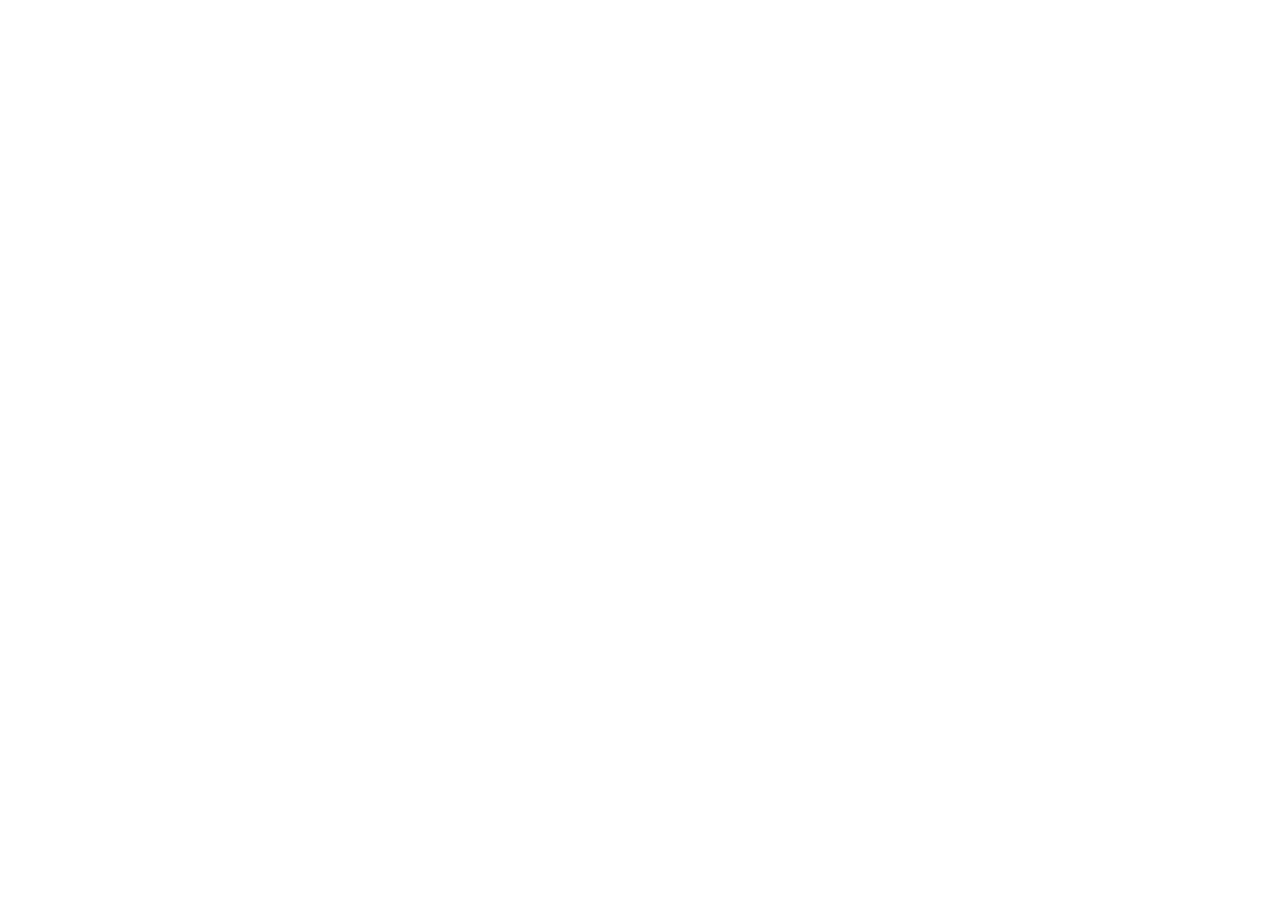
==== android-frontend/not-frontend-asset/hbui/index.html @ f807ea0f "推送文件" ====
<!doctype html><html><head><meta http-equiv="Content-type" content="text/html; charset=utf-8"/><meta name="viewport" content="width=device-width,initial-scale=1,shrink-to-fit=no,viewport-fit=cover"/><meta name="apple-mobile-web-app-capable" content="yes"/><script defer="defer" src="/hbui/index-ded6287479b3aaccfe37.js"></script><link href="/hbui/index-080e5e68d6633f63ec5f.css" rel="stylesheet"><link href="/hbui/menus-theme-b1a483c329eea7188853.css" rel="stylesheet"><link href="/hbui/gameplay-theme-cb1e5471975ef2c1abb9.css" rel="stylesheet"></head><body><div id="root"></div></body></html>
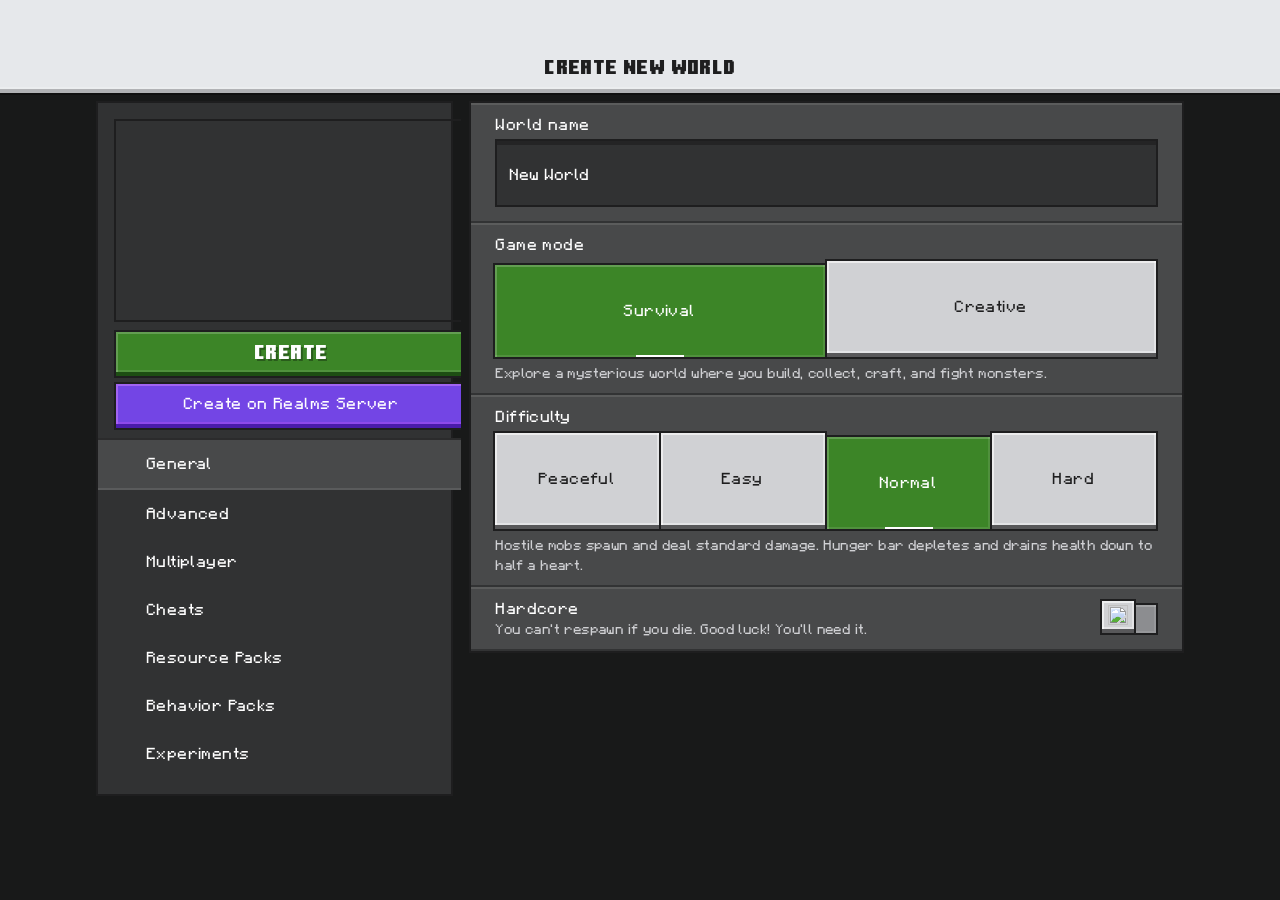
==== commit 135df17f: "Adapt OreUI for basic WebView rendering" ====
--- a/android-frontend/not-frontend-asset/hbui/index.html
+++ b/android-frontend/not-frontend-asset/hbui/index.html
@@ -1 +1,17 @@
-<!doctype html><html><head><meta http-equiv="Content-type" content="text/html; charset=utf-8"/><meta name="viewport" content="width=device-width,initial-scale=1,shrink-to-fit=no,viewport-fit=cover"/><meta name="apple-mobile-web-app-capable" content="yes"/><script defer="defer" src="/hbui/index-ded6287479b3aaccfe37.js"></script><link href="/hbui/index-080e5e68d6633f63ec5f.css" rel="stylesheet"><link href="/hbui/menus-theme-b1a483c329eea7188853.css" rel="stylesheet"><link href="/hbui/gameplay-theme-cb1e5471975ef2c1abb9.css" rel="stylesheet"></head><body><div id="root"></div></body></html>+<!doctype html>
+<html>
+<head>
+    <meta http-equiv="Content-type" content="text/html; charset=utf-8"/>
+    <meta name="viewport" content="width=device-width,initial-scale=1,shrink-to-fit=no,viewport-fit=cover"/>
+    <meta name="apple-mobile-web-app-capable" content="yes"/>
+    <link rel="icon" href="data:,">
+    <script src="./webview-translations.js"></script>
+    <link data-oreui-css href="./index-080e5e68d6633f63ec5f.css">
+    <link data-oreui-css href="./menus-theme-b1a483c329eea7188853.css">
+    <link data-oreui-css href="./gameplay-theme-cb1e5471975ef2c1abb9.css">
+    <script src="./webview-adapter.js"></script>
+    <script defer="defer" src="./index-ded6287479b3aaccfe37.js"></script>
+    <link href="./webview.css" rel="stylesheet">
+</head>
+<body><div id="root"></div></body>
+</html>
--- a/android-frontend/not-frontend-asset/hbui/menus-theme-b1a483c329eea7188853.css
+++ b/android-frontend/not-frontend-asset/hbui/menus-theme-b1a483c329eea7188853.css
@@ -0,0 +1 @@
+.menus{--colorsPrimary:#3c8527;--colorsSecondary:#d0d1d4;--colorsDestructive:#ca3636;--colorsText:#ffffff;--colorsMuted0:#d0d1d4;--colorsMuted1:#b1b2b5;--colorsDisabled:#d0d1d4;--fontsHeading:Minecraft Ten v2;--fontsSubHeading:Minecraft Five v2;--fontsUi:Minecraft Seven v2;--fontsBody:Noto Sans;--fontSizes0:10;--fontSizes1:14;--fontSizes2:16;--fontSizes3:20;--fontSizes4:24;--fontSizes5:32;--fontSizes6:48;--fontSizes7:64;--lineHeights0:20;--lineHeights1:24;--lineHeights2:28;--lineHeights3:40;--lineHeights4:60;--lineHeights5:80;--letterSpacings0:4;--letterSpacings1:8;--space0:4;--space1:8;--space2:12;--space3:16;--space4:20;--space5:24;--space6:32;--space7:64;--baseTextFieldFontFamily:"Minecraft Seven v2";--baseTextFieldFontSize:1.6rem;--baseTextFieldLineHeight:2.8rem;--baseTextFieldMinimumHeight:4.8rem;--baseTextFieldPaddingTop:1.2rem;--baseTextFieldPaddingRight:1.2rem;--baseTextFieldPaddingLeft:1.4rem;--baseTextFieldPaddingBottom:0.8rem;--baseTextFieldColor:#ffffff;--baseTextFieldTextShadow:none;--baseTextFieldPlaceholderColor:#b1b2b5;--baseTextFieldPlaceholderTextShadow:none;--baseTextFieldPlaceholderColorDisabled:#58585a;--baseTextFieldPlaceholderIconMarginTop:0.4rem;--baseTextFieldDisabledColor:#58585a;--baseTextFieldDisabledTextShadow:none;--baseTextFieldCaretColor:#6cc349;--baseTextFieldDefaultBorderImageSource:url(/hbui/assets/baseTextField_neutral80-e77c01be83592aa681d2.png);--baseTextFieldDefaultBorderImageSlice:3 1 1 1 fill;--baseTextFieldDefaultBorderTopWidth:0.6rem;--baseTextFieldDefaultBorderRightWidth:0.2rem;--baseTextFieldDefaultBorderBottomWidth:0.2rem;--baseTextFieldDefaultBorderLeftWidth:0.2rem;--baseTextFieldDefaultBorderImageWidth:0.6rem 0.2rem 0.2rem 0.2rem;--baseTextFieldDefaultBorderImageOutset:0 0 0 0;--baseTextFieldHoveredBorderImageSource:url(/hbui/assets/baseTextField_neutral80-e77c01be83592aa681d2.png);--baseTextFieldHoveredBorderImageSlice:3 1 1 1 fill;--baseTextFieldHoveredBorderTopWidth:0.6rem;--baseTextFieldHoveredBorderRightWidth:0.2rem;--baseTextFieldHoveredBorderBottomWidth:0.2rem;--baseTextFieldHoveredBorderLeftWidth:0.2rem;--baseTextFieldHoveredBorderImageWidth:0.6rem 0.2rem 0.2rem 0.2rem;--baseTextFieldHoveredBorderImageOutset:0 0 0 0;--baseTextFieldFocusedBorderImageSource:url(/hbui/assets/baseTextField_neutral80-e77c01be83592aa681d2.png);--baseTextFieldFocusedBorderImageSlice:3 1 1 1 fill;--baseTextFieldFocusedBorderTopWidth:0.6rem;--baseTextFieldFocusedBorderRightWidth:0.2rem;--baseTextFieldFocusedBorderBottomWidth:0.2rem;--baseTextFieldFocusedBorderLeftWidth:0.2rem;--baseTextFieldFocusedBorderImageWidth:0.6rem 0.2rem 0.2rem 0.2rem;--baseTextFieldFocusedBorderImageOutset:0 0 0 0;--baseTextFieldDisabledBorderImageSource:url(/hbui/assets/baseTextField_disabled-00a010b73e9da6b5e060.png);--baseTextFieldDisabledBorderImageSlice:3 1 1 1 fill;--baseTextFieldDisabledBorderTopWidth:0.6rem;--baseTextFieldDisabledBorderRightWidth:0.2rem;--baseTextFieldDisabledBorderBottomWidth:0.2rem;--baseTextFieldDisabledBorderLeftWidth:0.2rem;--baseTextFieldDisabledBorderImageWidth:0.6rem 0.2rem 0.2rem 0.2rem;--baseTextFieldDisabledBorderImageOutset:0 0 0 0;--inputFieldBorderWidth:var(--base2Scale);--inputFieldBoxShadowSize:0.4rem;--inputFieldPadding:1.2rem;--inputFieldPaddingTop:0.4rem;--inputFieldMarginTop:-0.2rem;--inputFieldPlaceholderUnderlineWidth:1.6rem;--inputFieldPlaceholderUnderlineColor:#ffffff;--textFieldButtonBorderWidth:var(--base2Scale);--textFieldButtonPadding:1.2rem;--textFieldButtonPaddingTop:calc(1.6rem - var(--base2Scale)*3);--textFieldButtonPaddingBottom:calc(0.8rem - var(--base1Scale));--pressableNeutralDefaultBorderImageSource:url(/hbui/assets/pressable_neutral_default-e45d49d1a163c007150f.png);--pressableNeutralDefaultBorderImageSlice:2 2 2 2 fill;--pressableNeutralDefaultBorderTopWidth:0.4rem;--pressableNeutralDefaultBorderRightWidth:0.4rem;--pressableNeutralDefaultBorderBottomWidth:0.4rem;--pressableNeutralDefaultBorderLeftWidth:0.4rem;--pressableNeutralDefaultBorderImageWidth:0.4rem 0.4rem 0.4rem 0.4rem;--pressableNeutralDefaultBorderImageOutset:0 0 0 0;--pressableNeutralHoveredBorderImageSource:url(/hbui/assets/pressable_neutral_hovered-230f9ad5ccca66468c38.png);--pressableNeutralHoveredBorderImageSlice:2 2 2 2 fill;--pressableNeutralHoveredBorderTopWidth:0.4rem;--pressableNeutralHoveredBorderRightWidth:0.4rem;--pressableNeutralHoveredBorderBottomWidth:0.4rem;--pressableNeutralHoveredBorderLeftWidth:0.4rem;--pressableNeutralHoveredBorderImageWidth:0.4rem 0.4rem 0.4rem 0.4rem;--pressableNeutralHoveredBorderImageOutset:0 0 0 0;--pressableNeutralFocusedBorderImageSource:url(/hbui/assets/pressable_neutral_focused-c5a2eaeda7402012316c.png);--pressableNeutralFocusedBorderImageSlice:3 3 3 3 fill;--pressableNeutralFocusedBorderTopWidth:0.4rem;--pressableNeutralFocusedBorderRightWidth:0.4rem;--pressableNeutralFocusedBorderBottomWidth:0.4rem;--pressableNeutralFocusedBorderLeftWidth:0.4rem;--pressableNeutralFocusedBorderImageWidth:0.6rem 0.6rem 0.6rem 0.6rem;--pressableNeutralFocusedBorderImageOutset:0.2rem 0.2rem 0.2rem 0.2rem;--pressableNeutralPressedBorderImageSource:url(/hbui/assets/pressable_neutral_pressed-aad8b64fc0f155676218.png);--pressableNeutralPressedBorderImageSlice:2 2 2 2 fill;--pressableNeutralPressedBorderTopWidth:0.4rem;--pressableNeutralPressedBorderRightWidth:0.4rem;--pressableNeutralPressedBorderBottomWidth:0.4rem;--pressableNeutralPressedBorderLeftWidth:0.4rem;--pressableNeutralPressedBorderImageWidth:0.4rem 0.4rem 0.4rem 0.4rem;--pressableNeutralPressedBorderImageOutset:0 0 0 0;--pressableNeutralDisabledBorderImageSource:url(/hbui/assets/pressable_disabled-a357e9f76d6cd047e3a6.png);--pressableNeutralDisabledBorderImageSlice:1 1 1 1 fill;--pressableNeutralDisabledBorderTopWidth:0.2rem;--pressableNeutralDisabledBorderRightWidth:0.2rem;--pressableNeutralDisabledBorderBottomWidth:0.2rem;--pressableNeutralDisabledBorderLeftWidth:0.2rem;--pressableNeutralDisabledBorderImageWidth:0.2rem 0.2rem 0.2rem 0.2rem;--pressableNeutralDisabledBorderImageOutset:0 0 0 0;--pressablePrimaryDefaultBorderImageSource:url(/hbui/assets/pressable_primary_default-c4a5a4c1b74b2ff70122.png);--pressablePrimaryDefaultBorderImageSlice:2 2 2 2 fill;--pressablePrimaryDefaultBorderTopWidth:0.4rem;--pressablePrimaryDefaultBorderRightWidth:0.4rem;--pressablePrimaryDefaultBorderBottomWidth:0.4rem;--pressablePrimaryDefaultBorderLeftWidth:0.4rem;--pressablePrimaryDefaultBorderImageWidth:0.4rem 0.4rem 0.4rem 0.4rem;--pressablePrimaryDefaultBorderImageOutset:0 0 0 0;--pressablePrimaryHoveredBorderImageSource:url(/hbui/assets/pressable_primary_hovered-1c8d9125d478e583f435.png);--pressablePrimaryHoveredBorderImageSlice:2 2 2 2 fill;--pressablePrimaryHoveredBorderTopWidth:0.4rem;--pressablePrimaryHoveredBorderRightWidth:0.4rem;--pressablePrimaryHoveredBorderBottomWidth:0.4rem;--pressablePrimaryHoveredBorderLeftWidth:0.4rem;--pressablePrimaryHoveredBorderImageWidth:0.4rem 0.4rem 0.4rem 0.4rem;--pressablePrimaryHoveredBorderImageOutset:0 0 0 0;--pressablePrimaryFocusedBorderImageSource:url(/hbui/assets/pressable_primary_focused-84b112b857049e079b29.png);--pressablePrimaryFocusedBorderImageSlice:3 3 3 3 fill;--pressablePrimaryFocusedBorderTopWidth:0.4rem;--pressablePrimaryFocusedBorderRightWidth:0.4rem;--pressablePrimaryFocusedBorderBottomWidth:0.4rem;--pressablePrimaryFocusedBorderLeftWidth:0.4rem;--pressablePrimaryFocusedBorderImageWidth:0.6rem 0.6rem 0.6rem 0.6rem;--pressablePrimaryFocusedBorderImageOutset:0.2rem 0.2rem 0.2rem 0.2rem;--pressablePrimaryPressedBorderImageSource:url(/hbui/assets/pressable_primary_pressed-13b0f01c6c00e07322ca.png);--pressablePrimaryPressedBorderImageSlice:2 2 2 2 fill;--pressablePrimaryPressedBorderTopWidth:0.4rem;--pressablePrimaryPressedBorderRightWidth:0.4rem;--pressablePrimaryPressedBorderBottomWidth:0.4rem;--pressablePrimaryPressedBorderLeftWidth:0.4rem;--pressablePrimaryPressedBorderImageWidth:0.4rem 0.4rem 0.4rem 0.4rem;--pressablePrimaryPressedBorderImageOutset:0 0 0 0;--pressablePrimaryDisabledBorderImageSource:url(/hbui/assets/pressable_disabled-a357e9f76d6cd047e3a6.png);--pressablePrimaryDisabledBorderImageSlice:1 1 1 1 fill;--pressablePrimaryDisabledBorderTopWidth:0.2rem;--pressablePrimaryDisabledBorderRightWidth:0.2rem;--pressablePrimaryDisabledBorderBottomWidth:0.2rem;--pressablePrimaryDisabledBorderLeftWidth:0.2rem;--pressablePrimaryDisabledBorderImageWidth:0.2rem 0.2rem 0.2rem 0.2rem;--pressablePrimaryDisabledBorderImageOutset:0 0 0 0;--pressableSecondaryDefaultBorderImageSource:url(/hbui/assets/pressable_secondary_default-cc6424da5b7759ebfbf5.png);--pressableSecondaryDefaultBorderImageSlice:2 2 2 2 fill;--pressableSecondaryDefaultBorderTopWidth:0.4rem;--pressableSecondaryDefaultBorderRightWidth:0.4rem;--pressableSecondaryDefaultBorderBottomWidth:0.4rem;--pressableSecondaryDefaultBorderLeftWidth:0.4rem;--pressableSecondaryDefaultBorderImageWidth:0.4rem 0.4rem 0.4rem 0.4rem;--pressableSecondaryDefaultBorderImageOutset:0 0 0 0;--pressableSecondaryHoveredBorderImageSource:url(/hbui/assets/pressable_secondary_hovered-a18c14fc21f49a22efbf.png);--pressableSecondaryHoveredBorderImageSlice:2 2 2 2 fill;--pressableSecondaryHoveredBorderTopWidth:0.4rem;--pressableSecondaryHoveredBorderRightWidth:0.4rem;--pressableSecondaryHoveredBorderBottomWidth:0.4rem;--pressableSecondaryHoveredBorderLeftWidth:0.4rem;--pressableSecondaryHoveredBorderImageWidth:0.4rem 0.4rem 0.4rem 0.4rem;--pressableSecondaryHoveredBorderImageOutset:0 0 0 0;--pressableSecondaryFocusedBorderImageSource:url(/hbui/assets/pressable_secondary_focused-932363b4cf5981b70bc2.png);--pressableSecondaryFocusedBorderImageSlice:3 3 3 3 fill;--pressableSecondaryFocusedBorderTopWidth:0.4rem;--pressableSecondaryFocusedBorderRightWidth:0.4rem;--pressableSecondaryFocusedBorderBottomWidth:0.4rem;--pressableSecondaryFocusedBorderLeftWidth:0.4rem;--pressableSecondaryFocusedBorderImageWidth:0.6rem 0.6rem 0.6rem 0.6rem;--pressableSecondaryFocusedBorderImageOutset:0.2rem 0.2rem 0.2rem 0.2rem;--pressableSecondaryPressedBorderImageSource:url(/hbui/assets/pressable_secondary_pressed-87bba1faba891ebfa7fc.png);--pressableSecondaryPressedBorderImageSlice:2 2 2 2 fill;--pressableSecondaryPressedBorderTopWidth:0.4rem;--pressableSecondaryPressedBorderRightWidth:0.4rem;--pressableSecondaryPressedBorderBottomWidth:0.4rem;--pressableSecondaryPressedBorderLeftWidth:0.4rem;--pressableSecondaryPressedBorderImageWidth:0.4rem 0.4rem 0.4rem 0.4rem;--pressableSecondaryPressedBorderImageOutset:0 0 0 0;--pressableSecondaryDisabledBorderImageSource:url(/hbui/assets/pressable_disabled-a357e9f76d6cd047e3a6.png);--pressableSecondaryDisabledBorderImageSlice:1 1 1 1 fill;--pressableSecondaryDisabledBorderTopWidth:0.2rem;--pressableSecondaryDisabledBorderRightWidth:0.2rem;--pressableSecondaryDisabledBorderBottomWidth:0.2rem;--pressableSecondaryDisabledBorderLeftWidth:0.2rem;--pressableSecondaryDisabledBorderImageWidth:0.2rem 0.2rem 0.2rem 0.2rem;--pressableSecondaryDisabledBorderImageOutset:0 0 0 0;--pressableDestructiveDefaultBorderImageSource:url(/hbui/assets/pressable_destructive_default-afc23b5e2d0cd6814724.png);--pressableDestructiveDefaultBorderImageSlice:2 2 2 2 fill;--pressableDestructiveDefaultBorderTopWidth:0.4rem;--pressableDestructiveDefaultBorderRightWidth:0.4rem;--pressableDestructiveDefaultBorderBottomWidth:0.4rem;--pressableDestructiveDefaultBorderLeftWidth:0.4rem;--pressableDestructiveDefaultBorderImageWidth:0.4rem 0.4rem 0.4rem 0.4rem;--pressableDestructiveDefaultBorderImageOutset:0 0 0 0;--pressableDestructiveHoveredBorderImageSource:url(/hbui/assets/pressable_destructive_hovered-13953e14ee36befae1c1.png);--pressableDestructiveHoveredBorderImageSlice:2 2 2 2 fill;--pressableDestructiveHoveredBorderTopWidth:0.4rem;--pressableDestructiveHoveredBorderRightWidth:0.4rem;--pressableDestructiveHoveredBorderBottomWidth:0.4rem;--pressableDestructiveHoveredBorderLeftWidth:0.4rem;--pressableDestructiveHoveredBorderImageWidth:0.4rem 0.4rem 0.4rem 0.4rem;--pressableDestructiveHoveredBorderImageOutset:0 0 0 0;--pressableDestructiveFocusedBorderImageSource:url(/hbui/assets/pressable_destructive_focused-3f550a8290ff176b432c.png);--pressableDestructiveFocusedBorderImageSlice:3 3 3 3 fill;--pressableDestructiveFocusedBorderTopWidth:0.4rem;--pressableDestructiveFocusedBorderRightWidth:0.4rem;--pressableDestructiveFocusedBorderBottomWidth:0.4rem;--pressableDestructiveFocusedBorderLeftWidth:0.4rem;--pressableDestructiveFocusedBorderImageWidth:0.6rem 0.6rem 0.6rem 0.6rem;--pressableDestructiveFocusedBorderImageOutset:0.2rem 0.2rem 0.2rem 0.2rem;--pressableDestructivePressedBorderImageSource:url(/hbui/assets/pressable_destructive_pressed-d5d4943d1b774ef42f85.png);--pressableDestructivePressedBorderImageSlice:2 2 2 2 fill;--pressableDestructivePressedBorderTopWidth:0.4rem;--pressableDestructivePressedBorderRightWidth:0.4rem;--pressableDestructivePressedBorderBottomWidth:0.4rem;--pressableDestructivePressedBorderLeftWidth:0.4rem;--pressableDestructivePressedBorderImageWidth:0.4rem 0.4rem 0.4rem 0.4rem;--pressableDestructivePressedBorderImageOutset:0 0 0 0;--pressableDestructiveDisabledBorderImageSource:url(/hbui/assets/pressable_disabled-a357e9f76d6cd047e3a6.png);--pressableDestructiveDisabledBorderImageSlice:1 1 1 1 fill;--pressableDestructiveDisabledBorderTopWidth:0.2rem;--pressableDestructiveDisabledBorderRightWidth:0.2rem;--pressableDestructiveDisabledBorderBottomWidth:0.2rem;--pressableDestructiveDisabledBorderLeftWidth:0.2rem;--pressableDestructiveDisabledBorderImageWidth:0.2rem 0.2rem 0.2rem 0.2rem;--pressableDestructiveDisabledBorderImageOutset:0 0 0 0;--pressableElevatedNeutralDefaultBorderImageSource:url(/hbui/assets/pressable_elevated_neutral_default-48cdf8535bfd48b47c2a.png);--pressableElevatedNeutralDefaultBorderImageSlice:2 2 4 2 fill;--pressableElevatedNeutralDefaultBorderTopWidth:0.4rem;--pressableElevatedNeutralDefaultBorderRightWidth:0.4rem;--pressableElevatedNeutralDefaultBorderBottomWidth:0.8rem;--pressableElevatedNeutralDefaultBorderLeftWidth:0.4rem;--pressableElevatedNeutralDefaultBorderImageWidth:0.4rem 0.4rem 0.8rem 0.4rem;--pressableElevatedNeutralDefaultBorderImageOutset:0 0 0 0;--pressableElevatedNeutralHoveredBorderImageSource:url(/hbui/assets/pressable_elevated_neutral_hovered-dcbd873ad9e83d24dc7a.png);--pressableElevatedNeutralHoveredBorderImageSlice:2 2 4 2 fill;--pressableElevatedNeutralHoveredBorderTopWidth:0.4rem;--pressableElevatedNeutralHoveredBorderRightWidth:0.4rem;--pressableElevatedNeutralHoveredBorderBottomWidth:0.8rem;--pressableElevatedNeutralHoveredBorderLeftWidth:0.4rem;--pressableElevatedNeutralHoveredBorderImageWidth:0.4rem 0.4rem 0.8rem 0.4rem;--pressableElevatedNeutralHoveredBorderImageOutset:0 0 0 0;--pressableElevatedNeutralFocusedBorderImageSource:url(/hbui/assets/pressable_elevated_neutral_focused-b28fc482cadde858740c.png);--pressableElevatedNeutralFocusedBorderImageSlice:3 3 5 3 fill;--pressableElevatedNeutralFocusedBorderTopWidth:0.4rem;--pressableElevatedNeutralFocusedBorderRightWidth:0.4rem;--pressableElevatedNeutralFocusedBorderBottomWidth:0.8rem;--pressableElevatedNeutralFocusedBorderLeftWidth:0.4rem;--pressableElevatedNeutralFocusedBorderImageWidth:0.6rem 0.6rem 1rem 0.6rem;--pressableElevatedNeutralFocusedBorderImageOutset:0.2rem 0.2rem 0.2rem 0.2rem;--pressableElevatedNeutralPressedBorderImageSource:url(/hbui/assets/pressable_neutral_pressed-aad8b64fc0f155676218.png);--pressableElevatedNeutralPressedBorderImageSlice:2 2 2 2 fill;--pressableElevatedNeutralPressedBorderTopWidth:0.4rem;--pressableElevatedNeutralPressedBorderRightWidth:0.4rem;--pressableElevatedNeutralPressedBorderBottomWidth:0.4rem;--pressableElevatedNeutralPressedBorderLeftWidth:0.4rem;--pressableElevatedNeutralPressedBorderImageWidth:0.4rem 0.4rem 0.4rem 0.4rem;--pressableElevatedNeutralPressedBorderImageOutset:0 0 0 0;--pressableElevatedNeutralDisabledBorderImageSource:url(/hbui/assets/pressable_elevated_disabled-d849d4185836b2229b5a.png);--pressableElevatedNeutralDisabledBorderImageSlice:1 1 3 1 fill;--pressableElevatedNeutralDisabledBorderTopWidth:0.2rem;--pressableElevatedNeutralDisabledBorderRightWidth:0.2rem;--pressableElevatedNeutralDisabledBorderBottomWidth:0.6rem;--pressableElevatedNeutralDisabledBorderLeftWidth:0.2rem;--pressableElevatedNeutralDisabledBorderImageWidth:0.2rem 0.2rem 0.6rem 0.2rem;--pressableElevatedNeutralDisabledBorderImageOutset:0 0 0 0;--pressableElevatedPrimaryDefaultBorderImageSource:url(/hbui/assets/pressable_elevated_primary_default-7a6e2edf98a626b182c2.png);--pressableElevatedPrimaryDefaultBorderImageSlice:2 2 4 2 fill;--pressableElevatedPrimaryDefaultBorderTopWidth:0.4rem;--pressableElevatedPrimaryDefaultBorderRightWidth:0.4rem;--pressableElevatedPrimaryDefaultBorderBottomWidth:0.8rem;--pressableElevatedPrimaryDefaultBorderLeftWidth:0.4rem;--pressableElevatedPrimaryDefaultBorderImageWidth:0.4rem 0.4rem 0.8rem 0.4rem;--pressableElevatedPrimaryDefaultBorderImageOutset:0 0 0 0;--pressableElevatedPrimaryHoveredBorderImageSource:url(/hbui/assets/pressable_elevated_primary_hovered-bcb21ab092446cbcecb6.png);--pressableElevatedPrimaryHoveredBorderImageSlice:2 2 4 2 fill;--pressableElevatedPrimaryHoveredBorderTopWidth:0.4rem;--pressableElevatedPrimaryHoveredBorderRightWidth:0.4rem;--pressableElevatedPrimaryHoveredBorderBottomWidth:0.8rem;--pressableElevatedPrimaryHoveredBorderLeftWidth:0.4rem;--pressableElevatedPrimaryHoveredBorderImageWidth:0.4rem 0.4rem 0.8rem 0.4rem;--pressableElevatedPrimaryHoveredBorderImageOutset:0 0 0 0;--pressableElevatedPrimaryFocusedBorderImageSource:url(/hbui/assets/pressable_elevated_primary_focused-cc7df0bf833f92bb08dd.png);--pressableElevatedPrimaryFocusedBorderImageSlice:3 3 5 3 fill;--pressableElevatedPrimaryFocusedBorderTopWidth:0.4rem;--pressableElevatedPrimaryFocusedBorderRightWidth:0.4rem;--pressableElevatedPrimaryFocusedBorderBottomWidth:0.8rem;--pressableElevatedPrimaryFocusedBorderLeftWidth:0.4rem;--pressableElevatedPrimaryFocusedBorderImageWidth:0.6rem 0.6rem 1rem 0.6rem;--pressableElevatedPrimaryFocusedBorderImageOutset:0.2rem 0.2rem 0.2rem 0.2rem;--pressableElevatedPrimaryPressedBorderImageSource:url(/hbui/assets/pressable_primary_pressed-13b0f01c6c00e07322ca.png);--pressableElevatedPrimaryPressedBorderImageSlice:2 2 2 2 fill;--pressableElevatedPrimaryPressedBorderTopWidth:0.4rem;--pressableElevatedPrimaryPressedBorderRightWidth:0.4rem;--pressableElevatedPrimaryPressedBorderBottomWidth:0.4rem;--pressableElevatedPrimaryPressedBorderLeftWidth:0.4rem;--pressableElevatedPrimaryPressedBorderImageWidth:0.4rem 0.4rem 0.4rem 0.4rem;--pressableElevatedPrimaryPressedBorderImageOutset:0 0 0 0;--pressableElevatedPrimaryDisabledBorderImageSource:url(/hbui/assets/pressable_elevated_disabled-d849d4185836b2229b5a.png);--pressableElevatedPrimaryDisabledBorderImageSlice:1 1 3 1 fill;--pressableElevatedPrimaryDisabledBorderTopWidth:0.2rem;--pressableElevatedPrimaryDisabledBorderRightWidth:0.2rem;--pressableElevatedPrimaryDisabledBorderBottomWidth:0.6rem;--pressableElevatedPrimaryDisabledBorderLeftWidth:0.2rem;--pressableElevatedPrimaryDisabledBorderImageWidth:0.2rem 0.2rem 0.6rem 0.2rem;--pressableElevatedPrimaryDisabledBorderImageOutset:0 0 0 0;--pressableElevatedSecondaryDefaultBorderImageSource:url(/hbui/assets/pressable_elevated_secondary_default-0aacffbfa726a8184fc5.png);--pressableElevatedSecondaryDefaultBorderImageSlice:2 2 4 2 fill;--pressableElevatedSecondaryDefaultBorderTopWidth:0.4rem;--pressableElevatedSecondaryDefaultBorderRightWidth:0.4rem;--pressableElevatedSecondaryDefaultBorderBottomWidth:0.8rem;--pressableElevatedSecondaryDefaultBorderLeftWidth:0.4rem;--pressableElevatedSecondaryDefaultBorderImageWidth:0.4rem 0.4rem 0.8rem 0.4rem;--pressableElevatedSecondaryDefaultBorderImageOutset:0 0 0 0;--pressableElevatedSecondaryHoveredBorderImageSource:url(/hbui/assets/pressable_elevated_secondary_hovered-758970b376da9eb299da.png);--pressableElevatedSecondaryHoveredBorderImageSlice:2 2 4 2 fill;--pressableElevatedSecondaryHoveredBorderTopWidth:0.4rem;--pressableElevatedSecondaryHoveredBorderRightWidth:0.4rem;--pressableElevatedSecondaryHoveredBorderBottomWidth:0.8rem;--pressableElevatedSecondaryHoveredBorderLeftWidth:0.4rem;--pressableElevatedSecondaryHoveredBorderImageWidth:0.4rem 0.4rem 0.8rem 0.4rem;--pressableElevatedSecondaryHoveredBorderImageOutset:0 0 0 0;--pressableElevatedSecondaryFocusedBorderImageSource:url(/hbui/assets/pressable_elevated_secondary_focused-05d59cd4654230c9b01d.png);--pressableElevatedSecondaryFocusedBorderImageSlice:3 3 5 3 fill;--pressableElevatedSecondaryFocusedBorderTopWidth:0.4rem;--pressableElevatedSecondaryFocusedBorderRightWidth:0.4rem;--pressableElevatedSecondaryFocusedBorderBottomWidth:0.8rem;--pressableElevatedSecondaryFocusedBorderLeftWidth:0.4rem;--pressableElevatedSecondaryFocusedBorderImageWidth:0.6rem 0.6rem 1rem 0.6rem;--pressableElevatedSecondaryFocusedBorderImageOutset:0.2rem 0.2rem 0.2rem 0.2rem;--pressableElevatedSecondaryPressedBorderImageSource:url(/hbui/assets/pressable_secondary_pressed-87bba1faba891ebfa7fc.png);--pressableElevatedSecondaryPressedBorderImageSlice:2 2 2 2 fill;--pressableElevatedSecondaryPressedBorderTopWidth:0.4rem;--pressableElevatedSecondaryPressedBorderRightWidth:0.4rem;--pressableElevatedSecondaryPressedBorderBottomWidth:0.4rem;--pressableElevatedSecondaryPressedBorderLeftWidth:0.4rem;--pressableElevatedSecondaryPressedBorderImageWidth:0.4rem 0.4rem 0.4rem 0.4rem;--pressableElevatedSecondaryPressedBorderImageOutset:0 0 0 0;--pressableElevatedSecondaryDisabledBorderImageSource:url(/hbui/assets/pressable_elevated_disabled-d849d4185836b2229b5a.png);--pressableElevatedSecondaryDisabledBorderImageSlice:1 1 3 1 fill;--pressableElevatedSecondaryDisabledBorderTopWidth:0.2rem;--pressableElevatedSecondaryDisabledBorderRightWidth:0.2rem;--pressableElevatedSecondaryDisabledBorderBottomWidth:0.6rem;--pressableElevatedSecondaryDisabledBorderLeftWidth:0.2rem;--pressableElevatedSecondaryDisabledBorderImageWidth:0.2rem 0.2rem 0.6rem 0.2rem;--pressableElevatedSecondaryDisabledBorderImageOutset:0 0 0 0;--pressableElevatedDestructiveDefaultBorderImageSource:url(/hbui/assets/pressable_elevated_destructive_default-a5fb3f173720065fcc13.png);--pressableElevatedDestructiveDefaultBorderImageSlice:2 2 4 2 fill;--pressableElevatedDestructiveDefaultBorderTopWidth:0.4rem;--pressableElevatedDestructiveDefaultBorderRightWidth:0.4rem;--pressableElevatedDestructiveDefaultBorderBottomWidth:0.8rem;--pressableElevatedDestructiveDefaultBorderLeftWidth:0.4rem;--pressableElevatedDestructiveDefaultBorderImageWidth:0.4rem 0.4rem 0.8rem 0.4rem;--pressableElevatedDestructiveDefaultBorderImageOutset:0 0 0 0;--pressableElevatedDestructiveHoveredBorderImageSource:url(/hbui/assets/pressable_elevated_destructive_hovered-63736c555d7fc6479755.png);--pressableElevatedDestructiveHoveredBorderImageSlice:2 2 4 2 fill;--pressableElevatedDestructiveHoveredBorderTopWidth:0.4rem;--pressableElevatedDestructiveHoveredBorderRightWidth:0.4rem;--pressableElevatedDestructiveHoveredBorderBottomWidth:0.8rem;--pressableElevatedDestructiveHoveredBorderLeftWidth:0.4rem;--pressableElevatedDestructiveHoveredBorderImageWidth:0.4rem 0.4rem 0.8rem 0.4rem;--pressableElevatedDestructiveHoveredBorderImageOutset:0 0 0 0;--pressableElevatedDestructiveFocusedBorderImageSource:url(/hbui/assets/pressable_elevated_destructive_focused-cfa496a1b2e3a06a9db4.png);--pressableElevatedDestructiveFocusedBorderImageSlice:3 3 5 3 fill;--pressableElevatedDestructiveFocusedBorderTopWidth:0.4rem;--pressableElevatedDestructiveFocusedBorderRightWidth:0.4rem;--pressableElevatedDestructiveFocusedBorderBottomWidth:0.8rem;--pressableElevatedDestructiveFocusedBorderLeftWidth:0.4rem;--pressableElevatedDestructiveFocusedBorderImageWidth:0.6rem 0.6rem 1rem 0.6rem;--pressableElevatedDestructiveFocusedBorderImageOutset:0.2rem 0.2rem 0.2rem 0.2rem;--pressableElevatedDestructivePressedBorderImageSource:url(/hbui/assets/pressable_destructive_pressed-d5d4943d1b774ef42f85.png);--pressableElevatedDestructivePressedBorderImageSlice:2 2 2 2 fill;--pressableElevatedDestructivePressedBorderTopWidth:0.4rem;--pressableElevatedDestructivePressedBorderRightWidth:0.4rem;--pressableElevatedDestructivePressedBorderBottomWidth:0.4rem;--pressableElevatedDestructivePressedBorderLeftWidth:0.4rem;--pressableElevatedDestructivePressedBorderImageWidth:0.4rem 0.4rem 0.4rem 0.4rem;--pressableElevatedDestructivePressedBorderImageOutset:0 0 0 0;--pressableElevatedDestructiveDisabledBorderImageSource:url(/hbui/assets/pressable_elevated_disabled-d849d4185836b2229b5a.png);--pressableElevatedDestructiveDisabledBorderImageSlice:1 1 3 1 fill;--pressableElevatedDestructiveDisabledBorderTopWidth:0.2rem;--pressableElevatedDestructiveDisabledBorderRightWidth:0.2rem;--pressableElevatedDestructiveDisabledBorderBottomWidth:0.6rem;--pressableElevatedDestructiveDisabledBorderLeftWidth:0.2rem;--pressableElevatedDestructiveDisabledBorderImageWidth:0.2rem 0.2rem 0.6rem 0.2rem;--pressableElevatedDestructiveDisabledBorderImageOutset:0 0 0 0;--detailedCardBorderImageSource:url(/hbui/assets/detailed-card-7c80abcb49930a828a00.png);--detailedCardBorderImageSlice:0 1 2 1 fill;--detailedCardBorderTopWidth:0;--detailedCardBorderRightWidth:0;--detailedCardBorderBottomWidth:0.2rem;--detailedCardBorderLeftWidth:0;--detailedCardBorderImageWidth:0 0.2rem 0.4rem 0.2rem;--detailedCardBorderImageOutset:0 0.2rem 0.2rem 0;--detailedCardActionDefaultBorderImageSource:url(/hbui/assets/detailed-card-action_default-1eacdbf7075ae21526da.png);--detailedCardActionDefaultBorderImageSlice:1 2 2 1 fill;--detailedCardActionDefaultBorderTopWidth:0.2rem;--detailedCardActionDefaultBorderRightWidth:0.2rem;--detailedCardActionDefaultBorderBottomWidth:0.4rem;--detailedCardActionDefaultBorderLeftWidth:0.2rem;--detailedCardActionDefaultBorderImageWidth:0.2rem 0.4rem 0.4rem 0.2rem;--detailedCardActionDefaultBorderImageOutset:0 0.2rem 0 0;--detailedCardActionHoveredBorderImageSource:url(/hbui/assets/detailed-card-action_hovered-987e725848caeabcf02e.png);--detailedCardActionHoveredBorderImageSlice:1 2 2 1 fill;--detailedCardActionHoveredBorderTopWidth:0.2rem;--detailedCardActionHoveredBorderRightWidth:0.2rem;--detailedCardActionHoveredBorderBottomWidth:0.4rem;--detailedCardActionHoveredBorderLeftWidth:0.2rem;--detailedCardActionHoveredBorderImageWidth:0.2rem 0.4rem 0.4rem 0.2rem;--detailedCardActionHoveredBorderImageOutset:0 0.2rem 0 0;--detailedCardActionFocusedBorderImageSource:url(/hbui/assets/detailed-card-action_focused-6b947cba4cdee937c3d4.png);--detailedCardActionFocusedBorderImageSlice:2 2 4 2 fill;--detailedCardActionFocusedBorderTopWidth:0.2rem;--detailedCardActionFocusedBorderRightWidth:0.2rem;--detailedCardActionFocusedBorderBottomWidth:0.4rem;--detailedCardActionFocusedBorderLeftWidth:0.2rem;--detailedCardActionFocusedBorderImageWidth:0.4rem 0.4rem 0.8rem 0.4rem;--detailedCardActionFocusedBorderImageOutset:0.2rem 0.2rem 0.4rem 0.2rem;--detailedCardActionPressedBorderImageSource:url(/hbui/assets/detailed-card-action_pressed-375eebb4a4eea54b415f.png);--detailedCardActionPressedBorderImageSlice:3 2 0 1 fill;--detailedCardActionPressedBorderTopWidth:0.6rem;--detailedCardActionPressedBorderRightWidth:0.2rem;--detailedCardActionPressedBorderBottomWidth:0;--detailedCardActionPressedBorderLeftWidth:0.2rem;--detailedCardActionPressedBorderImageWidth:0.6rem 0.4rem 0 0.2rem;--detailedCardActionPressedBorderImageOutset:0 0.2rem 0 0;--detailedCardActionPressedFocusedBorderImageSource:url(/hbui/assets/detailed-card-action_pressed_focused-a905f0b3cc3538b55f2d.png);--detailedCardActionPressedFocusedBorderImageSlice:2 2 2 2 fill;--detailedCardActionPressedFocusedBorderTopWidth:0.6rem;--detailedCardActionPressedFocusedBorderRightWidth:0.2rem;--detailedCardActionPressedFocusedBorderBottomWidth:0;--detailedCardActionPressedFocusedBorderLeftWidth:0.2rem;--detailedCardActionPressedFocusedBorderImageWidth:0.4rem 0.4rem 0.4rem 0.4rem;--detailedCardActionPressedFocusedBorderImageOutset:0 0.2rem 0.4rem 0.2rem;--detailedCardActionDisabledBorderImageSource:url(/hbui/assets/detailed-card-action_disabled-8dd883d650cd0ad144b2.png);--detailedCardActionDisabledBorderImageSlice:1 2 0 1 fill;--detailedCardActionDisabledBorderTopWidth:0.2rem;--detailedCardActionDisabledBorderRightWidth:0.2rem;--detailedCardActionDisabledBorderBottomWidth:0.4rem;--detailedCardActionDisabledBorderLeftWidth:0.2rem;--detailedCardActionDisabledBorderImageWidth:0.2rem 0.4rem 0 0.2rem;--detailedCardActionDisabledBorderImageOutset:0 0.2rem 0 0;--detailedCardActionDisabledFocusedBorderImageSource:url(/hbui/assets/detailed-card-action_disabled_focused-b335a2c0b3fbda554a86.png);--detailedCardActionDisabledFocusedBorderImageSlice:2 2 2 2 fill;--detailedCardActionDisabledFocusedBorderTopWidth:0.2rem;--detailedCardActionDisabledFocusedBorderRightWidth:0.2rem;--detailedCardActionDisabledFocusedBorderBottomWidth:0.4rem;--detailedCardActionDisabledFocusedBorderLeftWidth:0.2rem;--detailedCardActionDisabledFocusedBorderImageWidth:0.4rem 0.4rem 0.4rem 0.4rem;--detailedCardActionDisabledFocusedBorderImageOutset:0.2rem 0.2rem 0.4rem 0.2rem;--detailedCardAdditionalActionDefaultBorderImageSource:url(/hbui/assets/detailed-card-additional-action_default-bb25448c4bff7d9e0fd5.png);--detailedCardAdditionalActionDefaultBorderImageSlice:1 2 2 1 fill;--detailedCardAdditionalActionDefaultBorderTopWidth:0.2rem;--detailedCardAdditionalActionDefaultBorderRightWidth:0.2rem;--detailedCardAdditionalActionDefaultBorderBottomWidth:0.4rem;--detailedCardAdditionalActionDefaultBorderLeftWidth:0.2rem;--detailedCardAdditionalActionDefaultBorderImageWidth:0.2rem 0.4rem 0.4rem 0.2rem;--detailedCardAdditionalActionDefaultBorderImageOutset:0 0.2rem 0 0;--detailedCardAdditionalActionHoveredBorderImageSource:url(/hbui/assets/detailed-card-additional-action_hovered-c2eacb29e052db2f0cc0.png);--detailedCardAdditionalActionHoveredBorderImageSlice:1 2 2 1 fill;--detailedCardAdditionalActionHoveredBorderTopWidth:0.2rem;--detailedCardAdditionalActionHoveredBorderRightWidth:0.2rem;--detailedCardAdditionalActionHoveredBorderBottomWidth:0.4rem;--detailedCardAdditionalActionHoveredBorderLeftWidth:0.2rem;--detailedCardAdditionalActionHoveredBorderImageWidth:0.2rem 0.4rem 0.4rem 0.2rem;--detailedCardAdditionalActionHoveredBorderImageOutset:0 0.2rem 0 0;--detailedCardAdditionalActionFocusedBorderImageSource:url(/hbui/assets/detailed-card-additional-action_focused-b079a1825eb256e61c44.png);--detailedCardAdditionalActionFocusedBorderImageSlice:3 2 4 2 fill;--detailedCardAdditionalActionFocusedBorderTopWidth:0.2rem;--detailedCardAdditionalActionFocusedBorderRightWidth:0.2rem;--detailedCardAdditionalActionFocusedBorderBottomWidth:0.4rem;--detailedCardAdditionalActionFocusedBorderLeftWidth:0.2rem;--detailedCardAdditionalActionFocusedBorderImageWidth:0.6rem 0.4rem 0.8rem 0.4rem;--detailedCardAdditionalActionFocusedBorderImageOutset:0.4rem 0.2rem 0.4rem 0.2rem;--detailedCardAdditionalActionPressedBorderImageSource:url(/hbui/assets/detailed-card-additional-action_pressed-cc4a706dcab1406fe9dc.png);--detailedCardAdditionalActionPressedBorderImageSlice:3 2 0 1 fill;--detailedCardAdditionalActionPressedBorderTopWidth:0.6rem;--detailedCardAdditionalActionPressedBorderRightWidth:0.2rem;--detailedCardAdditionalActionPressedBorderBottomWidth:0;--detailedCardAdditionalActionPressedBorderLeftWidth:0.2rem;--detailedCardAdditionalActionPressedBorderImageWidth:0.6rem 0.4rem 0 0.2rem;--detailedCardAdditionalActionPressedBorderImageOutset:0 0.2rem 0 0;--detailedCardAdditionalActionPressedFocusedBorderImageSource:url(/hbui/assets/detailed-card-additional-action_pressed_focused-df9f9b879e5ce495073d.png);--detailedCardAdditionalActionPressedFocusedBorderImageSlice:3 2 2 2 fill;--detailedCardAdditionalActionPressedFocusedBorderTopWidth:0.6rem;--detailedCardAdditionalActionPressedFocusedBorderRightWidth:0.2rem;--detailedCardAdditionalActionPressedFocusedBorderBottomWidth:0;--detailedCardAdditionalActionPressedFocusedBorderLeftWidth:0.2rem;--detailedCardAdditionalActionPressedFocusedBorderImageWidth:0.6rem 0.4rem 0.4rem 0.4rem;--detailedCardAdditionalActionPressedFocusedBorderImageOutset:0.2rem 0.2rem 0.4rem 0.2rem;--floatingFocusIndicatorBorderImageSource:url(/hbui/assets/cursor_gamepad_brackets-b7955982c177fc5cd30e.png);--floatingFocusIndicatorBorderImageSlice:1 1 1 1 fill;--floatingFocusIndicatorBorderTopWidth:0.2rem;--floatingFocusIndicatorBorderRightWidth:0.2rem;--floatingFocusIndicatorBorderBottomWidth:0.2rem;--floatingFocusIndicatorBorderLeftWidth:0.2rem;--floatingFocusIndicatorBorderImageWidth:0.2rem 0.2rem 0.2rem 0.2rem;--floatingFocusIndicatorBorderImageOutset:0 0 0 0;--floatingFocusIndicatorInvertedBorderImageSource:url(/hbui/assets/cursor_gamepad_brackets_inverted-f685f29f5b559541fdd6.png);--floatingFocusIndicatorInvertedBorderImageSlice:1 1 1 1 fill;--floatingFocusIndicatorInvertedBorderTopWidth:0.2rem;--floatingFocusIndicatorInvertedBorderRightWidth:0.2rem;--floatingFocusIndicatorInvertedBorderBottomWidth:0.2rem;--floatingFocusIndicatorInvertedBorderLeftWidth:0.2rem;--floatingFocusIndicatorInvertedBorderImageWidth:0.2rem 0.2rem 0.2rem 0.2rem;--floatingFocusIndicatorInvertedBorderImageOutset:0 0 0 0;--listItemBaseDefaultBorderImageSource:url(/hbui/assets/listItem_disabled_default-3c13faa164820f219a4a.png);--listItemBaseDefaultBorderImageSlice:1 1 1 1 fill;--listItemBaseDefaultBorderTopWidth:0.2rem;--listItemBaseDefaultBorderRightWidth:0.2rem;--listItemBaseDefaultBorderBottomWidth:0.2rem;--listItemBaseDefaultBorderLeftWidth:0.2rem;--listItemBaseDefaultBorderImageWidth:0.2rem 0.2rem 0.2rem 0.2rem;--listItemBaseDefaultBorderImageOutset:0 0 0 0;--listItemBaseFocusedBorderImageSource:url(/hbui/assets/listItem_disabled_focused-58778a0e0bbcd1814386.png);--listItemBaseFocusedBorderImageSlice:2 2 2 2 fill;--listItemBaseFocusedBorderTopWidth:0.2rem;--listItemBaseFocusedBorderRightWidth:0.2rem;--listItemBaseFocusedBorderBottomWidth:0.2rem;--listItemBaseFocusedBorderLeftWidth:0.2rem;--listItemBaseFocusedBorderImageWidth:0.4rem 0.4rem 0.4rem 0.4rem;--listItemBaseFocusedBorderImageOutset:0.2rem 0.2rem 0.2rem 0.2rem;--listItemActionDefaultBorderImageSource:url(/hbui/assets/listItem_action_default-98ec95bb538d5afbcf21.png);--listItemActionDefaultBorderImageSlice:1 1 1 1 fill;--listItemActionDefaultBorderTopWidth:0.2rem;--listItemActionDefaultBorderRightWidth:0.2rem;--listItemActionDefaultBorderBottomWidth:0.2rem;--listItemActionDefaultBorderLeftWidth:0.2rem;--listItemActionDefaultBorderImageWidth:0.2rem 0.2rem 0.2rem 0.2rem;--listItemActionDefaultBorderImageOutset:0 0 0 0;--listItemActionHoveredBorderImageSource:url(/hbui/assets/listItem_action_hovered-25f289553ec4efa5ec61.png);--listItemActionHoveredBorderImageSlice:1 1 1 1 fill;--listItemActionHoveredBorderTopWidth:0.2rem;--listItemActionHoveredBorderRightWidth:0.2rem;--listItemActionHoveredBorderBottomWidth:0.2rem;--listItemActionHoveredBorderLeftWidth:0.2rem;--listItemActionHoveredBorderImageWidth:0.2rem 0.2rem 0.2rem 0.2rem;--listItemActionHoveredBorderImageOutset:0 0 0 0;--listItemActionPressedBorderImageSource:url(/hbui/assets/listItem_action_pressed-e222de76778d18c90218.png);--listItemActionPressedBorderImageSlice:1 1 1 1 fill;--listItemActionPressedBorderTopWidth:0.2rem;--listItemActionPressedBorderRightWidth:0.2rem;--listItemActionPressedBorderBottomWidth:0.2rem;--listItemActionPressedBorderLeftWidth:0.2rem;--listItemActionPressedBorderImageWidth:0.2rem 0.2rem 0.2rem 0.2rem;--listItemActionPressedBorderImageOutset:0 0 0 0;--listItemActionFocusedBorderImageSource:url(/hbui/assets/listItem_action_focused-cbd1f45efe632665d4f2.png);--listItemActionFocusedBorderImageSlice:3 3 3 3 fill;--listItemActionFocusedBorderTopWidth:0.2rem;--listItemActionFocusedBorderRightWidth:0.2rem;--listItemActionFocusedBorderBottomWidth:0.2rem;--listItemActionFocusedBorderLeftWidth:0.2rem;--listItemActionFocusedBorderImageWidth:0.6rem 0.6rem 0.6rem 0.6rem;--listItemActionFocusedBorderImageOutset:0.4rem 0.4rem 0.4rem 0.4rem;--listItemActionPressedFocusedBorderImageSource:url(/hbui/assets/listItem_action_pressed_focused-37eefa99d65e1495bef9.png);--listItemActionPressedFocusedBorderImageSlice:3 3 3 3 fill;--listItemActionPressedFocusedBorderTopWidth:0.2rem;--listItemActionPressedFocusedBorderRightWidth:0.2rem;--listItemActionPressedFocusedBorderBottomWidth:0.2rem;--listItemActionPressedFocusedBorderLeftWidth:0.2rem;--listItemActionPressedFocusedBorderImageWidth:0.6rem 0.6rem 0.6rem 0.6rem;--listItemActionPressedFocusedBorderImageOutset:0.4rem 0.4rem 0.4rem 0.4rem;--listItemActionDisabledBorderImageSource:url(/hbui/assets/listItem_action_disabled-e34c7d807fefee0b1152.png);--listItemActionDisabledBorderImageSlice:0 0 0 0 fill;--listItemActionDisabledBorderTopWidth:0.2rem;--listItemActionDisabledBorderRightWidth:0.2rem;--listItemActionDisabledBorderBottomWidth:0.2rem;--listItemActionDisabledBorderLeftWidth:0.2rem;--listItemActionDisabledBorderImageWidth:0 0 0 0;--listItemActionDisabledBorderImageOutset:0 0 0 0;--listItemActionDisabledFocusedBorderImageSource:url(/hbui/assets/listItem_action_disabled_focused-866c570916913c3f41de.png);--listItemActionDisabledFocusedBorderImageSlice:2 2 2 2 fill;--listItemActionDisabledFocusedBorderTopWidth:0;--listItemActionDisabledFocusedBorderRightWidth:0;--listItemActionDisabledFocusedBorderBottomWidth:0;--listItemActionDisabledFocusedBorderLeftWidth:0;--listItemActionDisabledFocusedBorderImageWidth:0.4rem 0.4rem 0.4rem 0.4rem;--listItemActionDisabledFocusedBorderImageOutset:0.4rem 0.4rem 0.4rem 0.4rem;--listItemAdditionalActionDefaultBorderImageSource:url(/hbui/assets/listItem_action_default-98ec95bb538d5afbcf21.png);--listItemAdditionalActionDefaultBorderImageSlice:1 1 1 1 fill;--listItemAdditionalActionDefaultBorderTopWidth:0.2rem;--listItemAdditionalActionDefaultBorderRightWidth:0.2rem;--listItemAdditionalActionDefaultBorderBottomWidth:0.2rem;--listItemAdditionalActionDefaultBorderLeftWidth:0.2rem;--listItemAdditionalActionDefaultBorderImageWidth:0.2rem 0.2rem 0.2rem 0.2rem;--listItemAdditionalActionDefaultBorderImageOutset:0 0 0 0;--listItemAdditionalActionHoveredBorderImageSource:url(/hbui/assets/listItem_action_hovered-25f289553ec4efa5ec61.png);--listItemAdditionalActionHoveredBorderImageSlice:1 1 1 1 fill;--listItemAdditionalActionHoveredBorderTopWidth:0.2rem;--listItemAdditionalActionHoveredBorderRightWidth:0.2rem;--listItemAdditionalActionHoveredBorderBottomWidth:0.2rem;--listItemAdditionalActionHoveredBorderLeftWidth:0.2rem;--listItemAdditionalActionHoveredBorderImageWidth:0.2rem 0.2rem 0.2rem 0.2rem;--listItemAdditionalActionHoveredBorderImageOutset:0 0 0 0;--listItemAdditionalActionPressedBorderImageSource:url(/hbui/assets/listItem_action_pressed-e222de76778d18c90218.png);--listItemAdditionalActionPressedBorderImageSlice:1 1 1 1 fill;--listItemAdditionalActionPressedBorderTopWidth:0.2rem;--listItemAdditionalActionPressedBorderRightWidth:0.2rem;--listItemAdditionalActionPressedBorderBottomWidth:0.2rem;--listItemAdditionalActionPressedBorderLeftWidth:0.2rem;--listItemAdditionalActionPressedBorderImageWidth:0.2rem 0.2rem 0.2rem 0.2rem;--listItemAdditionalActionPressedBorderImageOutset:0 0 0 0;--listItemAdditionalActionFocusedBorderImageSource:url(/hbui/assets/listItem_action_focused-cbd1f45efe632665d4f2.png);--listItemAdditionalActionFocusedBorderImageSlice:3 3 3 3 fill;--listItemAdditionalActionFocusedBorderTopWidth:0.2rem;--listItemAdditionalActionFocusedBorderRightWidth:0.2rem;--listItemAdditionalActionFocusedBorderBottomWidth:0.2rem;--listItemAdditionalActionFocusedBorderLeftWidth:0.2rem;--listItemAdditionalActionFocusedBorderImageWidth:0.6rem 0.6rem 0.6rem 0.6rem;--listItemAdditionalActionFocusedBorderImageOutset:0.4rem 0.4rem 0.4rem 0.4rem;--listItemAdditionalActionPressedFocusedBorderImageSource:url(/hbui/assets/listItem_action_pressed_focused-37eefa99d65e1495bef9.png);--listItemAdditionalActionPressedFocusedBorderImageSlice:3 3 3 3 fill;--listItemAdditionalActionPressedFocusedBorderTopWidth:0.2rem;--listItemAdditionalActionPressedFocusedBorderRightWidth:0.2rem;--listItemAdditionalActionPressedFocusedBorderBottomWidth:0.2rem;--listItemAdditionalActionPressedFocusedBorderLeftWidth:0.2rem;--listItemAdditionalActionPressedFocusedBorderImageWidth:0.6rem 0.6rem 0.6rem 0.6rem;--listItemAdditionalActionPressedFocusedBorderImageOutset:0.4rem 0.4rem 0.4rem 0.4rem;--tabBarNeutralDefaultBorderImageSource:url(/hbui/assets/tabBar_neutral_default-40e26ac9318c12909f42.png);--tabBarNeutralDefaultBorderImageSlice:2 2 4 2 fill;--tabBarNeutralDefaultBorderTopWidth:0.4rem;--tabBarNeutralDefaultBorderRightWidth:0.4rem;--tabBarNeutralDefaultBorderBottomWidth:0.8rem;--tabBarNeutralDefaultBorderLeftWidth:0.4rem;--tabBarNeutralDefaultBorderImageWidth:0.4rem 0.4rem 0.8rem 0.4rem;--tabBarNeutralDefaultBorderImageOutset:0 0 0 0;--tabBarNeutralHoveredBorderImageSource:url(/hbui/assets/tabBar_neutral_hovered-b73d7029874500714b0f.png);--tabBarNeutralHoveredBorderImageSlice:2 2 4 2 fill;--tabBarNeutralHoveredBorderTopWidth:0.4rem;--tabBarNeutralHoveredBorderRightWidth:0.4rem;--tabBarNeutralHoveredBorderBottomWidth:0.8rem;--tabBarNeutralHoveredBorderLeftWidth:0.4rem;--tabBarNeutralHoveredBorderImageWidth:0.4rem 0.4rem 0.8rem 0.4rem;--tabBarNeutralHoveredBorderImageOutset:0 0 0 0;--tabBarNeutralFocusedBorderImageSource:url(/hbui/assets/tabBar_neutral_default_focused-812a9fcda5a4e49d93d5.png);--tabBarNeutralFocusedBorderImageSlice:3 3 5 3 fill;--tabBarNeutralFocusedBorderTopWidth:0.6rem;--tabBarNeutralFocusedBorderRightWidth:0.4rem;--tabBarNeutralFocusedBorderBottomWidth:1rem;--tabBarNeutralFocusedBorderLeftWidth:0.4rem;--tabBarNeutralFocusedBorderImageWidth:0.6rem 0.6rem 1rem 0.6rem;--tabBarNeutralFocusedBorderImageOutset:0.2rem 0.2rem 0.2rem 0.2rem;--tabBarNeutralPressedBorderImageSource:url(/hbui/assets/tabBar_neutral_pressed-9d14d8d1343a1fc3836d.png);--tabBarNeutralPressedBorderImageSlice:2 2 2 2 fill;--tabBarNeutralPressedBorderTopWidth:0.4rem;--tabBarNeutralPressedBorderRightWidth:0.4rem;--tabBarNeutralPressedBorderBottomWidth:0.4rem;--tabBarNeutralPressedBorderLeftWidth:0.4rem;--tabBarNeutralPressedBorderImageWidth:0.4rem 0.4rem 0.4rem 0.4rem;--tabBarNeutralPressedBorderImageOutset:0 0 0 0;--tabBarNeutralPressedFocusedBorderImageSource:url(/hbui/assets/tabBar_neutral_pressed_focused-c05012af3863c527b0a2.png);--tabBarNeutralPressedFocusedBorderImageSlice:3 3 3 3 fill;--tabBarNeutralPressedFocusedBorderTopWidth:0.6rem;--tabBarNeutralPressedFocusedBorderRightWidth:0.4rem;--tabBarNeutralPressedFocusedBorderBottomWidth:0.6rem;--tabBarNeutralPressedFocusedBorderLeftWidth:0.4rem;--tabBarNeutralPressedFocusedBorderImageWidth:0.6rem 0.6rem 0.6rem 0.6rem;--tabBarNeutralPressedFocusedBorderImageOutset:0.2rem 0.2rem 0.2rem 0.2rem;--bubbleBaseDefaultBorderImageSource:url(/hbui/assets/bubble_action_default-bbef25eabe79ed131a72.png);--bubbleBaseDefaultBorderImageSlice:4 4 4 4 fill;--bubbleBaseDefaultBorderTopWidth:0.8rem;--bubbleBaseDefaultBorderRightWidth:0.8rem;--bubbleBaseDefaultBorderBottomWidth:0.8rem;--bubbleBaseDefaultBorderLeftWidth:0.8rem;--bubbleBaseDefaultBorderImageWidth:0.8rem 0.8rem 0.8rem 0.8rem;--bubbleBaseDefaultBorderImageOutset:0 0 0 0;--bubbleActionDefaultBorderImageSource:url(/hbui/assets/bubble_action_default-bbef25eabe79ed131a72.png);--bubbleActionDefaultBorderImageSlice:4 4 4 4 fill;--bubbleActionDefaultBorderTopWidth:0.8rem;--bubbleActionDefaultBorderRightWidth:0.8rem;--bubbleActionDefaultBorderBottomWidth:0.8rem;--bubbleActionDefaultBorderLeftWidth:0.8rem;--bubbleActionDefaultBorderImageWidth:0.8rem 0.8rem 0.8rem 0.8rem;--bubbleActionDefaultBorderImageOutset:0 0 0 0;--filterBarBaseDefaultBorderImageSource:url(/hbui/assets/filterBar_action_default-d47c1536b27a56dc8182.png);--filterBarBaseDefaultBorderImageSlice:1 2 2 1 fill;--filterBarBaseDefaultBorderTopWidth:0.2rem;--filterBarBaseDefaultBorderRightWidth:0.4rem;--filterBarBaseDefaultBorderBottomWidth:0.4rem;--filterBarBaseDefaultBorderLeftWidth:0.2rem;--filterBarBaseDefaultBorderImageWidth:0.2rem 0.4rem 0.4rem 0.2rem;--filterBarBaseDefaultBorderImageOutset:0 0 0 0;--filterBarActionDefaultBorderImageSource:url(/hbui/assets/filterBar_action_default-d47c1536b27a56dc8182.png);--filterBarActionDefaultBorderImageSlice:1 2 1 2 fill;--filterBarActionDefaultBorderTopWidth:0.2rem;--filterBarActionDefaultBorderRightWidth:0.4rem;--filterBarActionDefaultBorderBottomWidth:0.2rem;--filterBarActionDefaultBorderLeftWidth:0.4rem;--filterBarActionDefaultBorderImageWidth:0.2rem 0.4rem 0.2rem 0.4rem;--filterBarActionDefaultBorderImageOutset:0 0 0 0;--inputLegendWrapperBackgroundColor:#1e1e1f;--inputLegendWrapperBorderTopColor:rgba(255,255,255,0.2);--inputLegendWrapperPaddingLeft:2rem;--inputLegendWrapperPaddingRight:2rem;--inputLegendWrapperMarginBottom:0rem;--inputLegendWrapperTextShadow:initial;--inputLegendInputHintColor:#fff;--inputLegendInputHintLetterSpacing:0.04rem;--inputLegendInputHintFontSize:1.6rem;--inputLegendInputHintLineHeight:1.6rem;--inputLegendInputHintFontFamily:Minecraft Seven v2;--inputLegendInputHintSpaceToLabel:0.8rem;--inputLegendInputHintSpaceBetween:2.4rem;--buttonIconKeyboardPaddingTop:1rem;--buttonIconKeyboardPaddingRight:0.8rem;--buttonIconKeyboardPaddingBottom:1.2rem;--buttonIconKeyboardPaddingLeft:1rem;--buttonIconKeyboardTextColor:#313233;--buttonIconKeyboardBorderImageSource:url(/hbui/assets/keyboard_button_fill_default-0ae720e12e917707309f.png);--buttonIconKeyboardBorderImageSlice:3 4 5 4 fill;--buttonIconKeyboardBorderTopWidth:0.6rem;--buttonIconKeyboardBorderRightWidth:0.8rem;--buttonIconKeyboardBorderBottomWidth:1rem;--buttonIconKeyboardBorderLeftWidth:0.8rem;--buttonIconKeyboardBorderImageWidth:0.6rem 0.8rem 1rem 0.8rem;--buttonIconKeyboardBorderImageOutset:0 0 0 0;--buttonIconKeyboardBracketCloseWidth:2.4rem;--buttonIconKeyboardBracketCloseHeight:2.4rem;--buttonIconKeyboardBracketCloseBackgroundSize:2.4rem 2.4rem;--buttonIconKeyboardBracketCloseBackgroundImage:url(/hbui/assets/BracketClose-87c37b74d76848b340d0.png);--buttonIconKeyboardBracketOpenWidth:2.4rem;--buttonIconKeyboardBracketOpenHeight:2.4rem;--buttonIconKeyboardBracketOpenBackgroundSize:2.4rem 2.4rem;--buttonIconKeyboardBracketOpenBackgroundImage:url(/hbui/assets/BracketOpen-7c876ddebe566313a1df.png);--buttonIconKeyboardF2Width:2.4rem;--buttonIconKeyboardF2Height:2.2rem;--buttonIconKeyboardF2BackgroundSize:2.4rem 2.2rem;--buttonIconKeyboardF2BackgroundImage:url(/hbui/assets/F2-4374e2425a94c5f4cb6f.png);--buttonIconMouseMovementWidth:4.6rem;--buttonIconMouseMovementHeight:5.2rem;--buttonIconMouseMovementBackgroundSize:4.6rem 5.2rem;--buttonIconMouseMovementBackgroundImage:url(/hbui/assets/mouse_directional-f2848c60d09257399182.png);--buttonIconMouseButtonLeftWidth:2.2rem;--buttonIconMouseButtonLeftHeight:2.8rem;--buttonIconMouseButtonLeftBackgroundSize:2.2rem 2.8rem;--buttonIconMouseButtonLeftBackgroundImage:url(/hbui/assets/mouse_left-c1a02cdde2eded95ef22.png);--buttonIconMouseButtonRightWidth:2.2rem;--buttonIconMouseButtonRightHeight:2.8rem;--buttonIconMouseButtonRightBackgroundSize:2.2rem 2.8rem;--buttonIconMouseButtonRightBackgroundImage:url(/hbui/assets/mouse_right-bbee5b8889f82dcea7a3.png);--buttonIconMouseButtonMiddleWidth:2.2rem;--buttonIconMouseButtonMiddleHeight:2.8rem;--buttonIconMouseButtonMiddleBackgroundSize:2.2rem 2.8rem;--buttonIconMouseButtonMiddleBackgroundImage:url(/hbui/assets/mouse_middle-d6f4b7223567766842f4.png);--buttonIconMouseWheelWidth:3rem;--buttonIconMouseWheelHeight:3.4rem;--buttonIconMouseWheelBackgroundSize:3rem 3.4rem;--buttonIconMouseWheelBackgroundImage:url(/hbui/assets/mouse_scroll-bbcaa13f231433fd90cc.png);--buttonIconKeyboardAWidth:2.4rem;--buttonIconKeyboardAHeight:2.4rem;--buttonIconKeyboardABackgroundSize:2.4rem 2.4rem;--buttonIconKeyboardABackgroundImage:url(/hbui/assets/A-4cccefbe0659f849ce10.png);--buttonIconKeyboardBWidth:2.4rem;--buttonIconKeyboardBHeight:2.4rem;--buttonIconKeyboardBBackgroundSize:2.4rem 2.4rem;--buttonIconKeyboardBBackgroundImage:url(/hbui/assets/B-0ed99dcc7c88ed3000db.png);--buttonIconKeyboardCWidth:2.4rem;--buttonIconKeyboardCHeight:2.4rem;--buttonIconKeyboardCBackgroundSize:2.4rem 2.4rem;--buttonIconKeyboardCBackgroundImage:url(/hbui/assets/C-944036a9e8b90517c859.png);--buttonIconKeyboardDWidth:2.4rem;--buttonIconKeyboardDHeight:2.4rem;--buttonIconKeyboardDBackgroundSize:2.4rem 2.4rem;--buttonIconKeyboardDBackgroundImage:url(/hbui/assets/D-2f4f8e6472b0c5843702.png);--buttonIconKeyboardEWidth:2.4rem;--buttonIconKeyboardEHeight:2.4rem;--buttonIconKeyboardEBackgroundSize:2.4rem 2.4rem;--buttonIconKeyboardEBackgroundImage:url(/hbui/assets/E-8337e463cb01c98dedea.png);--buttonIconKeyboardFWidth:2.4rem;--buttonIconKeyboardFHeight:2.4rem;--buttonIconKeyboardFBackgroundSize:2.4rem 2.4rem;--buttonIconKeyboardFBackgroundImage:url(/hbui/assets/F-15a6b46bc59bc2aaf6c1.png);--buttonIconKeyboardGWidth:2.4rem;--buttonIconKeyboardGHeight:2.4rem;--buttonIconKeyboardGBackgroundSize:2.4rem 2.4rem;--buttonIconKeyboardGBackgroundImage:url(/hbui/assets/G-99a3b43d2b16626fc047.png);--buttonIconKeyboardHWidth:2.4rem;--buttonIconKeyboardHHeight:2.4rem;--buttonIconKeyboardHBackgroundSize:2.4rem 2.4rem;--buttonIconKeyboardHBackgroundImage:url(/hbui/assets/H-5cfca131693c11a8feb4.png);--buttonIconKeyboardIWidth:2.4rem;--buttonIconKeyboardIHeight:2.4rem;--buttonIconKeyboardIBackgroundSize:2.4rem 2.4rem;--buttonIconKeyboardIBackgroundImage:url(/hbui/assets/I-63b2cb793bbfc5431eae.png);--buttonIconKeyboardJWidth:2.4rem;--buttonIconKeyboardJHeight:2.4rem;--buttonIconKeyboardJBackgroundSize:2.4rem 2.4rem;--buttonIconKeyboardJBackgroundImage:url(/hbui/assets/J-36d1f2dcf1592738acb9.png);--buttonIconKeyboardKWidth:2.4rem;--buttonIconKeyboardKHeight:2.4rem;--buttonIconKeyboardKBackgroundSize:2.4rem 2.4rem;--buttonIconKeyboardKBackgroundImage:url(/hbui/assets/K-04ad0d3871a858e629a7.png);--buttonIconKeyboardLWidth:2.4rem;--buttonIconKeyboardLHeight:2.4rem;--buttonIconKeyboardLBackgroundSize:2.4rem 2.4rem;--buttonIconKeyboardLBackgroundImage:url(/hbui/assets/L-3802c4c50e5c3a86cd3f.png);--buttonIconKeyboardMWidth:2.4rem;--buttonIconKeyboardMHeight:2.4rem;--buttonIconKeyboardMBackgroundSize:2.4rem 2.4rem;--buttonIconKeyboardMBackgroundImage:url(/hbui/assets/M-2f2507a29bedabcce83e.png);--buttonIconKeyboardNWidth:2.4rem;--buttonIconKeyboardNHeight:2.4rem;--buttonIconKeyboardNBackgroundSize:2.4rem 2.4rem;--buttonIconKeyboardNBackgroundImage:url(/hbui/assets/N-b387201152d5dde815a1.png);--buttonIconKeyboardOWidth:2.4rem;--buttonIconKeyboardOHeight:2.4rem;--buttonIconKeyboardOBackgroundSize:2.4rem 2.4rem;--buttonIconKeyboardOBackgroundImage:url(/hbui/assets/O-74ce950b06a2c4b7504e.png);--buttonIconKeyboardPWidth:2.4rem;--buttonIconKeyboardPHeight:2.4rem;--buttonIconKeyboardPBackgroundSize:2.4rem 2.4rem;--buttonIconKeyboardPBackgroundImage:url(/hbui/assets/P-9a8caf96be3e25598bac.png);--buttonIconKeyboardQWidth:2.4rem;--buttonIconKeyboardQHeight:2.4rem;--buttonIconKeyboardQBackgroundSize:2.4rem 2.4rem;--buttonIconKeyboardQBackgroundImage:url(/hbui/assets/Q-583b8e1d299ade2e0179.png);--buttonIconKeyboardRWidth:2.4rem;--buttonIconKeyboardRHeight:2.4rem;--buttonIconKeyboardRBackgroundSize:2.4rem 2.4rem;--buttonIconKeyboardRBackgroundImage:url(/hbui/assets/R-5a903c13003fdfc89f86.png);--buttonIconKeyboardSWidth:2.4rem;--buttonIconKeyboardSHeight:2.4rem;--buttonIconKeyboardSBackgroundSize:2.4rem 2.4rem;--buttonIconKeyboardSBackgroundImage:url(/hbui/assets/S-f267988ea9eba9534192.png);--buttonIconKeyboardTWidth:2.4rem;--buttonIconKeyboardTHeight:2.4rem;--buttonIconKeyboardTBackgroundSize:2.4rem 2.4rem;--buttonIconKeyboardTBackgroundImage:url(/hbui/assets/T-ae67c8e6cacc2bdb546d.png);--buttonIconKeyboardUWidth:2.4rem;--buttonIconKeyboardUHeight:2.4rem;--buttonIconKeyboardUBackgroundSize:2.4rem 2.4rem;--buttonIconKeyboardUBackgroundImage:url(/hbui/assets/U-5b8dfdce0ad2b7e3ca67.png);--buttonIconKeyboardVWidth:2.4rem;--buttonIconKeyboardVHeight:2.4rem;--buttonIconKeyboardVBackgroundSize:2.4rem 2.4rem;--buttonIconKeyboardVBackgroundImage:url(/hbui/assets/V-e2b398ae6837a788c35e.png);--buttonIconKeyboardWWidth:2.4rem;--buttonIconKeyboardWHeight:2.4rem;--buttonIconKeyboardWBackgroundSize:2.4rem 2.4rem;--buttonIconKeyboardWBackgroundImage:url(/hbui/assets/W-b16dd96ff94328e99499.png);--buttonIconKeyboardXWidth:2.4rem;--buttonIconKeyboardXHeight:2.4rem;--buttonIconKeyboardXBackgroundSize:2.4rem 2.4rem;--buttonIconKeyboardXBackgroundImage:url(/hbui/assets/X-9341cf863e1f6ab69e08.png);--buttonIconKeyboardYWidth:2.4rem;--buttonIconKeyboardYHeight:2.4rem;--buttonIconKeyboardYBackgroundSize:2.4rem 2.4rem;--buttonIconKeyboardYBackgroundImage:url(/hbui/assets/Y-5be956ba4ecb539b31ce.png);--buttonIconKeyboardZWidth:2.4rem;--buttonIconKeyboardZHeight:2.4rem;--buttonIconKeyboardZBackgroundSize:2.4rem 2.4rem;--buttonIconKeyboardZBackgroundImage:url(/hbui/assets/Z-73a8f3084fde7e4623ec.png);--buttonIconKeyboardAltWidth:2.4rem;--buttonIconKeyboardAltHeight:2.4rem;--buttonIconKeyboardAltBackgroundSize:2.4rem 2.4rem;--buttonIconKeyboardAltBackgroundImage:url(/hbui/assets/Alt-ec90bbeffda2576dab2e.png);--buttonIconKeyboardArrowDownWidth:2.4rem;--buttonIconKeyboardArrowDownHeight:2.4rem;--buttonIconKeyboardArrowDownBackgroundSize:2.4rem 2.4rem;--buttonIconKeyboardArrowDownBackgroundImage:url(/hbui/assets/ArrowDown-5033b996f059017dd726.png);--buttonIconKeyboardArrowLeftWidth:2.4rem;--buttonIconKeyboardArrowLeftHeight:2.4rem;--buttonIconKeyboardArrowLeftBackgroundSize:2.4rem 2.4rem;--buttonIconKeyboardArrowLeftBackgroundImage:url(/hbui/assets/ArrowLeft-fab0e626f5386a3e1249.png);--buttonIconKeyboardArrowRightWidth:2.4rem;--buttonIconKeyboardArrowRightHeight:2.4rem;--buttonIconKeyboardArrowRightBackgroundSize:2.4rem 2.4rem;--buttonIconKeyboardArrowRightBackgroundImage:url(/hbui/assets/ArrowRight-9c9785a63cfe3f0f2378.png);--buttonIconKeyboardArrowUpWidth:2.4rem;--buttonIconKeyboardArrowUpHeight:2.4rem;--buttonIconKeyboardArrowUpBackgroundSize:2.4rem 2.4rem;--buttonIconKeyboardArrowUpBackgroundImage:url(/hbui/assets/ArrowUp-c0df10b5fe3308dcf4bf.png);--buttonIconKeyboardBracketCloseSmallWidth:2.4rem;--buttonIconKeyboardBracketCloseSmallHeight:2.4rem;--buttonIconKeyboardBracketCloseSmallBackgroundSize:2.4rem 2.4rem;--buttonIconKeyboardBracketCloseSmallBackgroundImage:url(/hbui/assets/BracketCloseSmall-bd95afef77ddb7b09e3c.png);--buttonIconKeyboardBracketOpenSmallWidth:2.4rem;--buttonIconKeyboardBracketOpenSmallHeight:2.4rem;--buttonIconKeyboardBracketOpenSmallBackgroundSize:2.4rem 2.4rem;--buttonIconKeyboardBracketOpenSmallBackgroundImage:url(/hbui/assets/BracketOpenSmall-7ca04e5e522aa59efdb4.png);--buttonIconKeyboardControlWidth:2.4rem;--buttonIconKeyboardControlHeight:2.4rem;--buttonIconKeyboardControlBackgroundSize:2.4rem 2.4rem;--buttonIconKeyboardControlBackgroundImage:url(/hbui/assets/Control-698268b1ea8010ea6f14.png);--buttonIconKeyboardCtrlSmallWidth:2.4rem;--buttonIconKeyboardCtrlSmallHeight:2.4rem;--buttonIconKeyboardCtrlSmallBackgroundSize:2.4rem 2.4rem;--buttonIconKeyboardCtrlSmallBackgroundImage:url(/hbui/assets/CtrlSmall-8bfdaec233dfde58923d.png);--buttonIconKeyboardEnterWidth:2.4rem;--buttonIconKeyboardEnterHeight:2.4rem;--buttonIconKeyboardEnterBackgroundSize:2.4rem 2.4rem;--buttonIconKeyboardEnterBackgroundImage:url(/hbui/assets/Enter-11578057714f83f227ba.png);--buttonIconKeyboardEscapeWidth:2.4rem;--buttonIconKeyboardEscapeHeight:2.4rem;--buttonIconKeyboardEscapeBackgroundSize:2.4rem 2.4rem;--buttonIconKeyboardEscapeBackgroundImage:url(/hbui/assets/Escape-4e08ce0727505a6fe341.png);--buttonIconKeyboardMouseWidth:2.4rem;--buttonIconKeyboardMouseHeight:2.4rem;--buttonIconKeyboardMouseBackgroundSize:2.4rem 2.4rem;--buttonIconKeyboardMouseBackgroundImage:url(/hbui/assets/Mouse-b6f3da7be9695f280589.png);--buttonIconKeyboardMouseLeftClickWidth:2.4rem;--buttonIconKeyboardMouseLeftClickHeight:2.4rem;--buttonIconKeyboardMouseLeftClickBackgroundSize:2.4rem 2.4rem;--buttonIconKeyboardMouseLeftClickBackgroundImage:url(/hbui/assets/MouseLeftClick-4d521abc7a9bd481305d.png);--buttonIconKeyboardMouseRightClickWidth:2.4rem;--buttonIconKeyboardMouseRightClickHeight:2.4rem;--buttonIconKeyboardMouseRightClickBackgroundSize:2.4rem 2.4rem;--buttonIconKeyboardMouseRightClickBackgroundImage:url(/hbui/assets/MouseRightClick-fdaeb5fbd3535529840d.png);--buttonIconKeyboardMouseScrollClickWidth:2.4rem;--buttonIconKeyboardMouseScrollClickHeight:2.4rem;--buttonIconKeyboardMouseScrollClickBackgroundSize:2.4rem 2.4rem;--buttonIconKeyboardMouseScrollClickBackgroundImage:url(/hbui/assets/MouseScrollClick-eaef7ca3e5f8e21215db.png);--buttonIconKeyboardMouseScrollWheelWidth:2.4rem;--buttonIconKeyboardMouseScrollWheelHeight:2.4rem;--buttonIconKeyboardMouseScrollWheelBackgroundSize:2.4rem 2.4rem;--buttonIconKeyboardMouseScrollWheelBackgroundImage:url(/hbui/assets/MouseScrollWheel-40f02a7efc79706e4ff7.png);--buttonIconKeyboardShiftWidth:2.4rem;--buttonIconKeyboardShiftHeight:2.4rem;--buttonIconKeyboardShiftBackgroundSize:2.4rem 2.4rem;--buttonIconKeyboardShiftBackgroundImage:url(/hbui/assets/Shift-cd31a7909780d17768e1.png);--buttonIconKeyboardSpaceWidth:2.4rem;--buttonIconKeyboardSpaceHeight:2.4rem;--buttonIconKeyboardSpaceBackgroundSize:2.4rem 2.4rem;--buttonIconKeyboardSpaceBackgroundImage:url(/hbui/assets/Space-1fbfbac2e325e2255057.png);--buttonIconKeyboardSpecialCharacterWidth:2.4rem;--buttonIconKeyboardSpecialCharacterHeight:2.4rem;--buttonIconKeyboardSpecialCharacterBackgroundSize:2.4rem 2.4rem;--buttonIconKeyboardSpecialCharacterBackgroundImage:url(/hbui/assets/SpecialCharacter-3945ec48393b41bd81fa.png);--buttonIconKeyboardTabWidth:2.4rem;--buttonIconKeyboardTabHeight:2.4rem;--buttonIconKeyboardTabBackgroundSize:2.4rem 2.4rem;--buttonIconKeyboardTabBackgroundImage:url(/hbui/assets/Tab-a810c6b2e930a6028ae0.png)}.menus .realms{--colorsPrimary:#7345E5;--pressablePrimaryDefaultBorderImageSource:url(/hbui/assets/realms_pressable_default-583a8fc492b39f4205d6.png);--pressablePrimaryDefaultBorderImageSlice:2 2 2 2 fill;--pressablePrimaryDefaultBorderTopWidth:0.4rem;--pressablePrimaryDefaultBorderRightWidth:0.4rem;--pressablePrimaryDefaultBorderBottomWidth:0.4rem;--pressablePrimaryDefaultBorderLeftWidth:0.4rem;--pressablePrimaryDefaultBorderImageWidth:0.4rem 0.4rem 0.4rem 0.4rem;--pressablePrimaryDefaultBorderImageOutset:0 0 0 0;--pressablePrimaryHoveredBorderImageSource:url(/hbui/assets/realms_pressable_hovered-e43632be3d18caafe836.png);--pressablePrimaryHoveredBorderImageSlice:2 2 2 2 fill;--pressablePrimaryHoveredBorderTopWidth:0.4rem;--pressablePrimaryHoveredBorderRightWidth:0.4rem;--pressablePrimaryHoveredBorderBottomWidth:0.4rem;--pressablePrimaryHoveredBorderLeftWidth:0.4rem;--pressablePrimaryHoveredBorderImageWidth:0.4rem 0.4rem 0.4rem 0.4rem;--pressablePrimaryHoveredBorderImageOutset:0 0 0 0;--pressablePrimaryFocusedBorderImageSource:url(/hbui/assets/realms_pressable_focused-33636b9842a7b9c74f5e.png);--pressablePrimaryFocusedBorderImageSlice:3 3 3 3 fill;--pressablePrimaryFocusedBorderTopWidth:0.4rem;--pressablePrimaryFocusedBorderRightWidth:0.4rem;--pressablePrimaryFocusedBorderBottomWidth:0.4rem;--pressablePrimaryFocusedBorderLeftWidth:0.4rem;--pressablePrimaryFocusedBorderImageWidth:0.6rem 0.6rem 0.6rem 0.6rem;--pressablePrimaryFocusedBorderImageOutset:0.2rem 0.2rem 0.2rem 0.2rem;--pressablePrimaryPressedBorderImageSource:url(/hbui/assets/realms_pressable_pressed-9c1937ca5814fd7a5f15.png);--pressablePrimaryPressedBorderImageSlice:2 2 2 2 fill;--pressablePrimaryPressedBorderTopWidth:0.4rem;--pressablePrimaryPressedBorderRightWidth:0.4rem;--pressablePrimaryPressedBorderBottomWidth:0.4rem;--pressablePrimaryPressedBorderLeftWidth:0.4rem;--pressablePrimaryPressedBorderImageWidth:0.4rem 0.4rem 0.4rem 0.4rem;--pressablePrimaryPressedBorderImageOutset:0 0 0 0;--pressablePrimaryDisabledBorderImageSource:url(/hbui/assets/pressable_disabled-a357e9f76d6cd047e3a6.png);--pressablePrimaryDisabledBorderImageSlice:1 1 1 1 fill;--pressablePrimaryDisabledBorderTopWidth:0.2rem;--pressablePrimaryDisabledBorderRightWidth:0.2rem;--pressablePrimaryDisabledBorderBottomWidth:0.2rem;--pressablePrimaryDisabledBorderLeftWidth:0.2rem;--pressablePrimaryDisabledBorderImageWidth:0.2rem 0.2rem 0.2rem 0.2rem;--pressablePrimaryDisabledBorderImageOutset:0 0 0 0;--pressableElevatedPrimaryDefaultBorderImageSource:url(/hbui/assets/realms_pressable_elevated_default-a49f3c5058e3c40f508e.png);--pressableElevatedPrimaryDefaultBorderImageSlice:2 2 4 2 fill;--pressableElevatedPrimaryDefaultBorderTopWidth:0.4rem;--pressableElevatedPrimaryDefaultBorderRightWidth:0.4rem;--pressableElevatedPrimaryDefaultBorderBottomWidth:0.8rem;--pressableElevatedPrimaryDefaultBorderLeftWidth:0.4rem;--pressableElevatedPrimaryDefaultBorderImageWidth:0.4rem 0.4rem 0.8rem 0.4rem;--pressableElevatedPrimaryDefaultBorderImageOutset:0 0 0 0;--pressableElevatedPrimaryHoveredBorderImageSource:url(/hbui/assets/realms_pressable_elevated_hovered-03f68e141be114d2ecf0.png);--pressableElevatedPrimaryHoveredBorderImageSlice:2 2 4 2 fill;--pressableElevatedPrimaryHoveredBorderTopWidth:0.4rem;--pressableElevatedPrimaryHoveredBorderRightWidth:0.4rem;--pressableElevatedPrimaryHoveredBorderBottomWidth:0.8rem;--pressableElevatedPrimaryHoveredBorderLeftWidth:0.4rem;--pressableElevatedPrimaryHoveredBorderImageWidth:0.4rem 0.4rem 0.8rem 0.4rem;--pressableElevatedPrimaryHoveredBorderImageOutset:0 0 0 0;--pressableElevatedPrimaryFocusedBorderImageSource:url(/hbui/assets/realms_pressable_elevated_focused-07d5d2be79a46b337929.png);--pressableElevatedPrimaryFocusedBorderImageSlice:3 3 5 3 fill;--pressableElevatedPrimaryFocusedBorderTopWidth:0.4rem;--pressableElevatedPrimaryFocusedBorderRightWidth:0.4rem;--pressableElevatedPrimaryFocusedBorderBottomWidth:0.8rem;--pressableElevatedPrimaryFocusedBorderLeftWidth:0.4rem;--pressableElevatedPrimaryFocusedBorderImageWidth:0.6rem 0.6rem 1rem 0.6rem;--pressableElevatedPrimaryFocusedBorderImageOutset:0.2rem 0.2rem 0.2rem 0.2rem;--pressableElevatedPrimaryPressedBorderImageSource:url(/hbui/assets/realms_pressable_pressed-9c1937ca5814fd7a5f15.png);--pressableElevatedPrimaryPressedBorderImageSlice:2 2 2 2 fill;--pressableElevatedPrimaryPressedBorderTopWidth:0.4rem;--pressableElevatedPrimaryPressedBorderRightWidth:0.4rem;--pressableElevatedPrimaryPressedBorderBottomWidth:0.4rem;--pressableElevatedPrimaryPressedBorderLeftWidth:0.4rem;--pressableElevatedPrimaryPressedBorderImageWidth:0.4rem 0.4rem 0.4rem 0.4rem;--pressableElevatedPrimaryPressedBorderImageOutset:0 0 0 0;--pressableElevatedPrimaryDisabledBorderImageSource:url(/hbui/assets/pressable_elevated_disabled-d849d4185836b2229b5a.png);--pressableElevatedPrimaryDisabledBorderImageSlice:1 1 3 1 fill;--pressableElevatedPrimaryDisabledBorderTopWidth:0.2rem;--pressableElevatedPrimaryDisabledBorderRightWidth:0.2rem;--pressableElevatedPrimaryDisabledBorderBottomWidth:0.6rem;--pressableElevatedPrimaryDisabledBorderLeftWidth:0.2rem;--pressableElevatedPrimaryDisabledBorderImageWidth:0.2rem 0.2rem 0.6rem 0.2rem;--pressableElevatedPrimaryDisabledBorderImageOutset:0 0 0 0}.menus .neutral90{--baseTextFieldDefaultBorderImageSource:url(/hbui/assets/baseTextField_neutral90-44b445bc9d777036ee05.png);--baseTextFieldDefaultBorderImageSlice:3 1 1 1 fill;--baseTextFieldDefaultBorderTopWidth:0.6rem;--baseTextFieldDefaultBorderRightWidth:0.2rem;--baseTextFieldDefaultBorderBottomWidth:0.2rem;--baseTextFieldDefaultBorderLeftWidth:0.2rem;--baseTextFieldDefaultBorderImageWidth:0.6rem 0.2rem 0.2rem 0.2rem;--baseTextFieldDefaultBorderImageOutset:0 0 0 0;--baseTextFieldColor:#ffffff;--baseTextFieldPlaceholderColor:#b1b2b5;--baseTextFieldColorDisabled:#58585a;--baseTextFieldPlaceholderColorDisabled:#58585a}
--- a/android-frontend/not-frontend-asset/hbui/gameplay-theme-cb1e5471975ef2c1abb9.css
+++ b/android-frontend/not-frontend-asset/hbui/gameplay-theme-cb1e5471975ef2c1abb9.css
@@ -0,0 +1 @@
+@keyframes animation-249c45b{0%{clip-path:polygon(2.2rem 0.4rem,2.2rem 0.4rem,2.2rem 0.4rem,2.2rem 0.4rem,2.2rem 0rem,2.2rem 0rem,2.2rem 0.4rem,2.2rem 0.4rem,2.2rem 0.4rem,2.2rem 0.4rem,2.2rem 0.4rem,2.2rem 0.4rem)}22.2%{clip-path:polygon(0.4rem 0.4rem,0.4rem 0.4rem,0.4rem 0.4rem,0rem 0.4rem,0rem 0rem,2.2rem 0rem,2.2rem 0.4rem,0.4rem 0.4rem,0.4rem 0.4rem,0.4rem 0.4rem,0.4rem 0.4rem,0.4rem 0.4rem)}44.4%{clip-path:polygon(0.4rem 4rem,0.4rem 4rem,0.4rem 4.4rem,0rem 4.4rem,0rem 0rem,2.2rem 0rem,2.2rem 0.4rem,0.4rem 0.4rem,0.4rem 4rem,0.4rem 4rem,0.4rem 4rem,0.4rem 4rem)}66.6%{clip-path:polygon(4rem 4rem,4.4rem 4rem,4.4rem 4.4rem,0rem 4.4rem,0rem 0rem,2.2rem 0rem,2.2rem 0.4rem,0.4rem 0.4rem,0.4rem 4rem,4rem 4rem,4rem 4rem,4rem 4rem)}88.8%{clip-path:polygon(4rem 0rem,4.4rem 0rem,4.4rem 4.4rem,0rem 4.4rem,0rem 0rem,2.2rem 0rem,2.2rem 0.4rem,0.4rem 0.4rem,0.4rem 4rem,4rem 4rem,4rem 0.4rem,4rem 0.4rem)}to{clip-path:polygon(2.2rem 0rem,4.4rem 0rem,4.4rem 4.4rem,0rem 4.4rem,0rem 0rem,2.2rem 0rem,2.2rem 0.4rem,0.4rem 0.4rem,0.4rem 4rem,4rem 4rem,4rem 0.4rem,2.2rem 0.4rem)}}@keyframes animation--3b36d9c5{0%{clip-path:polygon(2.5rem 0.4rem,2.5rem 0.4rem,2.5rem 0.4rem,2.5rem 0.4rem,2.5rem 0rem,2.5rem 0rem,2.5rem 0.4rem,2.5rem 0.4rem,2.5rem 0.4rem,2.5rem 0.4rem,2.5rem 0.4rem,2.5rem 0.4rem)}22.2%{clip-path:polygon(0.4rem 0.4rem,0.4rem 0.4rem,0.4rem 0.4rem,0rem 0.4rem,0rem 0rem,2.5rem 0rem,2.5rem 0.4rem,0.4rem 0.4rem,0.4rem 0.4rem,0.4rem 0.4rem,0.4rem 0.4rem,0.4rem 0.4rem)}44.4%{clip-path:polygon(0.4rem 4.6rem,0.4rem 4.6rem,0.4rem 5rem,0rem 5rem,0rem 0rem,2.5rem 0rem,2.5rem 0.4rem,0.4rem 0.4rem,0.4rem 4.6rem,0.4rem 4.6rem,0.4rem 4.6rem,0.4rem 4.6rem)}66.6%{clip-path:polygon(4.6rem 4.6rem,5rem 4.6rem,5rem 5rem,0rem 5rem,0rem 0rem,2.5rem 0rem,2.5rem 0.4rem,0.4rem 0.4rem,0.4rem 4.6rem,4.6rem 4.6rem,4.6rem 4.6rem,4.6rem 4.6rem)}88.8%{clip-path:polygon(4.6rem 0rem,5rem 0rem,5rem 5rem,0rem 5rem,0rem 0rem,2.5rem 0rem,2.5rem 0.4rem,0.4rem 0.4rem,0.4rem 4.6rem,4.6rem 4.6rem,4.6rem 0.4rem,4.6rem 0.4rem)}to{clip-path:polygon(2.5rem 0rem,5rem 0rem,5rem 5rem,0rem 5rem,0rem 0rem,2.5rem 0rem,2.5rem 0.4rem,0.4rem 0.4rem,0.4rem 4.6rem,4.6rem 4.6rem,4.6rem 0.4rem,2.5rem 0.4rem)}}@keyframes animation-5fafd9ef{0%,to{clip-path:polygon(4.4rem 4.2rem,4.4rem 4.4rem,0rem 4.4rem,0rem 4.2rem)}1%{clip-path:polygon(4.4rem 0rem,4.4rem 4.4rem,0rem 4.4rem,0rem 0rem)}}@keyframes animation--2c0f9be3{0%,to{clip-path:polygon(3.8rem 3.5999999999999996rem,3.8rem 3.8rem,0rem 3.8rem,0rem 3.5999999999999996rem)}1%{clip-path:polygon(3.8rem 0rem,3.8rem 3.8rem,0rem 3.8rem,0rem 0rem)}}.gameplay{--baseTextFieldFontFamily:Minecraft Seven v4;--baseTextFieldFontSize:1.6rem;--baseTextFieldLineHeight:2rem;--baseTextFieldMinimumHeight:4.4rem;--baseTextFieldPaddingTop:1.4rem;--baseTextFieldPaddingLeft:0.8rem;--baseTextFieldPaddingRight:0.8rem;--baseTextFieldPaddingBottom:1rem;--baseTextFieldColor:#ffffff;--baseTextFieldTextShadow:0.2rem 0.2rem rgba(0,0,0,0.4);--baseTextFieldPlaceholderColor:#b1b2b5;--baseTextFieldPlaceholderTextShadow:0.2rem 0.2rem rgba(0,0,0,0.4);--baseTextFieldPlaceholderColorDisabled:#58585a;--baseTextFieldDisabledColor:#58585a;--baseTextFieldCaretColor:#ffffff;--baseTextFieldPlaceholderIconMarginTop:0rem;--baseTextFieldDefaultBorderImageSource:url(/hbui/assets/text_field_anvil_default-06455f6c8da69ac713e4.png);--baseTextFieldDefaultBorderImageSlice:1 1 1 1 fill;--baseTextFieldDefaultBorderTopWidth:0.2rem;--baseTextFieldDefaultBorderRightWidth:0.2rem;--baseTextFieldDefaultBorderBottomWidth:0.2rem;--baseTextFieldDefaultBorderLeftWidth:0.2rem;--baseTextFieldDefaultBorderImageWidth:0.2rem 0.2rem 0.2rem 0.2rem;--baseTextFieldDefaultBorderImageOutset:0 0 0 0;--baseTextFieldHoveredBorderImageSource:url(/hbui/assets/text_field_anvil_hover-7999b5a894b9bf785d15.png);--baseTextFieldHoveredBorderImageSlice:1 1 1 1 fill;--baseTextFieldHoveredBorderTopWidth:0.2rem;--baseTextFieldHoveredBorderRightWidth:0.2rem;--baseTextFieldHoveredBorderBottomWidth:0.2rem;--baseTextFieldHoveredBorderLeftWidth:0.2rem;--baseTextFieldHoveredBorderImageWidth:0.2rem 0.2rem 0.2rem 0.2rem;--baseTextFieldHoveredBorderImageOutset:0 0 0 0;--baseTextFieldFocusedBorderImageSource:url(/hbui/assets/text_field_anvil_focus-7a3e319cf9e480962828.png);--baseTextFieldFocusedBorderImageSlice:1 1 1 1 fill;--baseTextFieldFocusedBorderTopWidth:0.2rem;--baseTextFieldFocusedBorderRightWidth:0.2rem;--baseTextFieldFocusedBorderBottomWidth:0.2rem;--baseTextFieldFocusedBorderLeftWidth:0.2rem;--baseTextFieldFocusedBorderImageWidth:0.2rem 0.2rem 0.2rem 0.2rem;--baseTextFieldFocusedBorderImageOutset:0 0 0 0;--baseTextFieldDisabledBorderImageSource:url(/hbui/assets/text_field_anvil_disabled-5558e1a04e4462abd06d.png);--baseTextFieldDisabledBorderImageSlice:1 1 1 1 fill;--baseTextFieldDisabledBorderTopWidth:0.2rem;--baseTextFieldDisabledBorderRightWidth:0.2rem;--baseTextFieldDisabledBorderBottomWidth:0.2rem;--baseTextFieldDisabledBorderLeftWidth:0.2rem;--baseTextFieldDisabledBorderImageWidth:0.2rem 0.2rem 0.2rem 0.2rem;--baseTextFieldDisabledBorderImageOutset:0 0 0 0;--containerItemMarginTop:0rem;--containerItemMarginRight:0rem;--containerItemMarginBottom:0rem;--containerItemMarginLeft:0rem;--containerItemWidth:3.8rem;--containerItemHeight:3.8rem;--containerItemPaddingTop:0.2rem;--containerItemPaddingLeft:0.2rem;--containerItemOutputWidth:5.000000000000001rem;--containerItemOutputHeight:5.000000000000001rem;--containerItemOutputPaddingTop:0.8rem;--containerItemOutputPaddingLeft:0.8rem;--containerItemHotbarWidth:4.2rem;--containerItemHotbarHeight:4.2rem;--containerItemHotbarBorderImageSource:url(/hbui/assets/item_slot_hotbar_default-3f90d01cd31b9f06a5c5.png);--containerItemHotbarBorderImageSlice:2 2 2 2 fill;--containerItemHotbarBorderTopWidth:0.4rem;--containerItemHotbarBorderRightWidth:0.4rem;--containerItemHotbarBorderBottomWidth:0.4rem;--containerItemHotbarBorderLeftWidth:0.4rem;--containerItemHotbarBorderImageWidth:0.4rem 0.4rem 0.4rem 0.4rem;--containerItemHotbarBorderImageOutset:0 0 0 0;--containerItemDefaultBorderImageSource:url(/hbui/assets/item_slot_default-0ef00df77d5304533c19.png);--containerItemDefaultBorderImageSlice:1 1 1 1 fill;--containerItemDefaultBorderTopWidth:0.2rem;--containerItemDefaultBorderRightWidth:0.2rem;--containerItemDefaultBorderBottomWidth:0.2rem;--containerItemDefaultBorderLeftWidth:0.2rem;--containerItemDefaultBorderImageWidth:0.2rem 0.2rem 0.2rem 0.2rem;--containerItemDefaultBorderImageOutset:0 0 0 0;--containerItemHighlightBorderImageSource:url(/hbui/assets/item_slot_default_highlight-047dc950311b7aef04a7.png);--containerItemHighlightBorderImageSlice:1 1 1 1 fill;--containerItemHighlightBorderTopWidth:0.2rem;--containerItemHighlightBorderRightWidth:0.2rem;--containerItemHighlightBorderBottomWidth:0.2rem;--containerItemHighlightBorderLeftWidth:0.2rem;--containerItemHighlightBorderImageWidth:0.2rem 0.2rem 0.2rem 0.2rem;--containerItemHighlightBorderImageOutset:0 0 0 0;--containerItemTouchSelectionBorderImageSource:url(/hbui/assets/touch_selection-dce3bdba6c6eed1ada2c.png);--containerItemTouchSelectionBorderImageSlice:6 6 6 6 fill;--containerItemTouchSelectionBorderTopWidth:1.2rem;--containerItemTouchSelectionBorderRightWidth:1.2rem;--containerItemTouchSelectionBorderBottomWidth:1.2rem;--containerItemTouchSelectionBorderLeftWidth:1.2rem;--containerItemTouchSelectionBorderImageWidth:1.2rem 1.2rem 1.2rem 1.2rem;--containerItemTouchSelectionBorderImageOutset:0 0 0 0;--containerItemHotbarActiveBorderImageSource:url(/hbui/assets/item_slot_hotbar_active-77c7fcc1362a9c853aef.png);--containerItemHotbarActiveBorderImageSlice:2 2 2 2 fill;--containerItemHotbarActiveBorderTopWidth:0.4rem;--containerItemHotbarActiveBorderRightWidth:0.4rem;--containerItemHotbarActiveBorderBottomWidth:0.4rem;--containerItemHotbarActiveBorderLeftWidth:0.4rem;--containerItemHotbarActiveBorderImageWidth:0.4rem 0.4rem 0.4rem 0.4rem;--containerItemHotbarActiveBorderImageOutset:0 0 0 0;--containerItemHotbarOutlineBorderImageSource:url(/hbui/assets/outline_sharp-f4d1d15c3f01b310bb10.png);--containerItemHotbarOutlineBorderImageSlice:2 2 2 2 fill;--containerItemHotbarOutlineBorderTopWidth:0.4rem;--containerItemHotbarOutlineBorderRightWidth:0.4rem;--containerItemHotbarOutlineBorderBottomWidth:0.4rem;--containerItemHotbarOutlineBorderLeftWidth:0.4rem;--containerItemHotbarOutlineBorderImageWidth:0.4rem 0.4rem 0.4rem 0.4rem;--containerItemHotbarOutlineBorderImageOutset:0 0 0 0;--containerItemDisabledBorderImageSource:url(/hbui/assets/item_slot_default_disabled-87997ea64bb332390bed.png);--containerItemDisabledBorderImageSlice:1 1 1 1 fill;--containerItemDisabledBorderTopWidth:0.2rem;--containerItemDisabledBorderRightWidth:0.2rem;--containerItemDisabledBorderBottomWidth:0.2rem;--containerItemDisabledBorderLeftWidth:0.2rem;--containerItemDisabledBorderImageWidth:0.2rem 0.2rem 0.2rem 0.2rem;--containerItemDisabledBorderImageOutset:0 0 0 0;--containerItemDisabledHighlightBorderImageSource:url(/hbui/assets/item_slot_default_disabled_highlight-e5be50ea8dd3345ffbce.png);--containerItemDisabledHighlightBorderImageSlice:1 1 1 1 fill;--containerItemDisabledHighlightBorderTopWidth:0.2rem;--containerItemDisabledHighlightBorderRightWidth:0.2rem;--containerItemDisabledHighlightBorderBottomWidth:0.2rem;--containerItemDisabledHighlightBorderLeftWidth:0.2rem;--containerItemDisabledHighlightBorderImageWidth:0.2rem 0.2rem 0.2rem 0.2rem;--containerItemDisabledHighlightBorderImageOutset:0 0 0 0;--containerItemSelectedBorderImageSource:url(/hbui/assets/recipe_slot_selected-e5b6520fa017a1c24075.png);--containerItemSelectedBorderImageSlice:1 1 1 1 fill;--containerItemSelectedBorderTopWidth:0.2rem;--containerItemSelectedBorderRightWidth:0.2rem;--containerItemSelectedBorderBottomWidth:0.2rem;--containerItemSelectedBorderLeftWidth:0.2rem;--containerItemSelectedBorderImageWidth:0.2rem 0.2rem 0.2rem 0.2rem;--containerItemSelectedBorderImageOutset:0 0 0 0;--containerItemSelectedHighlightBorderImageSource:url(/hbui/assets/recipe_slot_selected_hover-6b531c4d547475fc2d65.png);--containerItemSelectedHighlightBorderImageSlice:1 1 1 1 fill;--containerItemSelectedHighlightBorderTopWidth:0.2rem;--containerItemSelectedHighlightBorderRightWidth:0.2rem;--containerItemSelectedHighlightBorderBottomWidth:0.2rem;--containerItemSelectedHighlightBorderLeftWidth:0.2rem;--containerItemSelectedHighlightBorderImageWidth:0.2rem 0.2rem 0.2rem 0.2rem;--containerItemSelectedHighlightBorderImageOutset:0 0 0 0;--containerItemAmountDefaultColor:#ffffff;--containerItemAmountDefaultTextShadow:0.2rem 0.2rem 0rem rgba(0,0,0,0.4);--containerItemCursorFilter:drop-shadow(0.4rem 0.4rem rgba(0,0,0,0.25));--containerLayoutBackgroundColor:rgba(0,0,0,0.4);--containerDetachedHotbarBorderImageSource:url(/hbui/assets/outline_sharp-f4d1d15c3f01b310bb10.png);--containerDetachedHotbarBorderImageSlice:1 1 1 1 fill;--containerDetachedHotbarBorderTopWidth:0.2rem;--containerDetachedHotbarBorderRightWidth:0.2rem;--containerDetachedHotbarBorderBottomWidth:0.2rem;--containerDetachedHotbarBorderLeftWidth:0.2rem;--containerDetachedHotbarBorderImageWidth:0.2rem 0.2rem 0.2rem 0.2rem;--containerDetachedHotbarBorderImageOutset:0 0 0 0;--containerDetachedHotbarHeight:5.000000000000001rem;--floatingFocusIndicatorBorderImageSource:url(/hbui/assets/cursor_gamepad_brackets-dce3bdba6c6eed1ada2c.png);--floatingFocusIndicatorBorderImageSlice:6 6 6 6 fill;--floatingFocusIndicatorBorderTopWidth:1.2rem;--floatingFocusIndicatorBorderRightWidth:1.2rem;--floatingFocusIndicatorBorderBottomWidth:1.2rem;--floatingFocusIndicatorBorderLeftWidth:1.2rem;--floatingFocusIndicatorBorderImageWidth:1.2rem 1.2rem 1.2rem 1.2rem;--floatingFocusIndicatorBorderImageOutset:0 0 0 0;--progressRadialAnimation:animation-249c45b;--progressRadialFrameSize:0.4rem;--progressLinearAnimation:animation--2c0f9be3;--panelPaddingTop:1.6rem;--panelPaddingRight:1.6rem;--panelPaddingBottom:2rem;--panelPaddingLeft:1.6rem;--panelStackingOffset:-0.6rem;--panelSpacingSize:1.2rem;--panelBorderImageSource:url(/hbui/assets/container_default-73c45e508ec9d7f192a7.png);--panelBorderImageSlice:4 4 5 4 fill;--panelBorderTopWidth:0.8rem;--panelBorderRightWidth:0.8rem;--panelBorderBottomWidth:1rem;--panelBorderLeftWidth:0.8rem;--panelBorderImageWidth:0.8rem 0.8rem 1rem 0.8rem;--panelBorderImageOutset:0 0 0 0;--panelDecorationBackgroundImage:none;--panelDecorationBackgroundSize:cover;--panelDecorationBackgroundRepeat:no-repeat;--panelDecorationHeight:2.2rem;--panelDecorationTop:-0.6rem;--panelTextPaddingLeft:0;--panelTextPaddingRight:0;--panelClosePaddingLeft:0.8rem;--panelClosePaddingRight:1.6rem;--panelClosePaddingTop:1.6rem;--panelVisualEffectsBackgroundImage:none;--panelVisualEffectsBackgroundSize:35.8rem 6rem;--panelVisualEffectsBackgroundRepeat:repeat;--panelVisualEffectsHeight:6rem;--panelVisualEffectsTop:-3rem;--typographyColor:#353535;--typographyHoverableColor:#5C5C5C;--typographyShadow:none;--typographySentimentPositiveColor:#7fff1f;--typographySentimentPositiveTextShadow:0.2rem 0.2rem rgba(0,0,0,0.4);--typographySentimentNegativeColor:#fb7876;--typographySentimentNegativeTextShadow:0.2rem 0.2rem rgba(0,0,0,0.4);--typographyOverflowWrap:normal;--typographyParagraphSpacing:0.2rem;--typographyParagraphOverflowWrap:normal;--typographyHeaderFontFamily:Minecraft Ten v2;--typographyHeaderFontSize:2.4rem;--typographyHeaderLineHeight:2.4rem;--typographyHeaderLetterSpacing:0.04rem;--typographyHeaderFontWeight:normal;--typographyBodyFontFamily:Minecraft Seven v4;--typographyBodyFontSize:1.6rem;--typographyBodyLineHeight:1.6rem;--formButtonPaddingLeft:0;--formButtonPaddingRight:0;--formButtonPaddingTop:0;--formButtonPaddingBottom:0;--formDividerHeight:0.4rem;--formDividerBorderBottomWidth:0;--formDividerBorderBottomStyle:solid;--formDividerBorderBottomColor:transparent;--formDividerBorderTopWidth:0;--formDividerBorderTopStyle:solid;--formDividerBorderTopColor:transparent;--formDividerMarginTop:0;--formDividerMarginBottom:0;--formImagePaddingLeft:0;--formImagePaddingRight:0;--formImagePaddingTop:0;--formImagePaddingBottom:0;--tooltipTextColor:#ffffff;--tooltipBorderImageSource:url(/hbui/assets/tooltip-8c0090234f080a92b206.png);--tooltipBorderImageSlice:2 2 2 2 fill;--tooltipBorderTopWidth:0.4rem;--tooltipBorderRightWidth:0.4rem;--tooltipBorderBottomWidth:0.4rem;--tooltipBorderLeftWidth:0.4rem;--tooltipBorderImageWidth:0.4rem 0.4rem 0.4rem 0.4rem;--tooltipBorderImageOutset:0 0 0 0;--labelTextColor:#ffffff;--labelBorderImageSource:url(/hbui/assets/label_bg-c247d3f66a07afde1c29.png);--labelBorderImageSlice:2 2 2 2 fill;--labelBorderTopWidth:0.4rem;--labelBorderRightWidth:0.4rem;--labelBorderBottomWidth:0.4rem;--labelBorderLeftWidth:0.4rem;--labelBorderImageWidth:0.4rem 0.4rem 0.4rem 0.4rem;--labelBorderImageOutset:0 0 0 0;--textBoxBorderImageSource:url(/hbui/assets/text_box_white-0accda1a65f29e021c29.png);--textBoxBorderImageSlice:2 2 2 2 fill;--textBoxBorderTopWidth:0.4rem;--textBoxBorderRightWidth:0.4rem;--textBoxBorderBottomWidth:0.4rem;--textBoxBorderLeftWidth:0.4rem;--textBoxBorderImageWidth:0.4rem 0.4rem 0.4rem 0.4rem;--textBoxBorderImageOutset:0 0 0 0;--textBoxPaddingTop:0.7rem;--textBoxPaddingRight:0.6rem;--textBoxPaddingBottom:0.7rem;--textBoxPaddingLeft:0.6rem;--iconsArrowBackgroundImage:url(/hbui/assets/arrow-a81d63635cb7d2ca2c38.png);--iconsArrowWidth:1.2rem;--iconsArrowHeight:2rem;--iconsDisabledCrossBackgroundImage:url(/hbui/assets/disabled_cross-048c94ad836e260469e1.png);--iconsDisabledCrossWidth:2.2rem;--iconsDisabledCrossHeight:2.2rem;--iconsPlusBackgroundImage:url(/hbui/assets/plus_light-a4ebb10b178ecf7ead15.png);--iconsPlusWidth:1.4rem;--iconsPlusHeight:1.4rem;--iconsRecipeCategorySearchBackgroundImage:url(/hbui/assets/recipe_category_icon_search-384dfa01956ee23e33fd.png);--iconsRecipeCategoryConstructionBackgroundImage:url(/hbui/assets/recipe_category_icon_construction-194999eea904351d8625.png);--iconsRecipeCategoryEquipmentBackgroundImage:url(/hbui/assets/recipe_category_icon_equipments-d2806f34079fd30ebd7e.png);--iconsRecipeCategoryItemsBackgroundImage:url(/hbui/assets/recipe_category_icon_items-ba36b25b40f9df904d39.png);--iconsRecipeCategoryNatureBackgroundImage:url(/hbui/assets/recipe_category_icon_nature-5ab1a59ca85b54d26fae.png);--bundlePanelBorderImageSource:url(/hbui/assets/bundle_panel_default-75b32e72402e12b4bf11.png);--bundlePanelBorderImageSlice:4 4 4 4 fill;--bundlePanelBorderTopWidth:0.8rem;--bundlePanelBorderRightWidth:0.8rem;--bundlePanelBorderBottomWidth:0.8rem;--bundlePanelBorderLeftWidth:0.8rem;--bundlePanelBorderImageWidth:0.8rem 0.8rem 0.8rem 0.8rem;--bundlePanelBorderImageOutset:0 0 0 0;--bundlePanelPadding:1.2rem;--bundleItemSlotBorderImageSource:url(/hbui/assets/bundle_item_slot_default-28f545c77cf5038dc55d.png);--bundleItemSlotBorderImageSlice:1 1 1 1 fill;--bundleItemSlotBorderTopWidth:0.2rem;--bundleItemSlotBorderRightWidth:0.2rem;--bundleItemSlotBorderBottomWidth:0.2rem;--bundleItemSlotBorderLeftWidth:0.2rem;--bundleItemSlotBorderImageWidth:0.2rem 0.2rem 0.2rem 0.2rem;--bundleItemSlotBorderImageOutset:0 0 0 0;--bundleTooltipDecorationWidth:3rem;--bundleTooltipDecorationHeight:2.2rem;--bundleTooltipDecorationTop:-1.2rem;--bundleTooltipDecorationBackgroundSize:3rem 2.2rem;--bundleTooltipDecorationBackgroundImage:url(/hbui/assets/bundle_knot_default-d0886686bc2331b5293a.png);--bundleTextColor:#ffffff;--bundleTextShadow:0.2rem 0.2rem rgba(0,0,0,0.4);--bundleTooltipTopOffset:-0.6rem;--bundleTooltipSlotSize:3.8rem;--bundleSpacingSize:1.2rem;--progressBarSliderBackgroundBorderImageSource:url(/hbui/assets/progress_bar_bg-cd68b47968cd219523a9.png);--progressBarSliderBackgroundBorderImageSlice:3 3 3 3 fill;--progressBarSliderBackgroundBorderTopWidth:0.6rem;--progressBarSliderBackgroundBorderRightWidth:0.6rem;--progressBarSliderBackgroundBorderBottomWidth:0.6rem;--progressBarSliderBackgroundBorderLeftWidth:0.6rem;--progressBarSliderBackgroundBorderImageWidth:0.6rem 0.6rem 0.6rem 0.6rem;--progressBarSliderBackgroundBorderImageOutset:0 0 0 0;--progressBarSliderFillBorderImageSource:url(/hbui/assets/progress_bar_fill-46871baaf0cd32fd5321.png);--progressBarSliderFillBorderImageSlice:3 3 3 3 fill;--progressBarSliderFillBorderTopWidth:0.6rem;--progressBarSliderFillBorderRightWidth:0.6rem;--progressBarSliderFillBorderBottomWidth:0.6rem;--progressBarSliderFillBorderLeftWidth:0.6rem;--progressBarSliderFillBorderImageWidth:0.6rem 0.6rem 0.6rem 0.6rem;--progressBarSliderFillBorderImageOutset:0 0 0 0;--progressBarSliderFillMinWidth:1.2rem;--progressBarSliderNegativeBackgroundBorderImageSource:url(/hbui/assets/progress_bar_negative_bg-0039252960de632a6ee2.png);--progressBarSliderNegativeBackgroundBorderImageSlice:3 3 3 3 fill;--progressBarSliderNegativeBackgroundBorderTopWidth:0.6rem;--progressBarSliderNegativeBackgroundBorderRightWidth:0.6rem;--progressBarSliderNegativeBackgroundBorderBottomWidth:0.6rem;--progressBarSliderNegativeBackgroundBorderLeftWidth:0.6rem;--progressBarSliderNegativeBackgroundBorderImageWidth:0.6rem 0.6rem 0.6rem 0.6rem;--progressBarSliderNegativeBackgroundBorderImageOutset:0 0 0 0;--progressBarSliderNegativeFillBorderImageSource:url(/hbui/assets/progress_bar_negative_fill-55d0a63285d40cc37732.png);--progressBarSliderNegativeFillBorderImageSlice:3 3 3 3 fill;--progressBarSliderNegativeFillBorderTopWidth:0.6rem;--progressBarSliderNegativeFillBorderRightWidth:0.6rem;--progressBarSliderNegativeFillBorderBottomWidth:0.6rem;--progressBarSliderNegativeFillBorderLeftWidth:0.6rem;--progressBarSliderNegativeFillBorderImageWidth:0.6rem 0.6rem 0.6rem 0.6rem;--progressBarSliderNegativeFillBorderImageOutset:0 0 0 0;--progressBarSliderHeight:2.6rem;--progressBarSliderLabelFontSize:1.6rem;--progressBarSliderLabelPaddingTop:0.6rem;--progressBarSliderLabelColor:#ffffff;--progressBarSliderLabelTextShadow:0.2rem 0.2rem rgba(0,0,0,0.4);--inputLegendWrapperBackgroundColor:transparent;--inputLegendWrapperBorderTopColor:transparent;--inputLegendWrapperBorderTopWidth:0rem;--inputLegendWrapperPaddingLeft:2rem;--inputLegendWrapperPaddingRight:2rem;--inputLegendWrapperMarginBottom:0rem;--inputLegendWrapperTextShadow:0.2rem 0.2rem 0rem #303438;--inputLegendInputHintColor:#fff;--inputLegendInputHintLetterSpacing:0.04rem;--inputLegendInputHintFontSize:1.6rem;--inputLegendInputHintLineHeight:1.6rem;--inputLegendInputHintFontFamily:Minecraft Seven v2;--inputLegendInputHintSpaceToLabel:0.8rem;--inputLegendInputHintSpaceBetween:2.4rem;--scrollviewBorderImageSource:url(/hbui/assets/scrollview_border_default-e2bb346981616350d680.png);--scrollviewBorderImageSlice:1 1 1 1 fill;--scrollviewBorderTopWidth:0.2rem;--scrollviewBorderRightWidth:0.2rem;--scrollviewBorderBottomWidth:0.2rem;--scrollviewBorderLeftWidth:0.2rem;--scrollviewBorderImageWidth:0.2rem 0.2rem 0.2rem 0.2rem;--scrollviewBorderImageOutset:0 0 0 0;--scrollviewWidth:0.8rem;--scrollviewTrackBorderImageSource:url(/hbui/assets/scrollbar_track-d01ba4a67a6762b1ff7b.png);--scrollviewTrackBorderImageSlice:2 4 2 4 fill;--scrollviewTrackBorderTopWidth:0.2rem;--scrollviewTrackBorderRightWidth:0.4rem;--scrollviewTrackBorderBottomWidth:0.2rem;--scrollviewTrackBorderLeftWidth:0.4rem;--scrollviewTrackBorderImageWidth:0.2rem 0.4rem 0.2rem 0.4rem;--scrollviewTrackBorderImageOutset:0 0 0 0;--scrollviewTrackMarginLeft:0.4rem;--scrollviewThumbBorderImageSource:url(/hbui/assets/scrollbar_thumb-3a10dd65c89766af7a29.png);--scrollviewThumbBorderImageSlice:4 4 4 4 fill;--scrollviewThumbBorderTopWidth:0.4rem;--scrollviewThumbBorderRightWidth:0.4rem;--scrollviewThumbBorderBottomWidth:0.4rem;--scrollviewThumbBorderLeftWidth:0.4rem;--scrollviewThumbBorderImageWidth:0.4rem 0.4rem 0.4rem 0.4rem;--scrollviewThumbBorderImageOutset:0 0 0 0;--scrollviewThumbMinHeight:1.2rem;--recipeBookSpacing:0.8rem;--recipeBookGridPadding:0.2rem;--recipeBookGridBorderImageSource:url(/hbui/assets/grid_container_recipe_book-3dab403a90b71052d09f.png);--recipeBookGridBorderImageSlice:1 1 1 1 fill;--recipeBookGridBorderTopWidth:0.2rem;--recipeBookGridBorderRightWidth:0.2rem;--recipeBookGridBorderBottomWidth:0.2rem;--recipeBookGridBorderLeftWidth:0.2rem;--recipeBookGridBorderImageWidth:0.2rem 0.2rem 0.2rem 0.2rem;--recipeBookGridBorderImageOutset:0 0 0 0;--recipeBookTabWidth:4.6rem;--recipeBookTabHeight:5.4rem;--recipeBookTabVerticalWidth:5.8rem;--recipeBookTabVerticalHeight:4.6rem;--recipeBookTabIconSize:3.4rem;--recipeBookTabGap:0.4rem;--recipeBookTabTuck:0.2rem;--recipeBookTabIconPadding:1rem;--recipeBookTabStripTop:-4.2rem;--recipeBookTabStripLeft:2.4rem;--recipeBookTabVerticalStripTop:2.4rem;--recipeBookTabVerticalStripLeft:-4.4rem;--recipeBookTabDefaultBorderImageSource:url(/hbui/assets/recipe_book_tab_up_default-5ef273c9850c70025f96.png);--recipeBookTabDefaultBorderImageSlice:2 2 2 2 fill;--recipeBookTabDefaultBorderTopWidth:0.4rem;--recipeBookTabDefaultBorderRightWidth:0.4rem;--recipeBookTabDefaultBorderBottomWidth:0.4rem;--recipeBookTabDefaultBorderLeftWidth:0.4rem;--recipeBookTabDefaultBorderImageWidth:0.4rem 0.4rem 0.4rem 0.4rem;--recipeBookTabDefaultBorderImageOutset:0 0 0 0;--recipeBookTabHoverBorderImageSource:url(/hbui/assets/recipe_book_tab_up_hover-bc13747d657b745fab86.png);--recipeBookTabHoverBorderImageSlice:2 2 2 2 fill;--recipeBookTabHoverBorderTopWidth:0.4rem;--recipeBookTabHoverBorderRightWidth:0.4rem;--recipeBookTabHoverBorderBottomWidth:0.4rem;--recipeBookTabHoverBorderLeftWidth:0.4rem;--recipeBookTabHoverBorderImageWidth:0.4rem 0.4rem 0.4rem 0.4rem;--recipeBookTabHoverBorderImageOutset:0 0 0 0;--recipeBookTabSelectedBorderImageSource:url(/hbui/assets/recipe_book_tab_up_selected-109c4c1783363d40fc12.png);--recipeBookTabSelectedBorderImageSlice:2 2 2 2 fill;--recipeBookTabSelectedBorderTopWidth:0.4rem;--recipeBookTabSelectedBorderRightWidth:0.4rem;--recipeBookTabSelectedBorderBottomWidth:0.4rem;--recipeBookTabSelectedBorderLeftWidth:0.4rem;--recipeBookTabSelectedBorderImageWidth:0.4rem 0.4rem 0.4rem 0.4rem;--recipeBookTabSelectedBorderImageOutset:0 0 0 0;--recipeBookTabSelectedHoverBorderImageSource:url(/hbui/assets/recipe_book_tab_up_selected_hover-877dbd13c4cb32a40aec.png);--recipeBookTabSelectedHoverBorderImageSlice:2 2 2 2 fill;--recipeBookTabSelectedHoverBorderTopWidth:0.4rem;--recipeBookTabSelectedHoverBorderRightWidth:0.4rem;--recipeBookTabSelectedHoverBorderBottomWidth:0.4rem;--recipeBookTabSelectedHoverBorderLeftWidth:0.4rem;--recipeBookTabSelectedHoverBorderImageWidth:0.4rem 0.4rem 0.4rem 0.4rem;--recipeBookTabSelectedHoverBorderImageOutset:0 0 0 0;--recipeBookTabVerticalDefaultBorderImageSource:url(/hbui/assets/recipe_book_tab_left_default-e51c9fd59bc68e196af9.png);--recipeBookTabVerticalDefaultBorderImageSlice:2 2 3 2 fill;--recipeBookTabVerticalDefaultBorderTopWidth:0.4rem;--recipeBookTabVerticalDefaultBorderRightWidth:0.4rem;--recipeBookTabVerticalDefaultBorderBottomWidth:0.6rem;--recipeBookTabVerticalDefaultBorderLeftWidth:0.4rem;--recipeBookTabVerticalDefaultBorderImageWidth:0.4rem 0.4rem 0.6rem 0.4rem;--recipeBookTabVerticalDefaultBorderImageOutset:0 0 0 0;--recipeBookTabVerticalHoverBorderImageSource:url(/hbui/assets/recipe_book_tab_left_hover-63f8364f64d0d34437c0.png);--recipeBookTabVerticalHoverBorderImageSlice:2 2 3 2 fill;--recipeBookTabVerticalHoverBorderTopWidth:0.4rem;--recipeBookTabVerticalHoverBorderRightWidth:0.4rem;--recipeBookTabVerticalHoverBorderBottomWidth:0.6rem;--recipeBookTabVerticalHoverBorderLeftWidth:0.4rem;--recipeBookTabVerticalHoverBorderImageWidth:0.4rem 0.4rem 0.6rem 0.4rem;--recipeBookTabVerticalHoverBorderImageOutset:0 0 0 0;--recipeBookTabVerticalSelectedBorderImageSource:url(/hbui/assets/recipe_book_tab_left_selected-248405a09b2824c09d75.png);--recipeBookTabVerticalSelectedBorderImageSlice:2 2 3 2 fill;--recipeBookTabVerticalSelectedBorderTopWidth:0.4rem;--recipeBookTabVerticalSelectedBorderRightWidth:0.4rem;--recipeBookTabVerticalSelectedBorderBottomWidth:0.6rem;--recipeBookTabVerticalSelectedBorderLeftWidth:0.4rem;--recipeBookTabVerticalSelectedBorderImageWidth:0.4rem 0.4rem 0.6rem 0.4rem;--recipeBookTabVerticalSelectedBorderImageOutset:0 0 0 0;--recipeBookTabVerticalSelectedHoverBorderImageSource:url(/hbui/assets/recipe_book_tab_left_selected_hover-ac98c13c0a7026edc6a9.png);--recipeBookTabVerticalSelectedHoverBorderImageSlice:2 2 3 2 fill;--recipeBookTabVerticalSelectedHoverBorderTopWidth:0.4rem;--recipeBookTabVerticalSelectedHoverBorderRightWidth:0.4rem;--recipeBookTabVerticalSelectedHoverBorderBottomWidth:0.6rem;--recipeBookTabVerticalSelectedHoverBorderLeftWidth:0.4rem;--recipeBookTabVerticalSelectedHoverBorderImageWidth:0.4rem 0.4rem 0.6rem 0.4rem;--recipeBookTabVerticalSelectedHoverBorderImageOutset:0 0 0 0;--buttonIconKeyboardPaddingTop:0;--buttonIconKeyboardPaddingRight:0;--buttonIconKeyboardPaddingBottom:0;--buttonIconKeyboardPaddingLeft:0;--buttonIconKeyboardTextColor:#313233;--buttonIconKeyboardBorderImageSource:none;--buttonIconKeyboardBorderImageSlice:0 fill;--buttonIconKeyboardBorderTopWidth:0;--buttonIconKeyboardBorderRightWidth:0;--buttonIconKeyboardBorderBottomWidth:0;--buttonIconKeyboardBorderLeftWidth:0;--buttonIconKeyboardBorderImageWidth:0;--buttonIconKeyboardBorderImageOutset:0;--buttonIconMouseMovementWidth:0;--buttonIconMouseMovementHeight:0;--buttonIconMouseMovementBackgroundSize:0 0;--buttonIconMouseMovementBackgroundImage:none;--buttonIconMouseButtonLeftWidth:0;--buttonIconMouseButtonLeftHeight:0;--buttonIconMouseButtonLeftBackgroundSize:0 0;--buttonIconMouseButtonLeftBackgroundImage:none;--buttonIconMouseButtonRightWidth:0;--buttonIconMouseButtonRightHeight:0;--buttonIconMouseButtonRightBackgroundSize:0 0;--buttonIconMouseButtonRightBackgroundImage:none;--buttonIconMouseButtonMiddleWidth:0;--buttonIconMouseButtonMiddleHeight:0;--buttonIconMouseButtonMiddleBackgroundSize:0 0;--buttonIconMouseButtonMiddleBackgroundImage:none;--buttonIconMouseWheelWidth:0;--buttonIconMouseWheelHeight:0;--buttonIconMouseWheelBackgroundSize:0 0;--buttonIconMouseWheelBackgroundImage:none;--buttonIconKeyboardBracketCloseWidth:0;--buttonIconKeyboardBracketCloseHeight:0;--buttonIconKeyboardBracketCloseBackgroundSize:0 0;--buttonIconKeyboardBracketCloseBackgroundImage:none;--buttonIconKeyboardBracketOpenWidth:0;--buttonIconKeyboardBracketOpenHeight:0;--buttonIconKeyboardBracketOpenBackgroundSize:0 0;--buttonIconKeyboardBracketOpenBackgroundImage:none;--buttonIconKeyboardF2Width:0;--buttonIconKeyboardF2Height:0;--buttonIconKeyboardF2BackgroundSize:0 0;--buttonIconKeyboardF2BackgroundImage:none;--buttonIconKeyboardAWidth:0;--buttonIconKeyboardAHeight:0;--buttonIconKeyboardABackgroundSize:0 0;--buttonIconKeyboardABackgroundImage:none;--buttonIconKeyboardBWidth:0;--buttonIconKeyboardBHeight:0;--buttonIconKeyboardBBackgroundSize:0 0;--buttonIconKeyboardBBackgroundImage:none;--buttonIconKeyboardCWidth:0;--buttonIconKeyboardCHeight:0;--buttonIconKeyboardCBackgroundSize:0 0;--buttonIconKeyboardCBackgroundImage:none;--buttonIconKeyboardDWidth:0;--buttonIconKeyboardDHeight:0;--buttonIconKeyboardDBackgroundSize:0 0;--buttonIconKeyboardDBackgroundImage:none;--buttonIconKeyboardEWidth:0;--buttonIconKeyboardEHeight:0;--buttonIconKeyboardEBackgroundSize:0 0;--buttonIconKeyboardEBackgroundImage:none;--buttonIconKeyboardFWidth:0;--buttonIconKeyboardFHeight:0;--buttonIconKeyboardFBackgroundSize:0 0;--buttonIconKeyboardFBackgroundImage:none;--buttonIconKeyboardGWidth:0;--buttonIconKeyboardGHeight:0;--buttonIconKeyboardGBackgroundSize:0 0;--buttonIconKeyboardGBackgroundImage:none;--buttonIconKeyboardHWidth:0;--buttonIconKeyboardHHeight:0;--buttonIconKeyboardHBackgroundSize:0 0;--buttonIconKeyboardHBackgroundImage:none;--buttonIconKeyboardIWidth:0;--buttonIconKeyboardIHeight:0;--buttonIconKeyboardIBackgroundSize:0 0;--buttonIconKeyboardIBackgroundImage:none;--buttonIconKeyboardJWidth:0;--buttonIconKeyboardJHeight:0;--buttonIconKeyboardJBackgroundSize:0 0;--buttonIconKeyboardJBackgroundImage:none;--buttonIconKeyboardKWidth:0;--buttonIconKeyboardKHeight:0;--buttonIconKeyboardKBackgroundSize:0 0;--buttonIconKeyboardKBackgroundImage:none;--buttonIconKeyboardLWidth:0;--buttonIconKeyboardLHeight:0;--buttonIconKeyboardLBackgroundSize:0 0;--buttonIconKeyboardLBackgroundImage:none;--buttonIconKeyboardMWidth:0;--buttonIconKeyboardMHeight:0;--buttonIconKeyboardMBackgroundSize:0 0;--buttonIconKeyboardMBackgroundImage:none;--buttonIconKeyboardNWidth:0;--buttonIconKeyboardNHeight:0;--buttonIconKeyboardNBackgroundSize:0 0;--buttonIconKeyboardNBackgroundImage:none;--buttonIconKeyboardOWidth:0;--buttonIconKeyboardOHeight:0;--buttonIconKeyboardOBackgroundSize:0 0;--buttonIconKeyboardOBackgroundImage:none;--buttonIconKeyboardPWidth:0;--buttonIconKeyboardPHeight:0;--buttonIconKeyboardPBackgroundSize:0 0;--buttonIconKeyboardPBackgroundImage:none;--buttonIconKeyboardQWidth:0;--buttonIconKeyboardQHeight:0;--buttonIconKeyboardQBackgroundSize:0 0;--buttonIconKeyboardQBackgroundImage:none;--buttonIconKeyboardRWidth:0;--buttonIconKeyboardRHeight:0;--buttonIconKeyboardRBackgroundSize:0 0;--buttonIconKeyboardRBackgroundImage:none;--buttonIconKeyboardSWidth:0;--buttonIconKeyboardSHeight:0;--buttonIconKeyboardSBackgroundSize:0 0;--buttonIconKeyboardSBackgroundImage:none;--buttonIconKeyboardTWidth:0;--buttonIconKeyboardTHeight:0;--buttonIconKeyboardTBackgroundSize:0 0;--buttonIconKeyboardTBackgroundImage:none;--buttonIconKeyboardUWidth:0;--buttonIconKeyboardUHeight:0;--buttonIconKeyboardUBackgroundSize:0 0;--buttonIconKeyboardUBackgroundImage:none;--buttonIconKeyboardVWidth:0;--buttonIconKeyboardVHeight:0;--buttonIconKeyboardVBackgroundSize:0 0;--buttonIconKeyboardVBackgroundImage:none;--buttonIconKeyboardWWidth:0;--buttonIconKeyboardWHeight:0;--buttonIconKeyboardWBackgroundSize:0 0;--buttonIconKeyboardWBackgroundImage:none;--buttonIconKeyboardXWidth:0;--buttonIconKeyboardXHeight:0;--buttonIconKeyboardXBackgroundSize:0 0;--buttonIconKeyboardXBackgroundImage:none;--buttonIconKeyboardYWidth:0;--buttonIconKeyboardYHeight:0;--buttonIconKeyboardYBackgroundSize:0 0;--buttonIconKeyboardYBackgroundImage:none;--buttonIconKeyboardZWidth:0;--buttonIconKeyboardZHeight:0;--buttonIconKeyboardZBackgroundSize:0 0;--buttonIconKeyboardZBackgroundImage:none;--buttonIconKeyboardAltWidth:0;--buttonIconKeyboardAltHeight:0;--buttonIconKeyboardAltBackgroundSize:0 0;--buttonIconKeyboardAltBackgroundImage:none;--buttonIconKeyboardArrowDownWidth:0;--buttonIconKeyboardArrowDownHeight:0;--buttonIconKeyboardArrowDownBackgroundSize:0 0;--buttonIconKeyboardArrowDownBackgroundImage:none;--buttonIconKeyboardArrowLeftWidth:0;--buttonIconKeyboardArrowLeftHeight:0;--buttonIconKeyboardArrowLeftBackgroundSize:0 0;--buttonIconKeyboardArrowLeftBackgroundImage:none;--buttonIconKeyboardArrowRightWidth:0;--buttonIconKeyboardArrowRightHeight:0;--buttonIconKeyboardArrowRightBackgroundSize:0 0;--buttonIconKeyboardArrowRightBackgroundImage:none;--buttonIconKeyboardArrowUpWidth:0;--buttonIconKeyboardArrowUpHeight:0;--buttonIconKeyboardArrowUpBackgroundSize:0 0;--buttonIconKeyboardArrowUpBackgroundImage:none;--buttonIconKeyboardBracketCloseSmallWidth:0;--buttonIconKeyboardBracketCloseSmallHeight:0;--buttonIconKeyboardBracketCloseSmallBackgroundSize:0 0;--buttonIconKeyboardBracketCloseSmallBackgroundImage:none;--buttonIconKeyboardBracketOpenSmallWidth:0;--buttonIconKeyboardBracketOpenSmallHeight:0;--buttonIconKeyboardBracketOpenSmallBackgroundSize:0 0;--buttonIconKeyboardBracketOpenSmallBackgroundImage:none;--buttonIconKeyboardControlWidth:0;--buttonIconKeyboardControlHeight:0;--buttonIconKeyboardControlBackgroundSize:0 0;--buttonIconKeyboardControlBackgroundImage:none;--buttonIconKeyboardCtrlSmallWidth:0;--buttonIconKeyboardCtrlSmallHeight:0;--buttonIconKeyboardCtrlSmallBackgroundSize:0 0;--buttonIconKeyboardCtrlSmallBackgroundImage:none;--buttonIconKeyboardEnterWidth:0;--buttonIconKeyboardEnterHeight:0;--buttonIconKeyboardEnterBackgroundSize:0 0;--buttonIconKeyboardEnterBackgroundImage:none;--buttonIconKeyboardEscapeWidth:0;--buttonIconKeyboardEscapeHeight:0;--buttonIconKeyboardEscapeBackgroundSize:0 0;--buttonIconKeyboardEscapeBackgroundImage:none;--buttonIconKeyboardMouseWidth:0;--buttonIconKeyboardMouseHeight:0;--buttonIconKeyboardMouseBackgroundSize:0 0;--buttonIconKeyboardMouseBackgroundImage:none;--buttonIconKeyboardMouseLeftClickWidth:0;--buttonIconKeyboardMouseLeftClickHeight:0;--buttonIconKeyboardMouseLeftClickBackgroundSize:0 0;--buttonIconKeyboardMouseLeftClickBackgroundImage:none;--buttonIconKeyboardMouseRightClickWidth:0;--buttonIconKeyboardMouseRightClickHeight:0;--buttonIconKeyboardMouseRightClickBackgroundSize:0 0;--buttonIconKeyboardMouseRightClickBackgroundImage:none;--buttonIconKeyboardMouseScrollClickWidth:0;--buttonIconKeyboardMouseScrollClickHeight:0;--buttonIconKeyboardMouseScrollClickBackgroundSize:0 0;--buttonIconKeyboardMouseScrollClickBackgroundImage:none;--buttonIconKeyboardMouseScrollWheelWidth:0;--buttonIconKeyboardMouseScrollWheelHeight:0;--buttonIconKeyboardMouseScrollWheelBackgroundSize:0 0;--buttonIconKeyboardMouseScrollWheelBackgroundImage:none;--buttonIconKeyboardShiftWidth:0;--buttonIconKeyboardShiftHeight:0;--buttonIconKeyboardShiftBackgroundSize:0 0;--buttonIconKeyboardShiftBackgroundImage:none;--buttonIconKeyboardSpaceWidth:0;--buttonIconKeyboardSpaceHeight:0;--buttonIconKeyboardSpaceBackgroundSize:0 0;--buttonIconKeyboardSpaceBackgroundImage:none;--buttonIconKeyboardSpecialCharacterWidth:0;--buttonIconKeyboardSpecialCharacterHeight:0;--buttonIconKeyboardSpecialCharacterBackgroundSize:0 0;--buttonIconKeyboardSpecialCharacterBackgroundImage:none;--buttonIconKeyboardTabWidth:0;--buttonIconKeyboardTabHeight:0;--buttonIconKeyboardTabBackgroundSize:0 0;--buttonIconKeyboardTabBackgroundImage:none}.gameplay .recipeBook{--baseTextFieldColor:#ffffff;--baseTextFieldTextShadow:0.2rem 0.2rem rgba(0,0,0,0.4);--baseTextFieldPlaceholderColor:#ffffff;--baseTextFieldPlaceholderTextShadow:0.2rem 0.2rem rgba(0,0,0,0.4);--baseTextFieldPlaceholderColorDisabled:#ffffff;--baseTextFieldDisabledColor:#ffffff;--baseTextFieldDisabledTextShadow:0.2rem 0.2rem rgba(0,0,0,0.4);--baseTextFieldCaretColor:#ffffff;--baseTextFieldDefaultBorderImageSource:url(/hbui/assets/text_field_recipe_book-1b2e6137d43cd8f271e3.png);--baseTextFieldDefaultBorderImageSlice:1 1 1 1 fill;--baseTextFieldDefaultBorderTopWidth:0.2rem;--baseTextFieldDefaultBorderRightWidth:0.2rem;--baseTextFieldDefaultBorderBottomWidth:0.2rem;--baseTextFieldDefaultBorderLeftWidth:0.2rem;--baseTextFieldDefaultBorderImageWidth:0.2rem 0.2rem 0.2rem 0.2rem;--baseTextFieldDefaultBorderImageOutset:0 0 0 0;--baseTextFieldHoveredBorderImageSource:url(/hbui/assets/text_field_recipe_book_hover-0a6e624bcf57e9ff8927.png);--baseTextFieldHoveredBorderImageSlice:1 1 1 1 fill;--baseTextFieldHoveredBorderTopWidth:0.2rem;--baseTextFieldHoveredBorderRightWidth:0.2rem;--baseTextFieldHoveredBorderBottomWidth:0.2rem;--baseTextFieldHoveredBorderLeftWidth:0.2rem;--baseTextFieldHoveredBorderImageWidth:0.2rem 0.2rem 0.2rem 0.2rem;--baseTextFieldHoveredBorderImageOutset:0 0 0 0;--baseTextFieldFocusedBorderImageSource:url(/hbui/assets/text_field_recipe_book_focus-83c29cf082bc35f675c1.png);--baseTextFieldFocusedBorderImageSlice:1 1 1 1 fill;--baseTextFieldFocusedBorderTopWidth:0.2rem;--baseTextFieldFocusedBorderRightWidth:0.2rem;--baseTextFieldFocusedBorderBottomWidth:0.2rem;--baseTextFieldFocusedBorderLeftWidth:0.2rem;--baseTextFieldFocusedBorderImageWidth:0.2rem 0.2rem 0.2rem 0.2rem;--baseTextFieldFocusedBorderImageOutset:0 0 0 0;--baseTextFieldDisabledBorderImageSource:url(/hbui/assets/text_field_recipe_book-1b2e6137d43cd8f271e3.png);--baseTextFieldDisabledBorderImageSlice:1 1 1 1 fill;--baseTextFieldDisabledBorderTopWidth:0.2rem;--baseTextFieldDisabledBorderRightWidth:0.2rem;--baseTextFieldDisabledBorderBottomWidth:0.2rem;--baseTextFieldDisabledBorderLeftWidth:0.2rem;--baseTextFieldDisabledBorderImageWidth:0.2rem 0.2rem 0.2rem 0.2rem;--baseTextFieldDisabledBorderImageOutset:0 0 0 0;--containerItemDefaultBorderImageSource:url(/hbui/assets/recipe_slot_default-746609469c3250827a81.png);--containerItemDefaultBorderImageSlice:1 1 1 1 fill;--containerItemDefaultBorderTopWidth:0.2rem;--containerItemDefaultBorderRightWidth:0.2rem;--containerItemDefaultBorderBottomWidth:0.2rem;--containerItemDefaultBorderLeftWidth:0.2rem;--containerItemDefaultBorderImageWidth:0.2rem 0.2rem 0.2rem 0.2rem;--containerItemDefaultBorderImageOutset:0 0 0 0;--containerItemHighlightBorderImageSource:url(/hbui/assets/recipe_slot_default_hover-49ff582df50f6f10d56e.png);--containerItemHighlightBorderImageSlice:1 1 1 1 fill;--containerItemHighlightBorderTopWidth:0.2rem;--containerItemHighlightBorderRightWidth:0.2rem;--containerItemHighlightBorderBottomWidth:0.2rem;--containerItemHighlightBorderLeftWidth:0.2rem;--containerItemHighlightBorderImageWidth:0.2rem 0.2rem 0.2rem 0.2rem;--containerItemHighlightBorderImageOutset:0 0 0 0;--containerItemDisabledBorderImageSource:url(/hbui/assets/recipe_slot_disabled-740fe137a6f3b9cf8a7b.png);--containerItemDisabledBorderImageSlice:1 1 1 1 fill;--containerItemDisabledBorderTopWidth:0.2rem;--containerItemDisabledBorderRightWidth:0.2rem;--containerItemDisabledBorderBottomWidth:0.2rem;--containerItemDisabledBorderLeftWidth:0.2rem;--containerItemDisabledBorderImageWidth:0.2rem 0.2rem 0.2rem 0.2rem;--containerItemDisabledBorderImageOutset:0 0 0 0;--containerItemDisabledHighlightBorderImageSource:url(/hbui/assets/recipe_slot_disabled_hover-c1c8a901243b103abe22.png);--containerItemDisabledHighlightBorderImageSlice:1 1 1 1 fill;--containerItemDisabledHighlightBorderTopWidth:0.2rem;--containerItemDisabledHighlightBorderRightWidth:0.2rem;--containerItemDisabledHighlightBorderBottomWidth:0.2rem;--containerItemDisabledHighlightBorderLeftWidth:0.2rem;--containerItemDisabledHighlightBorderImageWidth:0.2rem 0.2rem 0.2rem 0.2rem;--containerItemDisabledHighlightBorderImageOutset:0 0 0 0;--panelPaddingTop:2rem;--panelPaddingRight:2rem;--panelPaddingBottom:2.4rem;--panelPaddingLeft:2rem;--panelBorderImageSource:url(/hbui/assets/container_recipe_book-4adf95d528c65b561298.png);--panelBorderImageSlice:8 8 10 8 fill;--panelBorderTopWidth:1.6rem;--panelBorderRightWidth:1.6rem;--panelBorderBottomWidth:2rem;--panelBorderLeftWidth:1.6rem;--panelBorderImageWidth:1.6rem 1.6rem 2rem 1.6rem;--panelBorderImageOutset:0 0 0 0}.gameplay .largerTouchAreas{--containerItemWidth:4.4rem;--containerItemHeight:4.4rem;--containerItemPaddingTop:0.6rem;--containerItemPaddingLeft:0.6rem;--containerItemOutputWidth:5.811764705882354rem;--containerItemOutputHeight:5.811764705882354rem;--containerItemOutputPaddingTop:1.2rem;--containerItemOutputPaddingLeft:1.2rem;--containerItemHotbarWidth:5rem;--containerItemHotbarHeight:5rem;--containerDetachedHotbarHeight:5.800000000000001rem;--bundleTooltipSlotSize:4.4rem}.gameplay .dark{--containerItemDefaultBorderImageSource:url(/hbui/assets/item_slot_dark-0e5e898241c4df4cfd90.png);--containerItemDefaultBorderImageSlice:1 1 1 1 fill;--containerItemDefaultBorderTopWidth:0.2rem;--containerItemDefaultBorderRightWidth:0.2rem;--containerItemDefaultBorderBottomWidth:0.2rem;--containerItemDefaultBorderLeftWidth:0.2rem;--containerItemDefaultBorderImageWidth:0.2rem 0.2rem 0.2rem 0.2rem;--containerItemDefaultBorderImageOutset:0 0 0 0;--containerItemHighlightBorderImageSource:url(/hbui/assets/item_slot_dark_highlight-ee7393009e15c26025a5.png);--containerItemHighlightBorderImageSlice:1 1 1 1 fill;--containerItemHighlightBorderTopWidth:0.2rem;--containerItemHighlightBorderRightWidth:0.2rem;--containerItemHighlightBorderBottomWidth:0.2rem;--containerItemHighlightBorderLeftWidth:0.2rem;--containerItemHighlightBorderImageWidth:0.2rem 0.2rem 0.2rem 0.2rem;--containerItemHighlightBorderImageOutset:0 0 0 0;--panelBorderImageSource:url(/hbui/assets/container_dark-928f6832265c19770a59.png);--panelBorderImageSlice:4 4 5 4 fill;--panelBorderTopWidth:0.8rem;--panelBorderRightWidth:0.8rem;--panelBorderBottomWidth:1rem;--panelBorderLeftWidth:0.8rem;--panelBorderImageWidth:0.8rem 0.8rem 1rem 0.8rem;--panelBorderImageOutset:0 0 0 0;--typographyColor:#ffffff;--typographyHoverableColor:#EBEBEB;--typographyShadow:0.2rem 0.2rem rgba(0,0,0,0.4);--scrollviewBorderImageSource:url(/hbui/assets/scrollview_border_dark-84a91e419e0a25f20d26.png);--scrollviewBorderImageSlice:1 1 1 1 fill;--scrollviewBorderTopWidth:0.2rem;--scrollviewBorderRightWidth:0.2rem;--scrollviewBorderBottomWidth:0.2rem;--scrollviewBorderLeftWidth:0.2rem;--scrollviewBorderImageWidth:0.2rem 0.2rem 0.2rem 0.2rem;--scrollviewBorderImageOutset:0 0 0 0}.gameplay .anvil,.gameplay .anvilUndamaged{--containerItemDefaultBorderImageSource:url(/hbui/assets/item_slot_anvil-06455f6c8da69ac713e4.png);--containerItemDefaultBorderImageSlice:1 1 1 1 fill;--containerItemDefaultBorderTopWidth:0.2rem;--containerItemDefaultBorderRightWidth:0.2rem;--containerItemDefaultBorderBottomWidth:0.2rem;--containerItemDefaultBorderLeftWidth:0.2rem;--containerItemDefaultBorderImageWidth:0.2rem 0.2rem 0.2rem 0.2rem;--containerItemDefaultBorderImageOutset:0 0 0 0;--containerItemHighlightBorderImageSource:url(/hbui/assets/item_slot_anvil_hover-7999b5a894b9bf785d15.png);--containerItemHighlightBorderImageSlice:1 1 1 1 fill;--containerItemHighlightBorderTopWidth:0.2rem;--containerItemHighlightBorderRightWidth:0.2rem;--containerItemHighlightBorderBottomWidth:0.2rem;--containerItemHighlightBorderLeftWidth:0.2rem;--containerItemHighlightBorderImageWidth:0.2rem 0.2rem 0.2rem 0.2rem;--containerItemHighlightBorderImageOutset:0 0 0 0;--containerItemOutputBorderImageSource:url(/hbui/assets/output_slot_anvil-5558e1a04e4462abd06d.png);--containerItemOutputBorderImageSlice:1 1 1 1 fill;--containerItemOutputBorderTopWidth:0.2rem;--containerItemOutputBorderRightWidth:0.2rem;--containerItemOutputBorderBottomWidth:0.2rem;--containerItemOutputBorderLeftWidth:0.2rem;--containerItemOutputBorderImageWidth:0.2rem 0.2rem 0.2rem 0.2rem;--containerItemOutputBorderImageOutset:0 0 0 0;--containerItemOutputHighlightBorderImageSource:url(/hbui/assets/output_slot_anvil_hover-84aca0c71386826eccab.png);--containerItemOutputHighlightBorderImageSlice:1 1 1 1 fill;--containerItemOutputHighlightBorderTopWidth:0.2rem;--containerItemOutputHighlightBorderRightWidth:0.2rem;--containerItemOutputHighlightBorderBottomWidth:0.2rem;--containerItemOutputHighlightBorderLeftWidth:0.2rem;--containerItemOutputHighlightBorderImageWidth:0.2rem 0.2rem 0.2rem 0.2rem;--containerItemOutputHighlightBorderImageOutset:0 0 0 0}.gameplay .anvilUndamaged{--panelBorderImageSource:url(/hbui/assets/container_anvil_undamaged-23b0746540829d896f50.png);--panelBorderImageSlice:4 4 5 4 fill;--panelBorderTopWidth:0.8rem;--panelBorderRightWidth:0.8rem;--panelBorderBottomWidth:1rem;--panelBorderLeftWidth:0.8rem;--panelBorderImageWidth:0.8rem 0.8rem 1rem 0.8rem;--panelBorderImageOutset:0 0 0 0;--typographyColor:#ffffff;--typographyHoverableColor:#EBEBEB;--typographyShadow:0.2rem 0.2rem rgba(0,0,0,0.4)}.gameplay .anvilSlightlyDamaged{--containerItemDefaultBorderImageSource:url(/hbui/assets/item_slot_anvil-06455f6c8da69ac713e4.png);--containerItemDefaultBorderImageSlice:1 1 1 1 fill;--containerItemDefaultBorderTopWidth:0.2rem;--containerItemDefaultBorderRightWidth:0.2rem;--containerItemDefaultBorderBottomWidth:0.2rem;--containerItemDefaultBorderLeftWidth:0.2rem;--containerItemDefaultBorderImageWidth:0.2rem 0.2rem 0.2rem 0.2rem;--containerItemDefaultBorderImageOutset:0 0 0 0;--containerItemHighlightBorderImageSource:url(/hbui/assets/item_slot_anvil_hover-7999b5a894b9bf785d15.png);--containerItemHighlightBorderImageSlice:1 1 1 1 fill;--containerItemHighlightBorderTopWidth:0.2rem;--containerItemHighlightBorderRightWidth:0.2rem;--containerItemHighlightBorderBottomWidth:0.2rem;--containerItemHighlightBorderLeftWidth:0.2rem;--containerItemHighlightBorderImageWidth:0.2rem 0.2rem 0.2rem 0.2rem;--containerItemHighlightBorderImageOutset:0 0 0 0;--containerItemOutputBorderImageSource:url(/hbui/assets/output_slot_anvil-5558e1a04e4462abd06d.png);--containerItemOutputBorderImageSlice:1 1 1 1 fill;--containerItemOutputBorderTopWidth:0.2rem;--containerItemOutputBorderRightWidth:0.2rem;--containerItemOutputBorderBottomWidth:0.2rem;--containerItemOutputBorderLeftWidth:0.2rem;--containerItemOutputBorderImageWidth:0.2rem 0.2rem 0.2rem 0.2rem;--containerItemOutputBorderImageOutset:0 0 0 0;--containerItemOutputHighlightBorderImageSource:url(/hbui/assets/output_slot_anvil_hover-84aca0c71386826eccab.png);--containerItemOutputHighlightBorderImageSlice:1 1 1 1 fill;--containerItemOutputHighlightBorderTopWidth:0.2rem;--containerItemOutputHighlightBorderRightWidth:0.2rem;--containerItemOutputHighlightBorderBottomWidth:0.2rem;--containerItemOutputHighlightBorderLeftWidth:0.2rem;--containerItemOutputHighlightBorderImageWidth:0.2rem 0.2rem 0.2rem 0.2rem;--containerItemOutputHighlightBorderImageOutset:0 0 0 0;--panelBorderImageSource:url(/hbui/assets/container_anvil_slightly_damaged-23b0746540829d896f50.png);--panelBorderImageSlice:4 4 5 4 fill;--panelBorderTopWidth:0.8rem;--panelBorderRightWidth:0.8rem;--panelBorderBottomWidth:1rem;--panelBorderLeftWidth:0.8rem;--panelBorderImageWidth:0.8rem 0.8rem 1rem 0.8rem;--panelBorderImageOutset:0 0 0 0;--typographyColor:#ffffff;--typographyHoverableColor:#EBEBEB;--typographyShadow:0.2rem 0.2rem rgba(0,0,0,0.4)}.gameplay .furnace{--containerItemDefaultBorderImageSource:url(/hbui/assets/item_slot_furnace-6ec951b202a4cac3ea75.png);--containerItemDefaultBorderImageSlice:1 1 1 1 fill;--containerItemDefaultBorderTopWidth:0.2rem;--containerItemDefaultBorderRightWidth:0.2rem;--containerItemDefaultBorderBottomWidth:0.2rem;--containerItemDefaultBorderLeftWidth:0.2rem;--containerItemDefaultBorderImageWidth:0.2rem 0.2rem 0.2rem 0.2rem;--containerItemDefaultBorderImageOutset:0 0 0 0;--containerItemHighlightBorderImageSource:url(/hbui/assets/item_slot_furnace_highlight-0cc45d1c3cd8f0dda194.png);--containerItemHighlightBorderImageSlice:1 1 1 1 fill;--containerItemHighlightBorderTopWidth:0.2rem;--containerItemHighlightBorderRightWidth:0.2rem;--containerItemHighlightBorderBottomWidth:0.2rem;--containerItemHighlightBorderLeftWidth:0.2rem;--containerItemHighlightBorderImageWidth:0.2rem 0.2rem 0.2rem 0.2rem;--containerItemHighlightBorderImageOutset:0 0 0 0;--containerItemOutputBorderImageSource:url(/hbui/assets/output_slot_furnace-b4e5583c54ef8ea03692.png);--containerItemOutputBorderImageSlice:1 1 1 1 fill;--containerItemOutputBorderTopWidth:0.2rem;--containerItemOutputBorderRightWidth:0.2rem;--containerItemOutputBorderBottomWidth:0.2rem;--containerItemOutputBorderLeftWidth:0.2rem;--containerItemOutputBorderImageWidth:0.2rem 0.2rem 0.2rem 0.2rem;--containerItemOutputBorderImageOutset:0 0 0 0;--progressRadialBackgroundBorderImageSource:url(/hbui/assets/radial_progress_bg_furnace-f9fe20e604d7c1215e77.png);--progressRadialBackgroundBorderImageSlice:2 2 2 2 fill;--progressRadialBackgroundBorderTopWidth:0.4rem;--progressRadialBackgroundBorderRightWidth:0.4rem;--progressRadialBackgroundBorderBottomWidth:0.4rem;--progressRadialBackgroundBorderLeftWidth:0.4rem;--progressRadialBackgroundBorderImageWidth:0.4rem 0.4rem 0.4rem 0.4rem;--progressRadialBackgroundBorderImageOutset:0 0 0 0;--progressRadialFillBorderImageSource:url(/hbui/assets/radial_progress_fill_furnace-6ccd48bb535318bf0db2.png);--progressRadialFillBorderImageSlice:2 2 2 2 fill;--progressRadialFillBorderTopWidth:0.4rem;--progressRadialFillBorderRightWidth:0.4rem;--progressRadialFillBorderBottomWidth:0.4rem;--progressRadialFillBorderLeftWidth:0.4rem;--progressRadialFillBorderImageWidth:0.4rem 0.4rem 0.4rem 0.4rem;--progressRadialFillBorderImageOutset:0 0 0 0;--progressLinearBackgroundBorderImageSource:url(/hbui/assets/fuel_slot_flame_bg_furnace-ec1792022067c1ab7e0c.png);--progressLinearBackgroundBorderImageSlice:1 1 1 1 fill;--progressLinearBackgroundBorderTopWidth:0.2rem;--progressLinearBackgroundBorderRightWidth:0.2rem;--progressLinearBackgroundBorderBottomWidth:0.2rem;--progressLinearBackgroundBorderLeftWidth:0.2rem;--progressLinearBackgroundBorderImageWidth:0.2rem 0.2rem 0.2rem 0.2rem;--progressLinearBackgroundBorderImageOutset:0 0 0 0;--progressLinearFillBorderImageSource:url(/hbui/assets/fuel_slot_flame_fill_furnace-74da4661ec5665539dbf.png);--progressLinearFillBorderImageSlice:1 1 1 1 fill;--progressLinearFillBorderTopWidth:0.2rem;--progressLinearFillBorderRightWidth:0.2rem;--progressLinearFillBorderBottomWidth:0.2rem;--progressLinearFillBorderLeftWidth:0.2rem;--progressLinearFillBorderImageWidth:0.2rem 0.2rem 0.2rem 0.2rem;--progressLinearFillBorderImageOutset:0 0 0 0;--panelBorderImageSource:url(/hbui/assets/container_furnace_input-ddcdacda8e17517488f9.png);--panelBorderImageSlice:5 5 8 6 fill;--panelBorderTopWidth:1rem;--panelBorderRightWidth:1rem;--panelBorderBottomWidth:1.6rem;--panelBorderLeftWidth:1.2rem;--panelBorderImageWidth:1rem 1rem 1.6rem 1.2rem;--panelBorderImageOutset:0 0 0 0;--typographyColor:#ffffff;--typographyHoverableColor:#EBEBEB;--typographyShadow:0.2rem 0.2rem rgba(0,0,0,0.4);--scrollviewBorderImageSource:url(/hbui/assets/scrollview_border_furnace-cc4b14dd0624fedc7d73.png);--scrollviewBorderImageSlice:1 1 1 1 fill;--scrollviewBorderTopWidth:0.2rem;--scrollviewBorderRightWidth:0.2rem;--scrollviewBorderBottomWidth:0.2rem;--scrollviewBorderLeftWidth:0.2rem;--scrollviewBorderImageWidth:0.2rem 0.2rem 0.2rem 0.2rem;--scrollviewBorderImageOutset:0 0 0 0}.gameplay .smoker{--containerItemDefaultBorderImageSource:url(/hbui/assets/item_slot_smoker-6ec951b202a4cac3ea75.png);--containerItemDefaultBorderImageSlice:1 1 1 1 fill;--containerItemDefaultBorderTopWidth:0.2rem;--containerItemDefaultBorderRightWidth:0.2rem;--containerItemDefaultBorderBottomWidth:0.2rem;--containerItemDefaultBorderLeftWidth:0.2rem;--containerItemDefaultBorderImageWidth:0.2rem 0.2rem 0.2rem 0.2rem;--containerItemDefaultBorderImageOutset:0 0 0 0;--containerItemHighlightBorderImageSource:url(/hbui/assets/item_slot_smoker_highlight-0cc45d1c3cd8f0dda194.png);--containerItemHighlightBorderImageSlice:1 1 1 1 fill;--containerItemHighlightBorderTopWidth:0.2rem;--containerItemHighlightBorderRightWidth:0.2rem;--containerItemHighlightBorderBottomWidth:0.2rem;--containerItemHighlightBorderLeftWidth:0.2rem;--containerItemHighlightBorderImageWidth:0.2rem 0.2rem 0.2rem 0.2rem;--containerItemHighlightBorderImageOutset:0 0 0 0;--containerItemOutputBorderImageSource:url(/hbui/assets/output_slot_smoker-b4e5583c54ef8ea03692.png);--containerItemOutputBorderImageSlice:1 1 1 1 fill;--containerItemOutputBorderTopWidth:0.2rem;--containerItemOutputBorderRightWidth:0.2rem;--containerItemOutputBorderBottomWidth:0.2rem;--containerItemOutputBorderLeftWidth:0.2rem;--containerItemOutputBorderImageWidth:0.2rem 0.2rem 0.2rem 0.2rem;--containerItemOutputBorderImageOutset:0 0 0 0;--progressRadialBackgroundBorderImageSource:url(/hbui/assets/radial_progress_bg_furnace-f9fe20e604d7c1215e77.png);--progressRadialBackgroundBorderImageSlice:2 2 2 2 fill;--progressRadialBackgroundBorderTopWidth:0.4rem;--progressRadialBackgroundBorderRightWidth:0.4rem;--progressRadialBackgroundBorderBottomWidth:0.4rem;--progressRadialBackgroundBorderLeftWidth:0.4rem;--progressRadialBackgroundBorderImageWidth:0.4rem 0.4rem 0.4rem 0.4rem;--progressRadialBackgroundBorderImageOutset:0 0 0 0;--progressRadialFillBorderImageSource:url(/hbui/assets/radial_progress_fill_furnace-6ccd48bb535318bf0db2.png);--progressRadialFillBorderImageSlice:2 2 2 2 fill;--progressRadialFillBorderTopWidth:0.4rem;--progressRadialFillBorderRightWidth:0.4rem;--progressRadialFillBorderBottomWidth:0.4rem;--progressRadialFillBorderLeftWidth:0.4rem;--progressRadialFillBorderImageWidth:0.4rem 0.4rem 0.4rem 0.4rem;--progressRadialFillBorderImageOutset:0 0 0 0;--progressLinearBackgroundBorderImageSource:url(/hbui/assets/fuel_slot_flame_bg_smoker-ec1792022067c1ab7e0c.png);--progressLinearBackgroundBorderImageSlice:1 1 1 1 fill;--progressLinearBackgroundBorderTopWidth:0.2rem;--progressLinearBackgroundBorderRightWidth:0.2rem;--progressLinearBackgroundBorderBottomWidth:0.2rem;--progressLinearBackgroundBorderLeftWidth:0.2rem;--progressLinearBackgroundBorderImageWidth:0.2rem 0.2rem 0.2rem 0.2rem;--progressLinearBackgroundBorderImageOutset:0 0 0 0;--progressLinearFillBorderImageSource:url(/hbui/assets/fuel_slot_flame_fill_smoker-74da4661ec5665539dbf.png);--progressLinearFillBorderImageSlice:1 1 1 1 fill;--progressLinearFillBorderTopWidth:0.2rem;--progressLinearFillBorderRightWidth:0.2rem;--progressLinearFillBorderBottomWidth:0.2rem;--progressLinearFillBorderLeftWidth:0.2rem;--progressLinearFillBorderImageWidth:0.2rem 0.2rem 0.2rem 0.2rem;--progressLinearFillBorderImageOutset:0 0 0 0;--panelBorderImageSource:url(/hbui/assets/container_smoker-79dbf387d3f8d6ca2d79.png);--panelBorderImageSlice:8 8 10 8 fill;--panelBorderTopWidth:1.6rem;--panelBorderRightWidth:1.6rem;--panelBorderBottomWidth:2rem;--panelBorderLeftWidth:1.6rem;--panelBorderImageWidth:1.6rem 1.6rem 2rem 1.6rem;--panelBorderImageOutset:0 0 0 0;--typographyColor:#ffffff;--typographyHoverableColor:#EBEBEB;--typographyShadow:0.2rem 0.2rem rgba(0,0,0,0.4);--scrollviewBorderImageSource:url(/hbui/assets/scrollview_border_smoker-cc4b14dd0624fedc7d73.png);--scrollviewBorderImageSlice:1 1 1 1 fill;--scrollviewBorderTopWidth:0.2rem;--scrollviewBorderRightWidth:0.2rem;--scrollviewBorderBottomWidth:0.2rem;--scrollviewBorderLeftWidth:0.2rem;--scrollviewBorderImageWidth:0.2rem 0.2rem 0.2rem 0.2rem;--scrollviewBorderImageOutset:0 0 0 0}.gameplay .blastFurnace{--containerItemDefaultBorderImageSource:url(/hbui/assets/item_slot_blast_furnace-385c47e1ab090d570e55.png);--containerItemDefaultBorderImageSlice:1 1 1 1 fill;--containerItemDefaultBorderTopWidth:0.2rem;--containerItemDefaultBorderRightWidth:0.2rem;--containerItemDefaultBorderBottomWidth:0.2rem;--containerItemDefaultBorderLeftWidth:0.2rem;--containerItemDefaultBorderImageWidth:0.2rem 0.2rem 0.2rem 0.2rem;--containerItemDefaultBorderImageOutset:0 0 0 0;--containerItemHighlightBorderImageSource:url(/hbui/assets/item_slot_blast_furnace_highlight-126a67d5f39a7acd5e61.png);--containerItemHighlightBorderImageSlice:1 1 1 1 fill;--containerItemHighlightBorderTopWidth:0.2rem;--containerItemHighlightBorderRightWidth:0.2rem;--containerItemHighlightBorderBottomWidth:0.2rem;--containerItemHighlightBorderLeftWidth:0.2rem;--containerItemHighlightBorderImageWidth:0.2rem 0.2rem 0.2rem 0.2rem;--containerItemHighlightBorderImageOutset:0 0 0 0;--containerItemOutputBorderImageSource:url(/hbui/assets/output_slot_blast_furnace-5383048d4411d534831f.png);--containerItemOutputBorderImageSlice:1 1 1 1 fill;--containerItemOutputBorderTopWidth:0.2rem;--containerItemOutputBorderRightWidth:0.2rem;--containerItemOutputBorderBottomWidth:0.2rem;--containerItemOutputBorderLeftWidth:0.2rem;--containerItemOutputBorderImageWidth:0.2rem 0.2rem 0.2rem 0.2rem;--containerItemOutputBorderImageOutset:0 0 0 0;--progressRadialBackgroundBorderImageSource:url(/hbui/assets/radial_progress_bg_furnace-f9fe20e604d7c1215e77.png);--progressRadialBackgroundBorderImageSlice:2 2 2 2 fill;--progressRadialBackgroundBorderTopWidth:0.4rem;--progressRadialBackgroundBorderRightWidth:0.4rem;--progressRadialBackgroundBorderBottomWidth:0.4rem;--progressRadialBackgroundBorderLeftWidth:0.4rem;--progressRadialBackgroundBorderImageWidth:0.4rem 0.4rem 0.4rem 0.4rem;--progressRadialBackgroundBorderImageOutset:0 0 0 0;--progressRadialFillBorderImageSource:url(/hbui/assets/radial_progress_fill_furnace-6ccd48bb535318bf0db2.png);--progressRadialFillBorderImageSlice:2 2 2 2 fill;--progressRadialFillBorderTopWidth:0.4rem;--progressRadialFillBorderRightWidth:0.4rem;--progressRadialFillBorderBottomWidth:0.4rem;--progressRadialFillBorderLeftWidth:0.4rem;--progressRadialFillBorderImageWidth:0.4rem 0.4rem 0.4rem 0.4rem;--progressRadialFillBorderImageOutset:0 0 0 0;--progressLinearBackgroundBorderImageSource:url(/hbui/assets/fuel_slot_flame_bg_blast_furnace-e5e0e22aeb0822d143b8.png);--progressLinearBackgroundBorderImageSlice:1 1 1 1 fill;--progressLinearBackgroundBorderTopWidth:0.2rem;--progressLinearBackgroundBorderRightWidth:0.2rem;--progressLinearBackgroundBorderBottomWidth:0.2rem;--progressLinearBackgroundBorderLeftWidth:0.2rem;--progressLinearBackgroundBorderImageWidth:0.2rem 0.2rem 0.2rem 0.2rem;--progressLinearBackgroundBorderImageOutset:0 0 0 0;--progressLinearFillBorderImageSource:url(/hbui/assets/fuel_slot_flame_fill_blast_furnace-74da4661ec5665539dbf.png);--progressLinearFillBorderImageSlice:1 1 1 1 fill;--progressLinearFillBorderTopWidth:0.2rem;--progressLinearFillBorderRightWidth:0.2rem;--progressLinearFillBorderBottomWidth:0.2rem;--progressLinearFillBorderLeftWidth:0.2rem;--progressLinearFillBorderImageWidth:0.2rem 0.2rem 0.2rem 0.2rem;--progressLinearFillBorderImageOutset:0 0 0 0;--panelBorderImageSource:url(/hbui/assets/container_blast_furnace-965d8171f74ffe0bb118.png);--panelBorderImageSlice:7 7 9 7 fill;--panelBorderTopWidth:1.4rem;--panelBorderRightWidth:1.4rem;--panelBorderBottomWidth:1.8rem;--panelBorderLeftWidth:1.4rem;--panelBorderImageWidth:1.4rem 1.4rem 1.8rem 1.4rem;--panelBorderImageOutset:0 0 0 0;--typographyColor:#ffffff;--typographyHoverableColor:#EBEBEB;--typographyShadow:0.2rem 0.2rem rgba(0,0,0,0.4);--scrollviewBorderImageSource:url(/hbui/assets/scrollview_border_blast_furnace-d25f1571e0f7902f8be2.png);--scrollviewBorderImageSlice:1 1 1 1 fill;--scrollviewBorderTopWidth:0.2rem;--scrollviewBorderRightWidth:0.2rem;--scrollviewBorderBottomWidth:0.2rem;--scrollviewBorderLeftWidth:0.2rem;--scrollviewBorderImageWidth:0.2rem 0.2rem 0.2rem 0.2rem;--scrollviewBorderImageOutset:0 0 0 0}.gameplay .workbench{--containerItemDefaultBorderImageSource:url(/hbui/assets/item_slot_workbench-55168d08ad20a514f0ee.png);--containerItemDefaultBorderImageSlice:1 1 1 1 fill;--containerItemDefaultBorderTopWidth:0.2rem;--containerItemDefaultBorderRightWidth:0.2rem;--containerItemDefaultBorderBottomWidth:0.2rem;--containerItemDefaultBorderLeftWidth:0.2rem;--containerItemDefaultBorderImageWidth:0.2rem 0.2rem 0.2rem 0.2rem;--containerItemDefaultBorderImageOutset:0 0 0 0;--containerItemHighlightBorderImageSource:url(/hbui/assets/item_slot_workbench_hover-80dae7fa2e8158fb3ff3.png);--containerItemHighlightBorderImageSlice:1 1 1 1 fill;--containerItemHighlightBorderTopWidth:0.2rem;--containerItemHighlightBorderRightWidth:0.2rem;--containerItemHighlightBorderBottomWidth:0.2rem;--containerItemHighlightBorderLeftWidth:0.2rem;--containerItemHighlightBorderImageWidth:0.2rem 0.2rem 0.2rem 0.2rem;--containerItemHighlightBorderImageOutset:0 0 0 0;--containerItemOutputBorderImageSource:url(/hbui/assets/output_slot_workbench-a7bfebf46a64c654adfb.png);--containerItemOutputBorderImageSlice:1 1 1 1 fill;--containerItemOutputBorderTopWidth:0.2rem;--containerItemOutputBorderRightWidth:0.2rem;--containerItemOutputBorderBottomWidth:0.2rem;--containerItemOutputBorderLeftWidth:0.2rem;--containerItemOutputBorderImageWidth:0.2rem 0.2rem 0.2rem 0.2rem;--containerItemOutputBorderImageOutset:0 0 0 0;--containerItemOutputHighlightBorderImageSource:url(/hbui/assets/output_slot_workbench_hover-273cde92c71a8dbc8d56.png);--containerItemOutputHighlightBorderImageSlice:1 1 1 1 fill;--containerItemOutputHighlightBorderTopWidth:0.2rem;--containerItemOutputHighlightBorderRightWidth:0.2rem;--containerItemOutputHighlightBorderBottomWidth:0.2rem;--containerItemOutputHighlightBorderLeftWidth:0.2rem;--containerItemOutputHighlightBorderImageWidth:0.2rem 0.2rem 0.2rem 0.2rem;--containerItemOutputHighlightBorderImageOutset:0 0 0 0;--panelBorderImageSource:url(/hbui/assets/container_workbench-76894acdd66e67483573.png);--panelBorderImageSlice:5 5 8 6 fill;--panelBorderTopWidth:1rem;--panelBorderRightWidth:1rem;--panelBorderBottomWidth:1.6rem;--panelBorderLeftWidth:1.2rem;--panelBorderImageWidth:1rem 1rem 1.6rem 1.2rem;--panelBorderImageOutset:0 0 0 0;--typographyColor:#ffffff;--typographyHoverableColor:#EBEBEB;--typographyShadow:0.2rem 0.2rem rgba(0,0,0,0.4)}.gameplay .chest,.gameplay .trappedChest{--containerItemDefaultBorderImageSource:url(/hbui/assets/item_slot_chest-e166b660e7b6be586238.png);--containerItemDefaultBorderImageSlice:1 1 1 1 fill;--containerItemDefaultBorderTopWidth:0.2rem;--containerItemDefaultBorderRightWidth:0.2rem;--containerItemDefaultBorderBottomWidth:0.2rem;--containerItemDefaultBorderLeftWidth:0.2rem;--containerItemDefaultBorderImageWidth:0.2rem 0.2rem 0.2rem 0.2rem;--containerItemDefaultBorderImageOutset:0 0 0 0;--containerItemHighlightBorderImageSource:url(/hbui/assets/item_slot_chest_highlight-c5ae300d9d0fd08ba5ad.png);--containerItemHighlightBorderImageSlice:1 1 1 1 fill;--containerItemHighlightBorderTopWidth:0.2rem;--containerItemHighlightBorderRightWidth:0.2rem;--containerItemHighlightBorderBottomWidth:0.2rem;--containerItemHighlightBorderLeftWidth:0.2rem;--containerItemHighlightBorderImageWidth:0.2rem 0.2rem 0.2rem 0.2rem;--containerItemHighlightBorderImageOutset:0 0 0 0;--panelBorderImageSource:url(/hbui/assets/container_chest-a20dfc4cfd18fdac5562.png);--panelBorderImageSlice:5 5 8 6 fill;--panelBorderTopWidth:1rem;--panelBorderRightWidth:1rem;--panelBorderBottomWidth:1.6rem;--panelBorderLeftWidth:1.2rem;--panelBorderImageWidth:1rem 1rem 1.6rem 1.2rem;--panelBorderImageOutset:0 0 0 0;--panelDecorationBackgroundImage:url(/hbui/assets/latch_chest-47176369fe4f5a25a860.png);--panelDecorationBackgroundSize:1.2rem 2.2rem;--typographyColor:#ffffff;--typographyHoverableColor:#EBEBEB;--typographyShadow:0.2rem 0.2rem rgba(0,0,0,0.4);--scrollviewBorderImageSource:url(/hbui/assets/scrollview_border_chest-3b3a8f0c55d3c140be20.png);--scrollviewBorderImageSlice:1 1 1 1 fill;--scrollviewBorderTopWidth:0.2rem;--scrollviewBorderRightWidth:0.2rem;--scrollviewBorderBottomWidth:0.2rem;--scrollviewBorderLeftWidth:0.2rem;--scrollviewBorderImageWidth:0.2rem 0.2rem 0.2rem 0.2rem;--scrollviewBorderImageOutset:0 0 0 0}.gameplay .enderChest{--containerItemDefaultBorderImageSource:url(/hbui/assets/item_slot_ender_chest-c84bf39c041480a98bf8.png);--containerItemDefaultBorderImageSlice:1 1 1 1 fill;--containerItemDefaultBorderTopWidth:0.2rem;--containerItemDefaultBorderRightWidth:0.2rem;--containerItemDefaultBorderBottomWidth:0.2rem;--containerItemDefaultBorderLeftWidth:0.2rem;--containerItemDefaultBorderImageWidth:0.2rem 0.2rem 0.2rem 0.2rem;--containerItemDefaultBorderImageOutset:0 0 0 0;--containerItemHighlightBorderImageSource:url(/hbui/assets/item_slot_ender_chest_highlight-2070f36b470d1832beaa.png);--containerItemHighlightBorderImageSlice:1 1 1 1 fill;--containerItemHighlightBorderTopWidth:0.2rem;--containerItemHighlightBorderRightWidth:0.2rem;--containerItemHighlightBorderBottomWidth:0.2rem;--containerItemHighlightBorderLeftWidth:0.2rem;--containerItemHighlightBorderImageWidth:0.2rem 0.2rem 0.2rem 0.2rem;--containerItemHighlightBorderImageOutset:0 0 0 0;--panelBorderImageSource:url(/hbui/assets/container_ender_chest-b3189638ffe32e62dc86.png);--panelBorderImageSlice:5 5 8 6 fill;--panelBorderTopWidth:1rem;--panelBorderRightWidth:1rem;--panelBorderBottomWidth:1.6rem;--panelBorderLeftWidth:1.2rem;--panelBorderImageWidth:1rem 1rem 1.6rem 1.2rem;--panelBorderImageOutset:0 0 0 0;--panelDecorationBackgroundImage:url(/hbui/assets/latch_ender_chest-ca3d14e0b146db56f3ba.png);--panelDecorationBackgroundSize:1.2rem 2.2rem;--panelVisualEffectsBackgroundImage:url(/hbui/assets/particles-e399deac252f4378d91c.gif);--panelVisualEffectsBackgroundSize:35.8rem 6rem;--panelVisualEffectsBackgroundRepeat:repeat;--panelVisualEffectsHeight:6rem;--panelVisualEffectsTop:-3rem;--typographyColor:#ffffff;--typographyHoverableColor:#EBEBEB;--typographyShadow:0.2rem 0.2rem rgba(0,0,0,0.4);--scrollviewBorderImageSource:url(/hbui/assets/scrollview_border_ender_chest-0920cc7bd6e546ca047d.png);--scrollviewBorderImageSlice:1 1 1 1 fill;--scrollviewBorderTopWidth:0.2rem;--scrollviewBorderRightWidth:0.2rem;--scrollviewBorderBottomWidth:0.2rem;--scrollviewBorderLeftWidth:0.2rem;--scrollviewBorderImageWidth:0.2rem 0.2rem 0.2rem 0.2rem;--scrollviewBorderImageOutset:0 0 0 0}.gameplay .shulkerBox{--containerItemDefaultBorderImageSource:url(/hbui/assets/item_slot_shulker_box_default-a881f88d8a93bc1e3254.png);--containerItemDefaultBorderImageSlice:1 1 1 1 fill;--containerItemDefaultBorderTopWidth:0.2rem;--containerItemDefaultBorderRightWidth:0.2rem;--containerItemDefaultBorderBottomWidth:0.2rem;--containerItemDefaultBorderLeftWidth:0.2rem;--containerItemDefaultBorderImageWidth:0.2rem 0.2rem 0.2rem 0.2rem;--containerItemDefaultBorderImageOutset:0 0 0 0;--containerItemHighlightBorderImageSource:url(/hbui/assets/item_slot_shulker_box_default_highlight-4b49adc79a676b88a0c0.png);--containerItemHighlightBorderImageSlice:1 1 1 1 fill;--containerItemHighlightBorderTopWidth:0.2rem;--containerItemHighlightBorderRightWidth:0.2rem;--containerItemHighlightBorderBottomWidth:0.2rem;--containerItemHighlightBorderLeftWidth:0.2rem;--containerItemHighlightBorderImageWidth:0.2rem 0.2rem 0.2rem 0.2rem;--containerItemHighlightBorderImageOutset:0 0 0 0;--panelBorderImageSource:url(/hbui/assets/container_shulker_box_default-ff9cf7c4ce9b77aae03e.png);--panelBorderImageSlice:5 5 8 6 fill;--panelBorderTopWidth:1rem;--panelBorderRightWidth:1rem;--panelBorderBottomWidth:1.6rem;--panelBorderLeftWidth:1.2rem;--panelBorderImageWidth:1rem 1rem 1.6rem 1.2rem;--panelBorderImageOutset:0 0 0 0;--typographyColor:#ffffff;--typographyHoverableColor:#EBEBEB;--typographyShadow:0.2rem 0.2rem rgba(0,0,0,0.4);--scrollviewBorderImageSource:url(/hbui/assets/scrollview_border_shulker_box_default-97d5b8340fccb846aefc.png);--scrollviewBorderImageSlice:1 1 1 1 fill;--scrollviewBorderTopWidth:0.2rem;--scrollviewBorderRightWidth:0.2rem;--scrollviewBorderBottomWidth:0.2rem;--scrollviewBorderLeftWidth:0.2rem;--scrollviewBorderImageWidth:0.2rem 0.2rem 0.2rem 0.2rem;--scrollviewBorderImageOutset:0 0 0 0}.gameplay .shulkerBoxBlack{--containerItemDefaultBorderImageSource:url(/hbui/assets/item_slot_shulker_box_black-554c06a5009bf5ceaa5e.png);--containerItemDefaultBorderImageSlice:1 1 1 1 fill;--containerItemDefaultBorderTopWidth:0.2rem;--containerItemDefaultBorderRightWidth:0.2rem;--containerItemDefaultBorderBottomWidth:0.2rem;--containerItemDefaultBorderLeftWidth:0.2rem;--containerItemDefaultBorderImageWidth:0.2rem 0.2rem 0.2rem 0.2rem;--containerItemDefaultBorderImageOutset:0 0 0 0;--containerItemHighlightBorderImageSource:url(/hbui/assets/item_slot_shulker_box_black_highlight-4e0bc360595365d61323.png);--containerItemHighlightBorderImageSlice:1 1 1 1 fill;--containerItemHighlightBorderTopWidth:0.2rem;--containerItemHighlightBorderRightWidth:0.2rem;--containerItemHighlightBorderBottomWidth:0.2rem;--containerItemHighlightBorderLeftWidth:0.2rem;--containerItemHighlightBorderImageWidth:0.2rem 0.2rem 0.2rem 0.2rem;--containerItemHighlightBorderImageOutset:0 0 0 0;--panelBorderImageSource:url(/hbui/assets/container_shulker_box_black-c9571768f69a1b776e8b.png);--panelBorderImageSlice:5 5 8 6 fill;--panelBorderTopWidth:1rem;--panelBorderRightWidth:1rem;--panelBorderBottomWidth:1.6rem;--panelBorderLeftWidth:1.2rem;--panelBorderImageWidth:1rem 1rem 1.6rem 1.2rem;--panelBorderImageOutset:0 0 0 0;--typographyColor:#ffffff;--typographyHoverableColor:#EBEBEB;--typographyShadow:0.2rem 0.2rem rgba(0,0,0,0.4);--scrollviewBorderImageSource:url(/hbui/assets/scrollview_border_shulker_box_black-5594ed02946d8a1510ef.png);--scrollviewBorderImageSlice:1 1 1 1 fill;--scrollviewBorderTopWidth:0.2rem;--scrollviewBorderRightWidth:0.2rem;--scrollviewBorderBottomWidth:0.2rem;--scrollviewBorderLeftWidth:0.2rem;--scrollviewBorderImageWidth:0.2rem 0.2rem 0.2rem 0.2rem;--scrollviewBorderImageOutset:0 0 0 0}.gameplay .shulkerBoxBlue{--containerItemDefaultBorderImageSource:url(/hbui/assets/item_slot_shulker_box_blue-ba1fc72ade0b49d0aa42.png);--containerItemDefaultBorderImageSlice:1 1 1 1 fill;--containerItemDefaultBorderTopWidth:0.2rem;--containerItemDefaultBorderRightWidth:0.2rem;--containerItemDefaultBorderBottomWidth:0.2rem;--containerItemDefaultBorderLeftWidth:0.2rem;--containerItemDefaultBorderImageWidth:0.2rem 0.2rem 0.2rem 0.2rem;--containerItemDefaultBorderImageOutset:0 0 0 0;--containerItemHighlightBorderImageSource:url(/hbui/assets/item_slot_shulker_box_blue_highlight-d7df9ae202d6221c41e9.png);--containerItemHighlightBorderImageSlice:1 1 1 1 fill;--containerItemHighlightBorderTopWidth:0.2rem;--containerItemHighlightBorderRightWidth:0.2rem;--containerItemHighlightBorderBottomWidth:0.2rem;--containerItemHighlightBorderLeftWidth:0.2rem;--containerItemHighlightBorderImageWidth:0.2rem 0.2rem 0.2rem 0.2rem;--containerItemHighlightBorderImageOutset:0 0 0 0;--panelBorderImageSource:url(/hbui/assets/container_shulker_box_blue-f59cb01a7ecd28291d93.png);--panelBorderImageSlice:5 5 8 6 fill;--panelBorderTopWidth:1rem;--panelBorderRightWidth:1rem;--panelBorderBottomWidth:1.6rem;--panelBorderLeftWidth:1.2rem;--panelBorderImageWidth:1rem 1rem 1.6rem 1.2rem;--panelBorderImageOutset:0 0 0 0;--typographyColor:#ffffff;--typographyHoverableColor:#EBEBEB;--typographyShadow:0.2rem 0.2rem rgba(0,0,0,0.4);--scrollviewBorderImageSource:url(/hbui/assets/scrollview_border_shulker_box_blue-9feb9da0f4f451a8fb57.png);--scrollviewBorderImageSlice:1 1 1 1 fill;--scrollviewBorderTopWidth:0.2rem;--scrollviewBorderRightWidth:0.2rem;--scrollviewBorderBottomWidth:0.2rem;--scrollviewBorderLeftWidth:0.2rem;--scrollviewBorderImageWidth:0.2rem 0.2rem 0.2rem 0.2rem;--scrollviewBorderImageOutset:0 0 0 0}.gameplay .shulkerBoxBrown{--containerItemDefaultBorderImageSource:url(/hbui/assets/item_slot_shulker_box_brown-eb7b919b1fe28a583f35.png);--containerItemDefaultBorderImageSlice:1 1 1 1 fill;--containerItemDefaultBorderTopWidth:0.2rem;--containerItemDefaultBorderRightWidth:0.2rem;--containerItemDefaultBorderBottomWidth:0.2rem;--containerItemDefaultBorderLeftWidth:0.2rem;--containerItemDefaultBorderImageWidth:0.2rem 0.2rem 0.2rem 0.2rem;--containerItemDefaultBorderImageOutset:0 0 0 0;--containerItemHighlightBorderImageSource:url(/hbui/assets/item_slot_shulker_box_brown_highlight-ea92724ecefc596dd1ee.png);--containerItemHighlightBorderImageSlice:1 1 1 1 fill;--containerItemHighlightBorderTopWidth:0.2rem;--containerItemHighlightBorderRightWidth:0.2rem;--containerItemHighlightBorderBottomWidth:0.2rem;--containerItemHighlightBorderLeftWidth:0.2rem;--containerItemHighlightBorderImageWidth:0.2rem 0.2rem 0.2rem 0.2rem;--containerItemHighlightBorderImageOutset:0 0 0 0;--panelBorderImageSource:url(/hbui/assets/container_shulker_box_brown-1eae496a27743382c73d.png);--panelBorderImageSlice:5 5 8 6 fill;--panelBorderTopWidth:1rem;--panelBorderRightWidth:1rem;--panelBorderBottomWidth:1.6rem;--panelBorderLeftWidth:1.2rem;--panelBorderImageWidth:1rem 1rem 1.6rem 1.2rem;--panelBorderImageOutset:0 0 0 0;--typographyColor:#ffffff;--typographyHoverableColor:#EBEBEB;--typographyShadow:0.2rem 0.2rem rgba(0,0,0,0.4);--scrollviewBorderImageSource:url(/hbui/assets/scrollview_border_shulker_box_brown-f7280c15bd004d5b958a.png);--scrollviewBorderImageSlice:1 1 1 1 fill;--scrollviewBorderTopWidth:0.2rem;--scrollviewBorderRightWidth:0.2rem;--scrollviewBorderBottomWidth:0.2rem;--scrollviewBorderLeftWidth:0.2rem;--scrollviewBorderImageWidth:0.2rem 0.2rem 0.2rem 0.2rem;--scrollviewBorderImageOutset:0 0 0 0}.gameplay .shulkerBoxCyan{--containerItemDefaultBorderImageSource:url(/hbui/assets/item_slot_shulker_box_cyan-f16db967db17f7ffac04.png);--containerItemDefaultBorderImageSlice:1 1 1 1 fill;--containerItemDefaultBorderTopWidth:0.2rem;--containerItemDefaultBorderRightWidth:0.2rem;--containerItemDefaultBorderBottomWidth:0.2rem;--containerItemDefaultBorderLeftWidth:0.2rem;--containerItemDefaultBorderImageWidth:0.2rem 0.2rem 0.2rem 0.2rem;--containerItemDefaultBorderImageOutset:0 0 0 0;--containerItemHighlightBorderImageSource:url(/hbui/assets/item_slot_shulker_box_cyan_highlight-94ab2bde04af47008b0f.png);--containerItemHighlightBorderImageSlice:1 1 1 1 fill;--containerItemHighlightBorderTopWidth:0.2rem;--containerItemHighlightBorderRightWidth:0.2rem;--containerItemHighlightBorderBottomWidth:0.2rem;--containerItemHighlightBorderLeftWidth:0.2rem;--containerItemHighlightBorderImageWidth:0.2rem 0.2rem 0.2rem 0.2rem;--containerItemHighlightBorderImageOutset:0 0 0 0;--panelBorderImageSource:url(/hbui/assets/container_shulker_box_cyan-fa605fdb271458c4c060.png);--panelBorderImageSlice:5 5 8 6 fill;--panelBorderTopWidth:1rem;--panelBorderRightWidth:1rem;--panelBorderBottomWidth:1.6rem;--panelBorderLeftWidth:1.2rem;--panelBorderImageWidth:1rem 1rem 1.6rem 1.2rem;--panelBorderImageOutset:0 0 0 0;--typographyColor:#ffffff;--typographyHoverableColor:#EBEBEB;--typographyShadow:0.2rem 0.2rem rgba(0,0,0,0.4);--scrollviewBorderImageSource:url(/hbui/assets/scrollview_border_shulker_box_cyan-7fb4197939230da21e9d.png);--scrollviewBorderImageSlice:1 1 1 1 fill;--scrollviewBorderTopWidth:0.2rem;--scrollviewBorderRightWidth:0.2rem;--scrollviewBorderBottomWidth:0.2rem;--scrollviewBorderLeftWidth:0.2rem;--scrollviewBorderImageWidth:0.2rem 0.2rem 0.2rem 0.2rem;--scrollviewBorderImageOutset:0 0 0 0}.gameplay .shulkerBoxGray{--containerItemDefaultBorderImageSource:url(/hbui/assets/item_slot_shulker_box_gray-da0d7996ae57fd8a3cd6.png);--containerItemDefaultBorderImageSlice:1 1 1 1 fill;--containerItemDefaultBorderTopWidth:0.2rem;--containerItemDefaultBorderRightWidth:0.2rem;--containerItemDefaultBorderBottomWidth:0.2rem;--containerItemDefaultBorderLeftWidth:0.2rem;--containerItemDefaultBorderImageWidth:0.2rem 0.2rem 0.2rem 0.2rem;--containerItemDefaultBorderImageOutset:0 0 0 0;--containerItemHighlightBorderImageSource:url(/hbui/assets/item_slot_shulker_box_gray_highlight-3c2f7ce83916dd36f265.png);--containerItemHighlightBorderImageSlice:1 1 1 1 fill;--containerItemHighlightBorderTopWidth:0.2rem;--containerItemHighlightBorderRightWidth:0.2rem;--containerItemHighlightBorderBottomWidth:0.2rem;--containerItemHighlightBorderLeftWidth:0.2rem;--containerItemHighlightBorderImageWidth:0.2rem 0.2rem 0.2rem 0.2rem;--containerItemHighlightBorderImageOutset:0 0 0 0;--panelBorderImageSource:url(/hbui/assets/container_shulker_box_gray-78d3e291133c25afbb27.png);--panelBorderImageSlice:5 5 8 6 fill;--panelBorderTopWidth:1rem;--panelBorderRightWidth:1rem;--panelBorderBottomWidth:1.6rem;--panelBorderLeftWidth:1.2rem;--panelBorderImageWidth:1rem 1rem 1.6rem 1.2rem;--panelBorderImageOutset:0 0 0 0;--typographyColor:#ffffff;--typographyHoverableColor:#EBEBEB;--typographyShadow:0.2rem 0.2rem rgba(0,0,0,0.4);--scrollviewBorderImageSource:url(/hbui/assets/scrollview_border_shulker_box_gray-a7ca6380ea54e1816e1c.png);--scrollviewBorderImageSlice:1 1 1 1 fill;--scrollviewBorderTopWidth:0.2rem;--scrollviewBorderRightWidth:0.2rem;--scrollviewBorderBottomWidth:0.2rem;--scrollviewBorderLeftWidth:0.2rem;--scrollviewBorderImageWidth:0.2rem 0.2rem 0.2rem 0.2rem;--scrollviewBorderImageOutset:0 0 0 0}.gameplay .shulkerBoxGreen{--containerItemDefaultBorderImageSource:url(/hbui/assets/item_slot_shulker_box_green-5967226f955ebc8c8df3.png);--containerItemDefaultBorderImageSlice:1 1 1 1 fill;--containerItemDefaultBorderTopWidth:0.2rem;--containerItemDefaultBorderRightWidth:0.2rem;--containerItemDefaultBorderBottomWidth:0.2rem;--containerItemDefaultBorderLeftWidth:0.2rem;--containerItemDefaultBorderImageWidth:0.2rem 0.2rem 0.2rem 0.2rem;--containerItemDefaultBorderImageOutset:0 0 0 0;--containerItemHighlightBorderImageSource:url(/hbui/assets/item_slot_shulker_box_green_highlight-29060c530c0e123060e0.png);--containerItemHighlightBorderImageSlice:1 1 1 1 fill;--containerItemHighlightBorderTopWidth:0.2rem;--containerItemHighlightBorderRightWidth:0.2rem;--containerItemHighlightBorderBottomWidth:0.2rem;--containerItemHighlightBorderLeftWidth:0.2rem;--containerItemHighlightBorderImageWidth:0.2rem 0.2rem 0.2rem 0.2rem;--containerItemHighlightBorderImageOutset:0 0 0 0;--panelBorderImageSource:url(/hbui/assets/container_shulker_box_green-9943651803f4e54d7c5c.png);--panelBorderImageSlice:5 5 8 6 fill;--panelBorderTopWidth:1rem;--panelBorderRightWidth:1rem;--panelBorderBottomWidth:1.6rem;--panelBorderLeftWidth:1.2rem;--panelBorderImageWidth:1rem 1rem 1.6rem 1.2rem;--panelBorderImageOutset:0 0 0 0;--typographyColor:#ffffff;--typographyHoverableColor:#EBEBEB;--typographyShadow:0.2rem 0.2rem rgba(0,0,0,0.4);--scrollviewBorderImageSource:url(/hbui/assets/scrollview_border_shulker_box_green-c27e35195b53029b91b7.png);--scrollviewBorderImageSlice:1 1 1 1 fill;--scrollviewBorderTopWidth:0.2rem;--scrollviewBorderRightWidth:0.2rem;--scrollviewBorderBottomWidth:0.2rem;--scrollviewBorderLeftWidth:0.2rem;--scrollviewBorderImageWidth:0.2rem 0.2rem 0.2rem 0.2rem;--scrollviewBorderImageOutset:0 0 0 0}.gameplay .shulkerBoxLightBlue{--containerItemDefaultBorderImageSource:url(/hbui/assets/item_slot_shulker_box_light_blue-cd954d3b913a12be170f.png);--containerItemDefaultBorderImageSlice:1 1 1 1 fill;--containerItemDefaultBorderTopWidth:0.2rem;--containerItemDefaultBorderRightWidth:0.2rem;--containerItemDefaultBorderBottomWidth:0.2rem;--containerItemDefaultBorderLeftWidth:0.2rem;--containerItemDefaultBorderImageWidth:0.2rem 0.2rem 0.2rem 0.2rem;--containerItemDefaultBorderImageOutset:0 0 0 0;--containerItemHighlightBorderImageSource:url(/hbui/assets/item_slot_shulker_box_light_blue_highlight-a9beb788542de4cedd1f.png);--containerItemHighlightBorderImageSlice:1 1 1 1 fill;--containerItemHighlightBorderTopWidth:0.2rem;--containerItemHighlightBorderRightWidth:0.2rem;--containerItemHighlightBorderBottomWidth:0.2rem;--containerItemHighlightBorderLeftWidth:0.2rem;--containerItemHighlightBorderImageWidth:0.2rem 0.2rem 0.2rem 0.2rem;--containerItemHighlightBorderImageOutset:0 0 0 0;--panelBorderImageSource:url(/hbui/assets/container_shulker_box_light_blue-55e0c85f0ec0235e1aa3.png);--panelBorderImageSlice:5 5 8 6 fill;--panelBorderTopWidth:1rem;--panelBorderRightWidth:1rem;--panelBorderBottomWidth:1.6rem;--panelBorderLeftWidth:1.2rem;--panelBorderImageWidth:1rem 1rem 1.6rem 1.2rem;--panelBorderImageOutset:0 0 0 0;--typographyColor:#ffffff;--typographyHoverableColor:#EBEBEB;--typographyShadow:0.2rem 0.2rem rgba(0,0,0,0.4);--scrollviewBorderImageSource:url(/hbui/assets/scrollview_border_shulker_box_light_blue-de12688b44ae37d7264f.png);--scrollviewBorderImageSlice:1 1 1 1 fill;--scrollviewBorderTopWidth:0.2rem;--scrollviewBorderRightWidth:0.2rem;--scrollviewBorderBottomWidth:0.2rem;--scrollviewBorderLeftWidth:0.2rem;--scrollviewBorderImageWidth:0.2rem 0.2rem 0.2rem 0.2rem;--scrollviewBorderImageOutset:0 0 0 0}.gameplay .shulkerBoxLightGray{--containerItemDefaultBorderImageSource:url(/hbui/assets/item_slot_shulker_box_light_gray-d9ff5cc8335c492b068b.png);--containerItemDefaultBorderImageSlice:1 1 1 1 fill;--containerItemDefaultBorderTopWidth:0.2rem;--containerItemDefaultBorderRightWidth:0.2rem;--containerItemDefaultBorderBottomWidth:0.2rem;--containerItemDefaultBorderLeftWidth:0.2rem;--containerItemDefaultBorderImageWidth:0.2rem 0.2rem 0.2rem 0.2rem;--containerItemDefaultBorderImageOutset:0 0 0 0;--containerItemHighlightBorderImageSource:url(/hbui/assets/item_slot_shulker_box_light_gray_highlight-c6246a5c996fd0ce5685.png);--containerItemHighlightBorderImageSlice:1 1 1 1 fill;--containerItemHighlightBorderTopWidth:0.2rem;--containerItemHighlightBorderRightWidth:0.2rem;--containerItemHighlightBorderBottomWidth:0.2rem;--containerItemHighlightBorderLeftWidth:0.2rem;--containerItemHighlightBorderImageWidth:0.2rem 0.2rem 0.2rem 0.2rem;--containerItemHighlightBorderImageOutset:0 0 0 0;--panelBorderImageSource:url(/hbui/assets/container_shulker_box_light_gray-f95cfcecb5141696d3ac.png);--panelBorderImageSlice:5 5 8 6 fill;--panelBorderTopWidth:1rem;--panelBorderRightWidth:1rem;--panelBorderBottomWidth:1.6rem;--panelBorderLeftWidth:1.2rem;--panelBorderImageWidth:1rem 1rem 1.6rem 1.2rem;--panelBorderImageOutset:0 0 0 0;--typographyColor:#ffffff;--typographyHoverableColor:#EBEBEB;--typographyShadow:0.2rem 0.2rem rgba(0,0,0,0.4);--scrollviewBorderImageSource:url(/hbui/assets/scrollview_border_shulker_box_light_gray-8d9935c52dcf8f403f57.png);--scrollviewBorderImageSlice:1 1 1 1 fill;--scrollviewBorderTopWidth:0.2rem;--scrollviewBorderRightWidth:0.2rem;--scrollviewBorderBottomWidth:0.2rem;--scrollviewBorderLeftWidth:0.2rem;--scrollviewBorderImageWidth:0.2rem 0.2rem 0.2rem 0.2rem;--scrollviewBorderImageOutset:0 0 0 0}.gameplay .shulkerBoxLime{--containerItemDefaultBorderImageSource:url(/hbui/assets/item_slot_shulker_box_lime-b7603a78151cb71e0154.png);--containerItemDefaultBorderImageSlice:1 1 1 1 fill;--containerItemDefaultBorderTopWidth:0.2rem;--containerItemDefaultBorderRightWidth:0.2rem;--containerItemDefaultBorderBottomWidth:0.2rem;--containerItemDefaultBorderLeftWidth:0.2rem;--containerItemDefaultBorderImageWidth:0.2rem 0.2rem 0.2rem 0.2rem;--containerItemDefaultBorderImageOutset:0 0 0 0;--containerItemHighlightBorderImageSource:url(/hbui/assets/item_slot_shulker_box_lime_highlight-3ef1f8ee5f1ba8566957.png);--containerItemHighlightBorderImageSlice:1 1 1 1 fill;--containerItemHighlightBorderTopWidth:0.2rem;--containerItemHighlightBorderRightWidth:0.2rem;--containerItemHighlightBorderBottomWidth:0.2rem;--containerItemHighlightBorderLeftWidth:0.2rem;--containerItemHighlightBorderImageWidth:0.2rem 0.2rem 0.2rem 0.2rem;--containerItemHighlightBorderImageOutset:0 0 0 0;--panelBorderImageSource:url(/hbui/assets/container_shulker_box_lime-7d7cb096dfad091f9618.png);--panelBorderImageSlice:5 5 8 6 fill;--panelBorderTopWidth:1rem;--panelBorderRightWidth:1rem;--panelBorderBottomWidth:1.6rem;--panelBorderLeftWidth:1.2rem;--panelBorderImageWidth:1rem 1rem 1.6rem 1.2rem;--panelBorderImageOutset:0 0 0 0;--typographyColor:#353535;--typographyHoverableColor:#5C5C5C;--typographyShadow:none;--scrollviewBorderImageSource:url(/hbui/assets/scrollview_border_shulker_box_lime-d3ee28c7c849ef9f2cec.png);--scrollviewBorderImageSlice:1 1 1 1 fill;--scrollviewBorderTopWidth:0.2rem;--scrollviewBorderRightWidth:0.2rem;--scrollviewBorderBottomWidth:0.2rem;--scrollviewBorderLeftWidth:0.2rem;--scrollviewBorderImageWidth:0.2rem 0.2rem 0.2rem 0.2rem;--scrollviewBorderImageOutset:0 0 0 0}.gameplay .shulkerBoxMagenta{--containerItemDefaultBorderImageSource:url(/hbui/assets/item_slot_shulker_box_magenta-844ee40fc92222565900.png);--containerItemDefaultBorderImageSlice:1 1 1 1 fill;--containerItemDefaultBorderTopWidth:0.2rem;--containerItemDefaultBorderRightWidth:0.2rem;--containerItemDefaultBorderBottomWidth:0.2rem;--containerItemDefaultBorderLeftWidth:0.2rem;--containerItemDefaultBorderImageWidth:0.2rem 0.2rem 0.2rem 0.2rem;--containerItemDefaultBorderImageOutset:0 0 0 0;--containerItemHighlightBorderImageSource:url(/hbui/assets/item_slot_shulker_box_magenta_highlight-1adef159b08f14c5e2cb.png);--containerItemHighlightBorderImageSlice:1 1 1 1 fill;--containerItemHighlightBorderTopWidth:0.2rem;--containerItemHighlightBorderRightWidth:0.2rem;--containerItemHighlightBorderBottomWidth:0.2rem;--containerItemHighlightBorderLeftWidth:0.2rem;--containerItemHighlightBorderImageWidth:0.2rem 0.2rem 0.2rem 0.2rem;--containerItemHighlightBorderImageOutset:0 0 0 0;--panelBorderImageSource:url(/hbui/assets/container_shulker_box_magenta-f2f19a23416f97dc83f0.png);--panelBorderImageSlice:5 5 8 6 fill;--panelBorderTopWidth:1rem;--panelBorderRightWidth:1rem;--panelBorderBottomWidth:1.6rem;--panelBorderLeftWidth:1.2rem;--panelBorderImageWidth:1rem 1rem 1.6rem 1.2rem;--panelBorderImageOutset:0 0 0 0;--typographyColor:#ffffff;--typographyHoverableColor:#EBEBEB;--typographyShadow:0.2rem 0.2rem rgba(0,0,0,0.4);--scrollviewBorderImageSource:url(/hbui/assets/scrollview_border_shulker_box_magenta-076bf2e8971a693d24c4.png);--scrollviewBorderImageSlice:1 1 1 1 fill;--scrollviewBorderTopWidth:0.2rem;--scrollviewBorderRightWidth:0.2rem;--scrollviewBorderBottomWidth:0.2rem;--scrollviewBorderLeftWidth:0.2rem;--scrollviewBorderImageWidth:0.2rem 0.2rem 0.2rem 0.2rem;--scrollviewBorderImageOutset:0 0 0 0}.gameplay .shulkerBoxOrange{--containerItemDefaultBorderImageSource:url(/hbui/assets/item_slot_shulker_box_orange-a386a9ee3a14425b184c.png);--containerItemDefaultBorderImageSlice:1 1 1 1 fill;--containerItemDefaultBorderTopWidth:0.2rem;--containerItemDefaultBorderRightWidth:0.2rem;--containerItemDefaultBorderBottomWidth:0.2rem;--containerItemDefaultBorderLeftWidth:0.2rem;--containerItemDefaultBorderImageWidth:0.2rem 0.2rem 0.2rem 0.2rem;--containerItemDefaultBorderImageOutset:0 0 0 0;--containerItemHighlightBorderImageSource:url(/hbui/assets/item_slot_shulker_box_orange_highlight-27755d85f5b5642da721.png);--containerItemHighlightBorderImageSlice:1 1 1 1 fill;--containerItemHighlightBorderTopWidth:0.2rem;--containerItemHighlightBorderRightWidth:0.2rem;--containerItemHighlightBorderBottomWidth:0.2rem;--containerItemHighlightBorderLeftWidth:0.2rem;--containerItemHighlightBorderImageWidth:0.2rem 0.2rem 0.2rem 0.2rem;--containerItemHighlightBorderImageOutset:0 0 0 0;--panelBorderImageSource:url(/hbui/assets/container_shulker_box_orange-90c4871390392869ddc3.png);--panelBorderImageSlice:5 5 8 6 fill;--panelBorderTopWidth:1rem;--panelBorderRightWidth:1rem;--panelBorderBottomWidth:1.6rem;--panelBorderLeftWidth:1.2rem;--panelBorderImageWidth:1rem 1rem 1.6rem 1.2rem;--panelBorderImageOutset:0 0 0 0;--typographyColor:#353535;--typographyHoverableColor:#5C5C5C;--typographyShadow:none;--scrollviewBorderImageSource:url(/hbui/assets/scrollview_border_shulker_box_orange-02cb812a8fa1b566d996.png);--scrollviewBorderImageSlice:1 1 1 1 fill;--scrollviewBorderTopWidth:0.2rem;--scrollviewBorderRightWidth:0.2rem;--scrollviewBorderBottomWidth:0.2rem;--scrollviewBorderLeftWidth:0.2rem;--scrollviewBorderImageWidth:0.2rem 0.2rem 0.2rem 0.2rem;--scrollviewBorderImageOutset:0 0 0 0}.gameplay .shulkerBoxPink{--containerItemDefaultBorderImageSource:url(/hbui/assets/item_slot_shulker_box_pink-2bf968a7c932b32ce3c2.png);--containerItemDefaultBorderImageSlice:1 1 1 1 fill;--containerItemDefaultBorderTopWidth:0.2rem;--containerItemDefaultBorderRightWidth:0.2rem;--containerItemDefaultBorderBottomWidth:0.2rem;--containerItemDefaultBorderLeftWidth:0.2rem;--containerItemDefaultBorderImageWidth:0.2rem 0.2rem 0.2rem 0.2rem;--containerItemDefaultBorderImageOutset:0 0 0 0;--containerItemHighlightBorderImageSource:url(/hbui/assets/item_slot_shulker_box_pink_highlight-ef61c29b45df8e29ba67.png);--containerItemHighlightBorderImageSlice:1 1 1 1 fill;--containerItemHighlightBorderTopWidth:0.2rem;--containerItemHighlightBorderRightWidth:0.2rem;--containerItemHighlightBorderBottomWidth:0.2rem;--containerItemHighlightBorderLeftWidth:0.2rem;--containerItemHighlightBorderImageWidth:0.2rem 0.2rem 0.2rem 0.2rem;--containerItemHighlightBorderImageOutset:0 0 0 0;--panelBorderImageSource:url(/hbui/assets/container_shulker_box_pink-dcc0ce9a7146777248db.png);--panelBorderImageSlice:5 5 8 6 fill;--panelBorderTopWidth:1rem;--panelBorderRightWidth:1rem;--panelBorderBottomWidth:1.6rem;--panelBorderLeftWidth:1.2rem;--panelBorderImageWidth:1rem 1rem 1.6rem 1.2rem;--panelBorderImageOutset:0 0 0 0;--typographyColor:#ffffff;--typographyHoverableColor:#EBEBEB;--typographyShadow:0.2rem 0.2rem rgba(0,0,0,0.4);--scrollviewBorderImageSource:url(/hbui/assets/scrollview_border_shulker_box_pink-1640059ad53b09f3ea15.png);--scrollviewBorderImageSlice:1 1 1 1 fill;--scrollviewBorderTopWidth:0.2rem;--scrollviewBorderRightWidth:0.2rem;--scrollviewBorderBottomWidth:0.2rem;--scrollviewBorderLeftWidth:0.2rem;--scrollviewBorderImageWidth:0.2rem 0.2rem 0.2rem 0.2rem;--scrollviewBorderImageOutset:0 0 0 0}.gameplay .shulkerBoxPurple{--containerItemDefaultBorderImageSource:url(/hbui/assets/item_slot_shulker_box_purple-c805376913258adb3f14.png);--containerItemDefaultBorderImageSlice:1 1 1 1 fill;--containerItemDefaultBorderTopWidth:0.2rem;--containerItemDefaultBorderRightWidth:0.2rem;--containerItemDefaultBorderBottomWidth:0.2rem;--containerItemDefaultBorderLeftWidth:0.2rem;--containerItemDefaultBorderImageWidth:0.2rem 0.2rem 0.2rem 0.2rem;--containerItemDefaultBorderImageOutset:0 0 0 0;--containerItemHighlightBorderImageSource:url(/hbui/assets/item_slot_shulker_box_purple_highlight-dc4330949169cc269e4e.png);--containerItemHighlightBorderImageSlice:1 1 1 1 fill;--containerItemHighlightBorderTopWidth:0.2rem;--containerItemHighlightBorderRightWidth:0.2rem;--containerItemHighlightBorderBottomWidth:0.2rem;--containerItemHighlightBorderLeftWidth:0.2rem;--containerItemHighlightBorderImageWidth:0.2rem 0.2rem 0.2rem 0.2rem;--containerItemHighlightBorderImageOutset:0 0 0 0;--panelBorderImageSource:url(/hbui/assets/container_shulker_box_purple-cac5bfbdfbc6eed8f39a.png);--panelBorderImageSlice:5 5 8 6 fill;--panelBorderTopWidth:1rem;--panelBorderRightWidth:1rem;--panelBorderBottomWidth:1.6rem;--panelBorderLeftWidth:1.2rem;--panelBorderImageWidth:1rem 1rem 1.6rem 1.2rem;--panelBorderImageOutset:0 0 0 0;--typographyColor:#ffffff;--typographyHoverableColor:#EBEBEB;--typographyShadow:0.2rem 0.2rem rgba(0,0,0,0.4);--scrollviewBorderImageSource:url(/hbui/assets/scrollview_border_shulker_box_purple-7937d8e14d8d857b51c4.png);--scrollviewBorderImageSlice:1 1 1 1 fill;--scrollviewBorderTopWidth:0.2rem;--scrollviewBorderRightWidth:0.2rem;--scrollviewBorderBottomWidth:0.2rem;--scrollviewBorderLeftWidth:0.2rem;--scrollviewBorderImageWidth:0.2rem 0.2rem 0.2rem 0.2rem;--scrollviewBorderImageOutset:0 0 0 0}.gameplay .shulkerBoxRed{--containerItemDefaultBorderImageSource:url(/hbui/assets/item_slot_shulker_box_red-63ee8c65936d0a6bcf19.png);--containerItemDefaultBorderImageSlice:1 1 1 1 fill;--containerItemDefaultBorderTopWidth:0.2rem;--containerItemDefaultBorderRightWidth:0.2rem;--containerItemDefaultBorderBottomWidth:0.2rem;--containerItemDefaultBorderLeftWidth:0.2rem;--containerItemDefaultBorderImageWidth:0.2rem 0.2rem 0.2rem 0.2rem;--containerItemDefaultBorderImageOutset:0 0 0 0;--containerItemHighlightBorderImageSource:url(/hbui/assets/item_slot_shulker_box_red_highlight-f57be876f8d4bc3a866b.png);--containerItemHighlightBorderImageSlice:1 1 1 1 fill;--containerItemHighlightBorderTopWidth:0.2rem;--containerItemHighlightBorderRightWidth:0.2rem;--containerItemHighlightBorderBottomWidth:0.2rem;--containerItemHighlightBorderLeftWidth:0.2rem;--containerItemHighlightBorderImageWidth:0.2rem 0.2rem 0.2rem 0.2rem;--containerItemHighlightBorderImageOutset:0 0 0 0;--panelBorderImageSource:url(/hbui/assets/container_shulker_box_red-125717bf79c294c7e27e.png);--panelBorderImageSlice:5 5 8 6 fill;--panelBorderTopWidth:1rem;--panelBorderRightWidth:1rem;--panelBorderBottomWidth:1.6rem;--panelBorderLeftWidth:1.2rem;--panelBorderImageWidth:1rem 1rem 1.6rem 1.2rem;--panelBorderImageOutset:0 0 0 0;--typographyColor:#ffffff;--typographyHoverableColor:#EBEBEB;--typographyShadow:0.2rem 0.2rem rgba(0,0,0,0.4);--scrollviewBorderImageSource:url(/hbui/assets/scrollview_border_shulker_box_red-a452b742b3a164d66cae.png);--scrollviewBorderImageSlice:1 1 1 1 fill;--scrollviewBorderTopWidth:0.2rem;--scrollviewBorderRightWidth:0.2rem;--scrollviewBorderBottomWidth:0.2rem;--scrollviewBorderLeftWidth:0.2rem;--scrollviewBorderImageWidth:0.2rem 0.2rem 0.2rem 0.2rem;--scrollviewBorderImageOutset:0 0 0 0}.gameplay .shulkerBoxWhite{--containerItemDefaultBorderImageSource:url(/hbui/assets/item_slot_shulker_box_white-424da68e6586bfb035be.png);--containerItemDefaultBorderImageSlice:1 1 1 1 fill;--containerItemDefaultBorderTopWidth:0.2rem;--containerItemDefaultBorderRightWidth:0.2rem;--containerItemDefaultBorderBottomWidth:0.2rem;--containerItemDefaultBorderLeftWidth:0.2rem;--containerItemDefaultBorderImageWidth:0.2rem 0.2rem 0.2rem 0.2rem;--containerItemDefaultBorderImageOutset:0 0 0 0;--containerItemHighlightBorderImageSource:url(/hbui/assets/item_slot_shulker_box_white_highlight-b20e9bd23d5400ec8b24.png);--containerItemHighlightBorderImageSlice:1 1 1 1 fill;--containerItemHighlightBorderTopWidth:0.2rem;--containerItemHighlightBorderRightWidth:0.2rem;--containerItemHighlightBorderBottomWidth:0.2rem;--containerItemHighlightBorderLeftWidth:0.2rem;--containerItemHighlightBorderImageWidth:0.2rem 0.2rem 0.2rem 0.2rem;--containerItemHighlightBorderImageOutset:0 0 0 0;--panelBorderImageSource:url(/hbui/assets/container_shulker_box_white-51aa425eacd86224255f.png);--panelBorderImageSlice:5 5 8 6 fill;--panelBorderTopWidth:1rem;--panelBorderRightWidth:1rem;--panelBorderBottomWidth:1.6rem;--panelBorderLeftWidth:1.2rem;--panelBorderImageWidth:1rem 1rem 1.6rem 1.2rem;--panelBorderImageOutset:0 0 0 0;--typographyColor:#353535;--typographyHoverableColor:#5C5C5C;--typographyShadow:none;--scrollviewBorderImageSource:url(/hbui/assets/scrollview_border_shulker_box_white-c75e09acd94a30a2c2f9.png);--scrollviewBorderImageSlice:1 1 1 1 fill;--scrollviewBorderTopWidth:0.2rem;--scrollviewBorderRightWidth:0.2rem;--scrollviewBorderBottomWidth:0.2rem;--scrollviewBorderLeftWidth:0.2rem;--scrollviewBorderImageWidth:0.2rem 0.2rem 0.2rem 0.2rem;--scrollviewBorderImageOutset:0 0 0 0}.gameplay .shulkerBoxYellow{--containerItemDefaultBorderImageSource:url(/hbui/assets/item_slot_shulker_box_yellow-5ea5921f17163880dd23.png);--containerItemDefaultBorderImageSlice:1 1 1 1 fill;--containerItemDefaultBorderTopWidth:0.2rem;--containerItemDefaultBorderRightWidth:0.2rem;--containerItemDefaultBorderBottomWidth:0.2rem;--containerItemDefaultBorderLeftWidth:0.2rem;--containerItemDefaultBorderImageWidth:0.2rem 0.2rem 0.2rem 0.2rem;--containerItemDefaultBorderImageOutset:0 0 0 0;--containerItemHighlightBorderImageSource:url(/hbui/assets/item_slot_shulker_box_yellow_highlight-a400517a0d8a050f8e14.png);--containerItemHighlightBorderImageSlice:1 1 1 1 fill;--containerItemHighlightBorderTopWidth:0.2rem;--containerItemHighlightBorderRightWidth:0.2rem;--containerItemHighlightBorderBottomWidth:0.2rem;--containerItemHighlightBorderLeftWidth:0.2rem;--containerItemHighlightBorderImageWidth:0.2rem 0.2rem 0.2rem 0.2rem;--containerItemHighlightBorderImageOutset:0 0 0 0;--panelBorderImageSource:url(/hbui/assets/container_shulker_box_yellow-4128a0ddb26013de565f.png);--panelBorderImageSlice:5 5 8 6 fill;--panelBorderTopWidth:1rem;--panelBorderRightWidth:1rem;--panelBorderBottomWidth:1.6rem;--panelBorderLeftWidth:1.2rem;--panelBorderImageWidth:1rem 1rem 1.6rem 1.2rem;--panelBorderImageOutset:0 0 0 0;--typographyColor:#353535;--typographyHoverableColor:#5C5C5C;--typographyShadow:none;--scrollviewBorderImageSource:url(/hbui/assets/scrollview_border_shulker_box_yellow-21af26c45667fa767747.png);--scrollviewBorderImageSlice:1 1 1 1 fill;--scrollviewBorderTopWidth:0.2rem;--scrollviewBorderRightWidth:0.2rem;--scrollviewBorderBottomWidth:0.2rem;--scrollviewBorderLeftWidth:0.2rem;--scrollviewBorderImageWidth:0.2rem 0.2rem 0.2rem 0.2rem;--scrollviewBorderImageOutset:0 0 0 0}.gameplay .barrel{--containerItemDefaultBorderImageSource:url(/hbui/assets/item_slot_barrel-7e2697f054a3ecc48d29.png);--containerItemDefaultBorderImageSlice:1 1 1 1 fill;--containerItemDefaultBorderTopWidth:0.2rem;--containerItemDefaultBorderRightWidth:0.2rem;--containerItemDefaultBorderBottomWidth:0.2rem;--containerItemDefaultBorderLeftWidth:0.2rem;--containerItemDefaultBorderImageWidth:0.2rem 0.2rem 0.2rem 0.2rem;--containerItemDefaultBorderImageOutset:0 0 0 0;--containerItemHighlightBorderImageSource:url(/hbui/assets/item_slot_barrel_highlight-1a999d1cbf0f48382259.png);--containerItemHighlightBorderImageSlice:1 1 1 1 fill;--containerItemHighlightBorderTopWidth:0.2rem;--containerItemHighlightBorderRightWidth:0.2rem;--containerItemHighlightBorderBottomWidth:0.2rem;--containerItemHighlightBorderLeftWidth:0.2rem;--containerItemHighlightBorderImageWidth:0.2rem 0.2rem 0.2rem 0.2rem;--containerItemHighlightBorderImageOutset:0 0 0 0;--panelBorderImageSource:url(/hbui/assets/container_barrel-c4d682cd06114c61f43a.png);--panelBorderImageSlice:8 7 8 7 fill;--panelBorderTopWidth:1.6rem;--panelBorderRightWidth:1.4rem;--panelBorderBottomWidth:1.6rem;--panelBorderLeftWidth:1.4rem;--panelBorderImageWidth:1.6rem 1.4rem 1.6rem 1.4rem;--panelBorderImageOutset:0 0 0 0;--typographyColor:#ffffff;--typographyHoverableColor:#EBEBEB;--typographyShadow:0.2rem 0.2rem rgba(0,0,0,0.4);--scrollviewBorderImageSource:url(/hbui/assets/scrollview_border_barrel-41a5fd227c4d63b98666.png);--scrollviewBorderImageSlice:1 1 1 1 fill;--scrollviewBorderTopWidth:0.2rem;--scrollviewBorderRightWidth:0.2rem;--scrollviewBorderBottomWidth:0.2rem;--scrollviewBorderLeftWidth:0.2rem;--scrollviewBorderImageWidth:0.2rem 0.2rem 0.2rem 0.2rem;--scrollviewBorderImageOutset:0 0 0 0}.gameplay .copperChest{--containerItemDefaultBorderImageSource:url(/hbui/assets/item_slot_copper_chest_normal-0f3e14b10c30baa60646.png);--containerItemDefaultBorderImageSlice:1 1 1 1 fill;--containerItemDefaultBorderTopWidth:0.2rem;--containerItemDefaultBorderRightWidth:0.2rem;--containerItemDefaultBorderBottomWidth:0.2rem;--containerItemDefaultBorderLeftWidth:0.2rem;--containerItemDefaultBorderImageWidth:0.2rem 0.2rem 0.2rem 0.2rem;--containerItemDefaultBorderImageOutset:0 0 0 0;--containerItemHighlightBorderImageSource:url(/hbui/assets/item_slot_copper_chest_normal_highlight-efc03c0e893b60a4ddb2.png);--containerItemHighlightBorderImageSlice:1 1 1 1 fill;--containerItemHighlightBorderTopWidth:0.2rem;--containerItemHighlightBorderRightWidth:0.2rem;--containerItemHighlightBorderBottomWidth:0.2rem;--containerItemHighlightBorderLeftWidth:0.2rem;--containerItemHighlightBorderImageWidth:0.2rem 0.2rem 0.2rem 0.2rem;--containerItemHighlightBorderImageOutset:0 0 0 0;--panelBorderImageSource:url(/hbui/assets/container_copper_chest_normal-83a01a1d66471898cac9.png);--panelBorderImageSlice:5 5 8 6 fill;--panelBorderTopWidth:1rem;--panelBorderRightWidth:1rem;--panelBorderBottomWidth:1.6rem;--panelBorderLeftWidth:1.2rem;--panelBorderImageWidth:1rem 1rem 1.6rem 1.2rem;--panelBorderImageOutset:0 0 0 0;--panelDecorationBackgroundImage:url(/hbui/assets/latch_copper_chest_normal-8696e003be4a83f34466.png);--panelDecorationBackgroundSize:1.2rem 2.2rem;--typographyColor:#ffffff;--typographyHoverableColor:#EBEBEB;--typographyShadow:0.2rem 0.2rem rgba(0,0,0,0.4);--scrollviewBorderImageSource:url(/hbui/assets/scrollview_border_copper_chest_normal-a37a8c2c480b205a03c4.png);--scrollviewBorderImageSlice:1 1 1 1 fill;--scrollviewBorderTopWidth:0.2rem;--scrollviewBorderRightWidth:0.2rem;--scrollviewBorderBottomWidth:0.2rem;--scrollviewBorderLeftWidth:0.2rem;--scrollviewBorderImageWidth:0.2rem 0.2rem 0.2rem 0.2rem;--scrollviewBorderImageOutset:0 0 0 0}.gameplay .copperChestExposed{--containerItemDefaultBorderImageSource:url(/hbui/assets/item_slot_copper_chest_exposed-3bd16e5ec716cf2e6961.png);--containerItemDefaultBorderImageSlice:1 1 1 1 fill;--containerItemDefaultBorderTopWidth:0.2rem;--containerItemDefaultBorderRightWidth:0.2rem;--containerItemDefaultBorderBottomWidth:0.2rem;--containerItemDefaultBorderLeftWidth:0.2rem;--containerItemDefaultBorderImageWidth:0.2rem 0.2rem 0.2rem 0.2rem;--containerItemDefaultBorderImageOutset:0 0 0 0;--containerItemHighlightBorderImageSource:url(/hbui/assets/item_slot_copper_chest_exposed_highlight-ef57c22c44327c215d36.png);--containerItemHighlightBorderImageSlice:1 1 1 1 fill;--containerItemHighlightBorderTopWidth:0.2rem;--containerItemHighlightBorderRightWidth:0.2rem;--containerItemHighlightBorderBottomWidth:0.2rem;--containerItemHighlightBorderLeftWidth:0.2rem;--containerItemHighlightBorderImageWidth:0.2rem 0.2rem 0.2rem 0.2rem;--containerItemHighlightBorderImageOutset:0 0 0 0;--panelBorderImageSource:url(/hbui/assets/container_copper_chest_exposed-d73f8547d08cfd6e4960.png);--panelBorderImageSlice:5 5 8 6 fill;--panelBorderTopWidth:1rem;--panelBorderRightWidth:1rem;--panelBorderBottomWidth:1.6rem;--panelBorderLeftWidth:1.2rem;--panelBorderImageWidth:1rem 1rem 1.6rem 1.2rem;--panelBorderImageOutset:0 0 0 0;--panelDecorationBackgroundImage:url(/hbui/assets/latch_copper_chest_exposed-8696e003be4a83f34466.png);--panelDecorationBackgroundSize:1.2rem 2.2rem;--typographyColor:#ffffff;--typographyHoverableColor:#EBEBEB;--typographyShadow:0.2rem 0.2rem rgba(0,0,0,0.4);--scrollviewBorderImageSource:url(/hbui/assets/scrollview_border_copper_chest_exposed-b154e29e4937e75181ba.png);--scrollviewBorderImageSlice:1 1 1 1 fill;--scrollviewBorderTopWidth:0.2rem;--scrollviewBorderRightWidth:0.2rem;--scrollviewBorderBottomWidth:0.2rem;--scrollviewBorderLeftWidth:0.2rem;--scrollviewBorderImageWidth:0.2rem 0.2rem 0.2rem 0.2rem;--scrollviewBorderImageOutset:0 0 0 0}.gameplay .copperChestOxidized{--containerItemDefaultBorderImageSource:url(/hbui/assets/item_slot_copper_chest_oxidized-aeaaa66ee66cfb30c343.png);--containerItemDefaultBorderImageSlice:1 1 1 1 fill;--containerItemDefaultBorderTopWidth:0.2rem;--containerItemDefaultBorderRightWidth:0.2rem;--containerItemDefaultBorderBottomWidth:0.2rem;--containerItemDefaultBorderLeftWidth:0.2rem;--containerItemDefaultBorderImageWidth:0.2rem 0.2rem 0.2rem 0.2rem;--containerItemDefaultBorderImageOutset:0 0 0 0;--containerItemHighlightBorderImageSource:url(/hbui/assets/item_slot_copper_chest_oxidized_highlight-2541d83a604546a6cea2.png);--containerItemHighlightBorderImageSlice:1 1 1 1 fill;--containerItemHighlightBorderTopWidth:0.2rem;--containerItemHighlightBorderRightWidth:0.2rem;--containerItemHighlightBorderBottomWidth:0.2rem;--containerItemHighlightBorderLeftWidth:0.2rem;--containerItemHighlightBorderImageWidth:0.2rem 0.2rem 0.2rem 0.2rem;--containerItemHighlightBorderImageOutset:0 0 0 0;--panelBorderImageSource:url(/hbui/assets/container_copper_chest_oxidized-5d0d0c56ca2d8d9d79a6.png);--panelBorderImageSlice:5 5 8 6 fill;--panelBorderTopWidth:1rem;--panelBorderRightWidth:1rem;--panelBorderBottomWidth:1.6rem;--panelBorderLeftWidth:1.2rem;--panelBorderImageWidth:1rem 1rem 1.6rem 1.2rem;--panelBorderImageOutset:0 0 0 0;--panelDecorationBackgroundImage:url(/hbui/assets/latch_copper_chest_oxidized-8696e003be4a83f34466.png);--panelDecorationBackgroundSize:1.2rem 2.2rem;--typographyColor:#ffffff;--typographyHoverableColor:#EBEBEB;--typographyShadow:0.2rem 0.2rem rgba(0,0,0,0.4);--scrollviewBorderImageSource:url(/hbui/assets/scrollview_border_copper_chest_oxidized-c5999ea5fddc0823e3cd.png);--scrollviewBorderImageSlice:1 1 1 1 fill;--scrollviewBorderTopWidth:0.2rem;--scrollviewBorderRightWidth:0.2rem;--scrollviewBorderBottomWidth:0.2rem;--scrollviewBorderLeftWidth:0.2rem;--scrollviewBorderImageWidth:0.2rem 0.2rem 0.2rem 0.2rem;--scrollviewBorderImageOutset:0 0 0 0}.gameplay .copperChestWeathered{--containerItemDefaultBorderImageSource:url(/hbui/assets/item_slot_copper_chest_weathered-46d84a021f1fa50d1169.png);--containerItemDefaultBorderImageSlice:1 1 1 1 fill;--containerItemDefaultBorderTopWidth:0.2rem;--containerItemDefaultBorderRightWidth:0.2rem;--containerItemDefaultBorderBottomWidth:0.2rem;--containerItemDefaultBorderLeftWidth:0.2rem;--containerItemDefaultBorderImageWidth:0.2rem 0.2rem 0.2rem 0.2rem;--containerItemDefaultBorderImageOutset:0 0 0 0;--containerItemHighlightBorderImageSource:url(/hbui/assets/item_slot_copper_chest_weathered_highlight-c7dcc2b866e309ee00a1.png);--containerItemHighlightBorderImageSlice:1 1 1 1 fill;--containerItemHighlightBorderTopWidth:0.2rem;--containerItemHighlightBorderRightWidth:0.2rem;--containerItemHighlightBorderBottomWidth:0.2rem;--containerItemHighlightBorderLeftWidth:0.2rem;--containerItemHighlightBorderImageWidth:0.2rem 0.2rem 0.2rem 0.2rem;--containerItemHighlightBorderImageOutset:0 0 0 0;--panelBorderImageSource:url(/hbui/assets/container_copper_chest_weathered-845ec9e311225c1f815b.png);--panelBorderImageSlice:5 5 8 6 fill;--panelBorderTopWidth:1rem;--panelBorderRightWidth:1rem;--panelBorderBottomWidth:1.6rem;--panelBorderLeftWidth:1.2rem;--panelBorderImageWidth:1rem 1rem 1.6rem 1.2rem;--panelBorderImageOutset:0 0 0 0;--panelDecorationBackgroundImage:url(/hbui/assets/latch_copper_chest_weathered-8696e003be4a83f34466.png);--panelDecorationBackgroundSize:1.2rem 2.2rem;--typographyColor:#ffffff;--typographyHoverableColor:#EBEBEB;--typographyShadow:0.2rem 0.2rem rgba(0,0,0,0.4);--scrollviewBorderImageSource:url(/hbui/assets/scrollview_border_copper_chest_weathered-e49e111abc582df6717b.png);--scrollviewBorderImageSlice:1 1 1 1 fill;--scrollviewBorderTopWidth:0.2rem;--scrollviewBorderRightWidth:0.2rem;--scrollviewBorderBottomWidth:0.2rem;--scrollviewBorderLeftWidth:0.2rem;--scrollviewBorderImageWidth:0.2rem 0.2rem 0.2rem 0.2rem;--scrollviewBorderImageOutset:0 0 0 0}.gameplay .pocket{--progressRadialAnimation:animation--3b36d9c5;--progressLinearAnimation:animation-5fafd9ef}.gameplay .anvilVeryDamaged{--panelBorderImageSource:url(/hbui/assets/container_anvil_very_damaged-23b0746540829d896f50.png);--panelBorderImageSlice:4 4 5 4 fill;--panelBorderTopWidth:0.8rem;--panelBorderRightWidth:0.8rem;--panelBorderBottomWidth:1rem;--panelBorderLeftWidth:0.8rem;--panelBorderImageWidth:0.8rem 0.8rem 1rem 0.8rem;--panelBorderImageOutset:0 0 0 0;--typographyColor:#ffffff;--typographyHoverableColor:#EBEBEB;--typographyShadow:0.2rem 0.2rem rgba(0,0,0,0.4)}.gameplay .modalForm{--panelPaddingLeft:0.4rem;--panelPaddingRight:0.4rem;--panelBorderImageSource:url(/hbui/assets/neutral-elevated-control-panel-959f59be1463847c54aa.png);--panelBorderImageSlice:4 4 6 4 fill;--panelBorderTopWidth:0.8rem;--panelBorderRightWidth:0.8rem;--panelBorderBottomWidth:1.2rem;--panelBorderLeftWidth:0.8rem;--panelBorderImageWidth:0.8rem 0.8rem 1.2rem 0.8rem;--panelBorderImageOutset:0 0 0 0;--panelTextPaddingLeft:1.2rem;--panelTextPaddingRight:1.2rem;--panelClosePaddingTop:2rem;--panelClosePaddingLeft:0.8rem;--panelClosePaddingRight:1.4rem;--typographyParagraphOverflowWrap:break-word;--typographyColor:#ffffff;--typographyHoverableColor:#EBEBEB;--typographyShadow:0.2rem 0.2rem rgba(0,0,0,0.4);--typographyOverflowWrap:break-word;--formButtonPaddingLeft:2.4rem;--formButtonPaddingRight:2.4rem;--formButtonPaddingTop:0.1rem;--formButtonPaddingBottom:0.1rem;--formDividerBorderBottomWidth:0.2rem;--formDividerBorderBottomColor:rgba(255,255,255,0.1);--formDividerBorderTopWidth:0.2rem;--formDividerBorderTopColor:rgba(0,0,0,0.3);--formDividerMarginTop:1.2rem;--formDividerMarginBottom:1.2rem;--formImagePaddingLeft:2.4rem;--formImagePaddingRight:2.4rem;--formImagePaddingTop:0.1rem;--formImagePaddingBottom:0.1rem}.gameplay .tooltip{--typographyColor:#ffffff;--typographyHoverableColor:#EBEBEB;--typographyShadow:0.2rem 0.2rem rgba(0,0,0,0.4)}.gameplay .textBox{--typographyColor:#353535;--typographyHoverableColor:#5C5C5C;--typographyShadow:none}.gameplay .black{--bundlePanelBorderImageSource:url(/hbui/assets/bundle_panel_black-f53df8497458684d2103.png);--bundlePanelBorderImageSlice:4 4 4 4 fill;--bundlePanelBorderTopWidth:0.8rem;--bundlePanelBorderRightWidth:0.8rem;--bundlePanelBorderBottomWidth:0.8rem;--bundlePanelBorderLeftWidth:0.8rem;--bundlePanelBorderImageWidth:0.8rem 0.8rem 0.8rem 0.8rem;--bundlePanelBorderImageOutset:0 0 0 0;--bundleItemSlotBorderImageSource:url(/hbui/assets/bundle_item_slot_black-288eb0a6ba82aa520e34.png);--bundleItemSlotBorderImageSlice:1 1 1 1 fill;--bundleItemSlotBorderTopWidth:0.2rem;--bundleItemSlotBorderRightWidth:0.2rem;--bundleItemSlotBorderBottomWidth:0.2rem;--bundleItemSlotBorderLeftWidth:0.2rem;--bundleItemSlotBorderImageWidth:0.2rem 0.2rem 0.2rem 0.2rem;--bundleItemSlotBorderImageOutset:0 0 0 0;--bundleTooltipDecorationBackgroundImage:url(/hbui/assets/bundle_knot_black-472f0a1be58da576f44e.png)}.gameplay .blue{--bundlePanelBorderImageSource:url(/hbui/assets/bundle_panel_blue-e6ca636b7bc7c9b238c7.png);--bundlePanelBorderImageSlice:4 4 4 4 fill;--bundlePanelBorderTopWidth:0.8rem;--bundlePanelBorderRightWidth:0.8rem;--bundlePanelBorderBottomWidth:0.8rem;--bundlePanelBorderLeftWidth:0.8rem;--bundlePanelBorderImageWidth:0.8rem 0.8rem 0.8rem 0.8rem;--bundlePanelBorderImageOutset:0 0 0 0;--bundleItemSlotBorderImageSource:url(/hbui/assets/bundle_item_slot_blue-e0d712ae893be6f0efe1.png);--bundleItemSlotBorderImageSlice:1 1 1 1 fill;--bundleItemSlotBorderTopWidth:0.2rem;--bundleItemSlotBorderRightWidth:0.2rem;--bundleItemSlotBorderBottomWidth:0.2rem;--bundleItemSlotBorderLeftWidth:0.2rem;--bundleItemSlotBorderImageWidth:0.2rem 0.2rem 0.2rem 0.2rem;--bundleItemSlotBorderImageOutset:0 0 0 0;--bundleTooltipDecorationBackgroundImage:url(/hbui/assets/bundle_knot_blue-6f19dfab34a3faa0ae88.png)}.gameplay .brown{--bundlePanelBorderImageSource:url(/hbui/assets/bundle_panel_brown-6a0c58a209170ec00f74.png);--bundlePanelBorderImageSlice:4 4 4 4 fill;--bundlePanelBorderTopWidth:0.8rem;--bundlePanelBorderRightWidth:0.8rem;--bundlePanelBorderBottomWidth:0.8rem;--bundlePanelBorderLeftWidth:0.8rem;--bundlePanelBorderImageWidth:0.8rem 0.8rem 0.8rem 0.8rem;--bundlePanelBorderImageOutset:0 0 0 0;--bundleItemSlotBorderImageSource:url(/hbui/assets/bundle_item_slot_brown-00b4e028dd2469f013b3.png);--bundleItemSlotBorderImageSlice:1 1 1 1 fill;--bundleItemSlotBorderTopWidth:0.2rem;--bundleItemSlotBorderRightWidth:0.2rem;--bundleItemSlotBorderBottomWidth:0.2rem;--bundleItemSlotBorderLeftWidth:0.2rem;--bundleItemSlotBorderImageWidth:0.2rem 0.2rem 0.2rem 0.2rem;--bundleItemSlotBorderImageOutset:0 0 0 0;--bundleTooltipDecorationBackgroundImage:url(/hbui/assets/bundle_knot_brown-3033f3b83b576112e85b.png)}.gameplay .cyan{--bundlePanelBorderImageSource:url(/hbui/assets/bundle_panel_cyan-d927366a060b09c1527f.png);--bundlePanelBorderImageSlice:4 4 4 4 fill;--bundlePanelBorderTopWidth:0.8rem;--bundlePanelBorderRightWidth:0.8rem;--bundlePanelBorderBottomWidth:0.8rem;--bundlePanelBorderLeftWidth:0.8rem;--bundlePanelBorderImageWidth:0.8rem 0.8rem 0.8rem 0.8rem;--bundlePanelBorderImageOutset:0 0 0 0;--bundleItemSlotBorderImageSource:url(/hbui/assets/bundle_item_slot_cyan-92857ab15ffb52bd6e7c.png);--bundleItemSlotBorderImageSlice:1 1 1 1 fill;--bundleItemSlotBorderTopWidth:0.2rem;--bundleItemSlotBorderRightWidth:0.2rem;--bundleItemSlotBorderBottomWidth:0.2rem;--bundleItemSlotBorderLeftWidth:0.2rem;--bundleItemSlotBorderImageWidth:0.2rem 0.2rem 0.2rem 0.2rem;--bundleItemSlotBorderImageOutset:0 0 0 0;--bundleTooltipDecorationBackgroundImage:url(/hbui/assets/bundle_knot_cyan-264d8669ee11502f3a66.png)}.gameplay .gray{--bundlePanelBorderImageSource:url(/hbui/assets/bundle_panel_gray-3b9a80d0e546d0f95e1e.png);--bundlePanelBorderImageSlice:4 4 4 4 fill;--bundlePanelBorderTopWidth:0.8rem;--bundlePanelBorderRightWidth:0.8rem;--bundlePanelBorderBottomWidth:0.8rem;--bundlePanelBorderLeftWidth:0.8rem;--bundlePanelBorderImageWidth:0.8rem 0.8rem 0.8rem 0.8rem;--bundlePanelBorderImageOutset:0 0 0 0;--bundleItemSlotBorderImageSource:url(/hbui/assets/bundle_item_slot_gray-be472487e6e5a7974d4c.png);--bundleItemSlotBorderImageSlice:1 1 1 1 fill;--bundleItemSlotBorderTopWidth:0.2rem;--bundleItemSlotBorderRightWidth:0.2rem;--bundleItemSlotBorderBottomWidth:0.2rem;--bundleItemSlotBorderLeftWidth:0.2rem;--bundleItemSlotBorderImageWidth:0.2rem 0.2rem 0.2rem 0.2rem;--bundleItemSlotBorderImageOutset:0 0 0 0;--bundleTooltipDecorationBackgroundImage:url(/hbui/assets/bundle_knot_gray-ed302ff0193eb46d27cd.png)}.gameplay .green{--bundlePanelBorderImageSource:url(/hbui/assets/bundle_panel_green-b2694d7c828d147930e2.png);--bundlePanelBorderImageSlice:4 4 4 4 fill;--bundlePanelBorderTopWidth:0.8rem;--bundlePanelBorderRightWidth:0.8rem;--bundlePanelBorderBottomWidth:0.8rem;--bundlePanelBorderLeftWidth:0.8rem;--bundlePanelBorderImageWidth:0.8rem 0.8rem 0.8rem 0.8rem;--bundlePanelBorderImageOutset:0 0 0 0;--bundleItemSlotBorderImageSource:url(/hbui/assets/bundle_item_slot_green-349d2635f97420d7d46f.png);--bundleItemSlotBorderImageSlice:1 1 1 1 fill;--bundleItemSlotBorderTopWidth:0.2rem;--bundleItemSlotBorderRightWidth:0.2rem;--bundleItemSlotBorderBottomWidth:0.2rem;--bundleItemSlotBorderLeftWidth:0.2rem;--bundleItemSlotBorderImageWidth:0.2rem 0.2rem 0.2rem 0.2rem;--bundleItemSlotBorderImageOutset:0 0 0 0;--bundleTooltipDecorationBackgroundImage:url(/hbui/assets/bundle_knot_green-7721175dd0feabc4b476.png)}.gameplay .lightBlue{--bundlePanelBorderImageSource:url(/hbui/assets/bundle_panel_light_blue-0f6f12090c0b15d93ab1.png);--bundlePanelBorderImageSlice:4 4 4 4 fill;--bundlePanelBorderTopWidth:0.8rem;--bundlePanelBorderRightWidth:0.8rem;--bundlePanelBorderBottomWidth:0.8rem;--bundlePanelBorderLeftWidth:0.8rem;--bundlePanelBorderImageWidth:0.8rem 0.8rem 0.8rem 0.8rem;--bundlePanelBorderImageOutset:0 0 0 0;--bundleItemSlotBorderImageSource:url(/hbui/assets/bundle_item_slot_light_blue-373879d5fb027da02a59.png);--bundleItemSlotBorderImageSlice:1 1 1 1 fill;--bundleItemSlotBorderTopWidth:0.2rem;--bundleItemSlotBorderRightWidth:0.2rem;--bundleItemSlotBorderBottomWidth:0.2rem;--bundleItemSlotBorderLeftWidth:0.2rem;--bundleItemSlotBorderImageWidth:0.2rem 0.2rem 0.2rem 0.2rem;--bundleItemSlotBorderImageOutset:0 0 0 0;--bundleTooltipDecorationBackgroundImage:url(/hbui/assets/bundle_knot_light_blue-189fff58b0217f4f69ef.png)}.gameplay .lightGray{--bundlePanelBorderImageSource:url(/hbui/assets/bundle_panel_light_gray-60b5ce9e6e56fb2bda8d.png);--bundlePanelBorderImageSlice:4 4 4 4 fill;--bundlePanelBorderTopWidth:0.8rem;--bundlePanelBorderRightWidth:0.8rem;--bundlePanelBorderBottomWidth:0.8rem;--bundlePanelBorderLeftWidth:0.8rem;--bundlePanelBorderImageWidth:0.8rem 0.8rem 0.8rem 0.8rem;--bundlePanelBorderImageOutset:0 0 0 0;--bundleItemSlotBorderImageSource:url(/hbui/assets/bundle_item_slot_light_gray-076177ed5befc9d8309a.png);--bundleItemSlotBorderImageSlice:1 1 1 1 fill;--bundleItemSlotBorderTopWidth:0.2rem;--bundleItemSlotBorderRightWidth:0.2rem;--bundleItemSlotBorderBottomWidth:0.2rem;--bundleItemSlotBorderLeftWidth:0.2rem;--bundleItemSlotBorderImageWidth:0.2rem 0.2rem 0.2rem 0.2rem;--bundleItemSlotBorderImageOutset:0 0 0 0;--bundleTooltipDecorationBackgroundImage:url(/hbui/assets/bundle_knot_light_gray-340b3e7f85ecbe91f44e.png)}.gameplay .lime{--bundlePanelBorderImageSource:url(/hbui/assets/bundle_panel_lime-504ece2b423dd4f4972b.png);--bundlePanelBorderImageSlice:4 4 4 4 fill;--bundlePanelBorderTopWidth:0.8rem;--bundlePanelBorderRightWidth:0.8rem;--bundlePanelBorderBottomWidth:0.8rem;--bundlePanelBorderLeftWidth:0.8rem;--bundlePanelBorderImageWidth:0.8rem 0.8rem 0.8rem 0.8rem;--bundlePanelBorderImageOutset:0 0 0 0;--bundleItemSlotBorderImageSource:url(/hbui/assets/bundle_item_slot_lime-2a4fca8462bf48c6fe49.png);--bundleItemSlotBorderImageSlice:1 1 1 1 fill;--bundleItemSlotBorderTopWidth:0.2rem;--bundleItemSlotBorderRightWidth:0.2rem;--bundleItemSlotBorderBottomWidth:0.2rem;--bundleItemSlotBorderLeftWidth:0.2rem;--bundleItemSlotBorderImageWidth:0.2rem 0.2rem 0.2rem 0.2rem;--bundleItemSlotBorderImageOutset:0 0 0 0;--bundleTooltipDecorationBackgroundImage:url(/hbui/assets/bundle_knot_lime-0fc2602886ffc68afbe2.png)}.gameplay .magenta{--bundlePanelBorderImageSource:url(/hbui/assets/bundle_panel_magenta-e5a3aafde6020a3b5040.png);--bundlePanelBorderImageSlice:4 4 4 4 fill;--bundlePanelBorderTopWidth:0.8rem;--bundlePanelBorderRightWidth:0.8rem;--bundlePanelBorderBottomWidth:0.8rem;--bundlePanelBorderLeftWidth:0.8rem;--bundlePanelBorderImageWidth:0.8rem 0.8rem 0.8rem 0.8rem;--bundlePanelBorderImageOutset:0 0 0 0;--bundleItemSlotBorderImageSource:url(/hbui/assets/bundle_item_slot_magenta-1eabaf87b18c06f92759.png);--bundleItemSlotBorderImageSlice:1 1 1 1 fill;--bundleItemSlotBorderTopWidth:0.2rem;--bundleItemSlotBorderRightWidth:0.2rem;--bundleItemSlotBorderBottomWidth:0.2rem;--bundleItemSlotBorderLeftWidth:0.2rem;--bundleItemSlotBorderImageWidth:0.2rem 0.2rem 0.2rem 0.2rem;--bundleItemSlotBorderImageOutset:0 0 0 0;--bundleTooltipDecorationBackgroundImage:url(/hbui/assets/bundle_knot_magenta-19896f3bbb511be27cbd.png)}.gameplay .orange{--bundlePanelBorderImageSource:url(/hbui/assets/bundle_panel_orange-a7691bea26a891e94e2a.png);--bundlePanelBorderImageSlice:4 4 4 4 fill;--bundlePanelBorderTopWidth:0.8rem;--bundlePanelBorderRightWidth:0.8rem;--bundlePanelBorderBottomWidth:0.8rem;--bundlePanelBorderLeftWidth:0.8rem;--bundlePanelBorderImageWidth:0.8rem 0.8rem 0.8rem 0.8rem;--bundlePanelBorderImageOutset:0 0 0 0;--bundleItemSlotBorderImageSource:url(/hbui/assets/bundle_item_slot_orange-a66f78612ea6ff16f2ac.png);--bundleItemSlotBorderImageSlice:1 1 1 1 fill;--bundleItemSlotBorderTopWidth:0.2rem;--bundleItemSlotBorderRightWidth:0.2rem;--bundleItemSlotBorderBottomWidth:0.2rem;--bundleItemSlotBorderLeftWidth:0.2rem;--bundleItemSlotBorderImageWidth:0.2rem 0.2rem 0.2rem 0.2rem;--bundleItemSlotBorderImageOutset:0 0 0 0;--bundleTooltipDecorationBackgroundImage:url(/hbui/assets/bundle_knot_orange-ba29c26138c4d35d3dad.png)}.gameplay .pink{--bundlePanelBorderImageSource:url(/hbui/assets/bundle_panel_pink-392fb7e922a5e91a119f.png);--bundlePanelBorderImageSlice:4 4 4 4 fill;--bundlePanelBorderTopWidth:0.8rem;--bundlePanelBorderRightWidth:0.8rem;--bundlePanelBorderBottomWidth:0.8rem;--bundlePanelBorderLeftWidth:0.8rem;--bundlePanelBorderImageWidth:0.8rem 0.8rem 0.8rem 0.8rem;--bundlePanelBorderImageOutset:0 0 0 0;--bundleItemSlotBorderImageSource:url(/hbui/assets/bundle_item_slot_pink-ec4138f22d6370d96d12.png);--bundleItemSlotBorderImageSlice:1 1 1 1 fill;--bundleItemSlotBorderTopWidth:0.2rem;--bundleItemSlotBorderRightWidth:0.2rem;--bundleItemSlotBorderBottomWidth:0.2rem;--bundleItemSlotBorderLeftWidth:0.2rem;--bundleItemSlotBorderImageWidth:0.2rem 0.2rem 0.2rem 0.2rem;--bundleItemSlotBorderImageOutset:0 0 0 0;--bundleTooltipDecorationBackgroundImage:url(/hbui/assets/bundle_knot_pink-6a4031483784677926ef.png)}.gameplay .purple{--bundlePanelBorderImageSource:url(/hbui/assets/bundle_panel_purple-faf6130fbda0752479a2.png);--bundlePanelBorderImageSlice:4 4 4 4 fill;--bundlePanelBorderTopWidth:0.8rem;--bundlePanelBorderRightWidth:0.8rem;--bundlePanelBorderBottomWidth:0.8rem;--bundlePanelBorderLeftWidth:0.8rem;--bundlePanelBorderImageWidth:0.8rem 0.8rem 0.8rem 0.8rem;--bundlePanelBorderImageOutset:0 0 0 0;--bundleItemSlotBorderImageSource:url(/hbui/assets/bundle_item_slot_purple-d2b7450fea5284b95f72.png);--bundleItemSlotBorderImageSlice:1 1 1 1 fill;--bundleItemSlotBorderTopWidth:0.2rem;--bundleItemSlotBorderRightWidth:0.2rem;--bundleItemSlotBorderBottomWidth:0.2rem;--bundleItemSlotBorderLeftWidth:0.2rem;--bundleItemSlotBorderImageWidth:0.2rem 0.2rem 0.2rem 0.2rem;--bundleItemSlotBorderImageOutset:0 0 0 0;--bundleTooltipDecorationBackgroundImage:url(/hbui/assets/bundle_knot_purple-8540ab47ae3ba47def33.png)}.gameplay .red{--bundlePanelBorderImageSource:url(/hbui/assets/bundle_panel_red-222d0314700eaa4794d3.png);--bundlePanelBorderImageSlice:4 4 4 4 fill;--bundlePanelBorderTopWidth:0.8rem;--bundlePanelBorderRightWidth:0.8rem;--bundlePanelBorderBottomWidth:0.8rem;--bundlePanelBorderLeftWidth:0.8rem;--bundlePanelBorderImageWidth:0.8rem 0.8rem 0.8rem 0.8rem;--bundlePanelBorderImageOutset:0 0 0 0;--bundleItemSlotBorderImageSource:url(/hbui/assets/bundle_item_slot_red-b2125d11ac5d5ee9395f.png);--bundleItemSlotBorderImageSlice:1 1 1 1 fill;--bundleItemSlotBorderTopWidth:0.2rem;--bundleItemSlotBorderRightWidth:0.2rem;--bundleItemSlotBorderBottomWidth:0.2rem;--bundleItemSlotBorderLeftWidth:0.2rem;--bundleItemSlotBorderImageWidth:0.2rem 0.2rem 0.2rem 0.2rem;--bundleItemSlotBorderImageOutset:0 0 0 0;--bundleTooltipDecorationBackgroundImage:url(/hbui/assets/bundle_knot_red-f2d95af1f8481d257f6d.png)}.gameplay .white{--bundlePanelBorderImageSource:url(/hbui/assets/bundle_panel_white-9c1061479fddd300b369.png);--bundlePanelBorderImageSlice:4 4 4 4 fill;--bundlePanelBorderTopWidth:0.8rem;--bundlePanelBorderRightWidth:0.8rem;--bundlePanelBorderBottomWidth:0.8rem;--bundlePanelBorderLeftWidth:0.8rem;--bundlePanelBorderImageWidth:0.8rem 0.8rem 0.8rem 0.8rem;--bundlePanelBorderImageOutset:0 0 0 0;--bundleItemSlotBorderImageSource:url(/hbui/assets/bundle_item_slot_white-01ee65fb98924b2f939f.png);--bundleItemSlotBorderImageSlice:1 1 1 1 fill;--bundleItemSlotBorderTopWidth:0.2rem;--bundleItemSlotBorderRightWidth:0.2rem;--bundleItemSlotBorderBottomWidth:0.2rem;--bundleItemSlotBorderLeftWidth:0.2rem;--bundleItemSlotBorderImageWidth:0.2rem 0.2rem 0.2rem 0.2rem;--bundleItemSlotBorderImageOutset:0 0 0 0;--bundleTooltipDecorationBackgroundImage:url(/hbui/assets/bundle_knot_white-8a3233147e977f207111.png)}.gameplay .yellow{--bundlePanelBorderImageSource:url(/hbui/assets/bundle_panel_yellow-3e00bc3fce4e5d6922b4.png);--bundlePanelBorderImageSlice:4 4 4 4 fill;--bundlePanelBorderTopWidth:0.8rem;--bundlePanelBorderRightWidth:0.8rem;--bundlePanelBorderBottomWidth:0.8rem;--bundlePanelBorderLeftWidth:0.8rem;--bundlePanelBorderImageWidth:0.8rem 0.8rem 0.8rem 0.8rem;--bundlePanelBorderImageOutset:0 0 0 0;--bundleItemSlotBorderImageSource:url(/hbui/assets/bundle_item_slot_yellow-2facade66d1df7072116.png);--bundleItemSlotBorderImageSlice:1 1 1 1 fill;--bundleItemSlotBorderTopWidth:0.2rem;--bundleItemSlotBorderRightWidth:0.2rem;--bundleItemSlotBorderBottomWidth:0.2rem;--bundleItemSlotBorderLeftWidth:0.2rem;--bundleItemSlotBorderImageWidth:0.2rem 0.2rem 0.2rem 0.2rem;--bundleItemSlotBorderImageOutset:0 0 0 0;--bundleTooltipDecorationBackgroundImage:url(/hbui/assets/bundle_knot_yellow-4d40f60e712e90f1c6a8.png)}
--- a/android-frontend/not-frontend-asset/hbui/webview.css
+++ b/android-frontend/not-frontend-asset/hbui/webview.css
@@ -0,0 +1,46 @@
+/* WebView-only host defaults; original OreUI component styles remain untouched. */
+html,
+body,
+#root {
+    width: 100%;
+    height: 100%;
+    min-height: 100vh;
+    min-height: 100dvh;
+    margin: 0;
+    padding: 0;
+}
+
+html {
+    background: #313233;
+    -webkit-text-size-adjust: 100%;
+}
+
+body {
+    overflow: hidden;
+    visibility: visible;
+    opacity: 1;
+    background: #313233;
+    overscroll-behavior: none;
+    -webkit-tap-highlight-color: transparent;
+}
+
+#root {
+    display: flex;
+    visibility: visible;
+    opacity: 1;
+    isolation: isolate;
+}
+
+/* Avoid a white flash while the self-contained OreUI bundle is being parsed. */
+#root:empty::before {
+    content: "";
+    position: absolute;
+    inset: 0;
+    background: #313233;
+}
+
+img,
+canvas,
+video {
+    -webkit-user-drag: none;
+}
